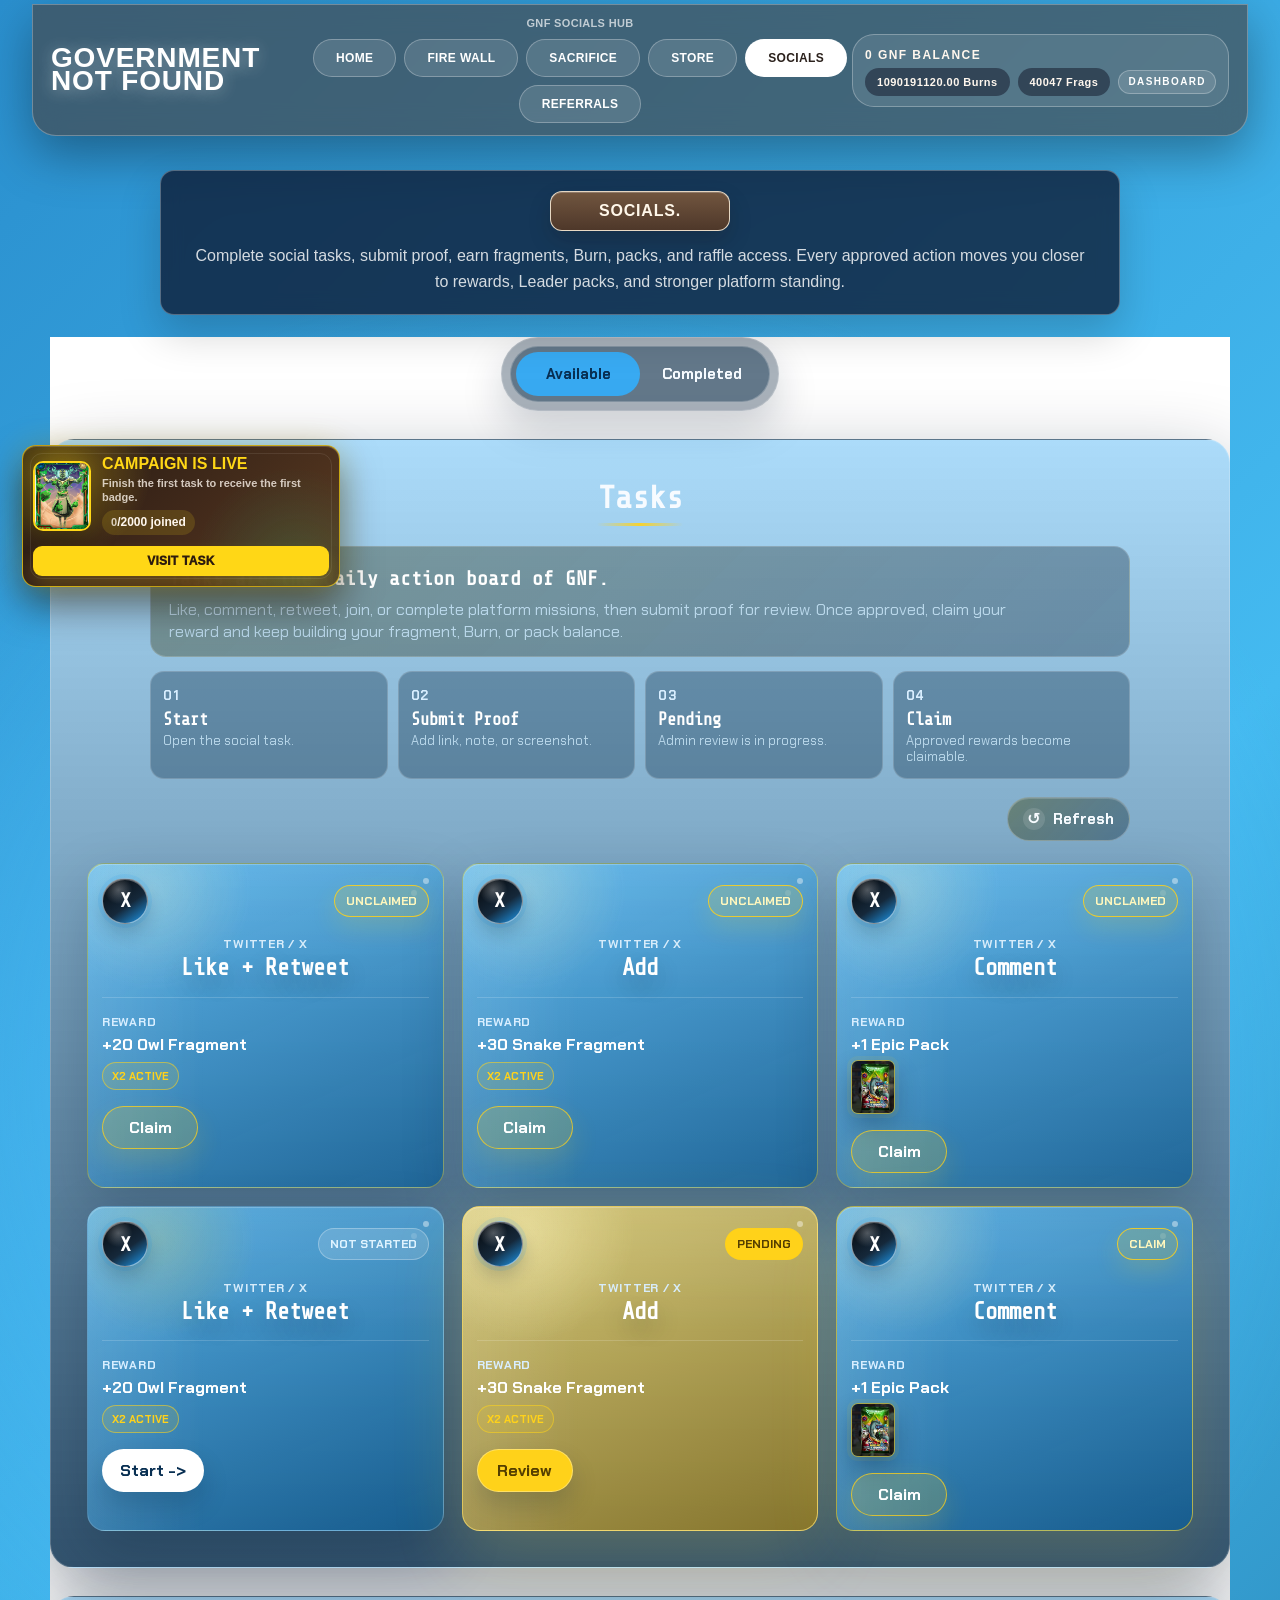
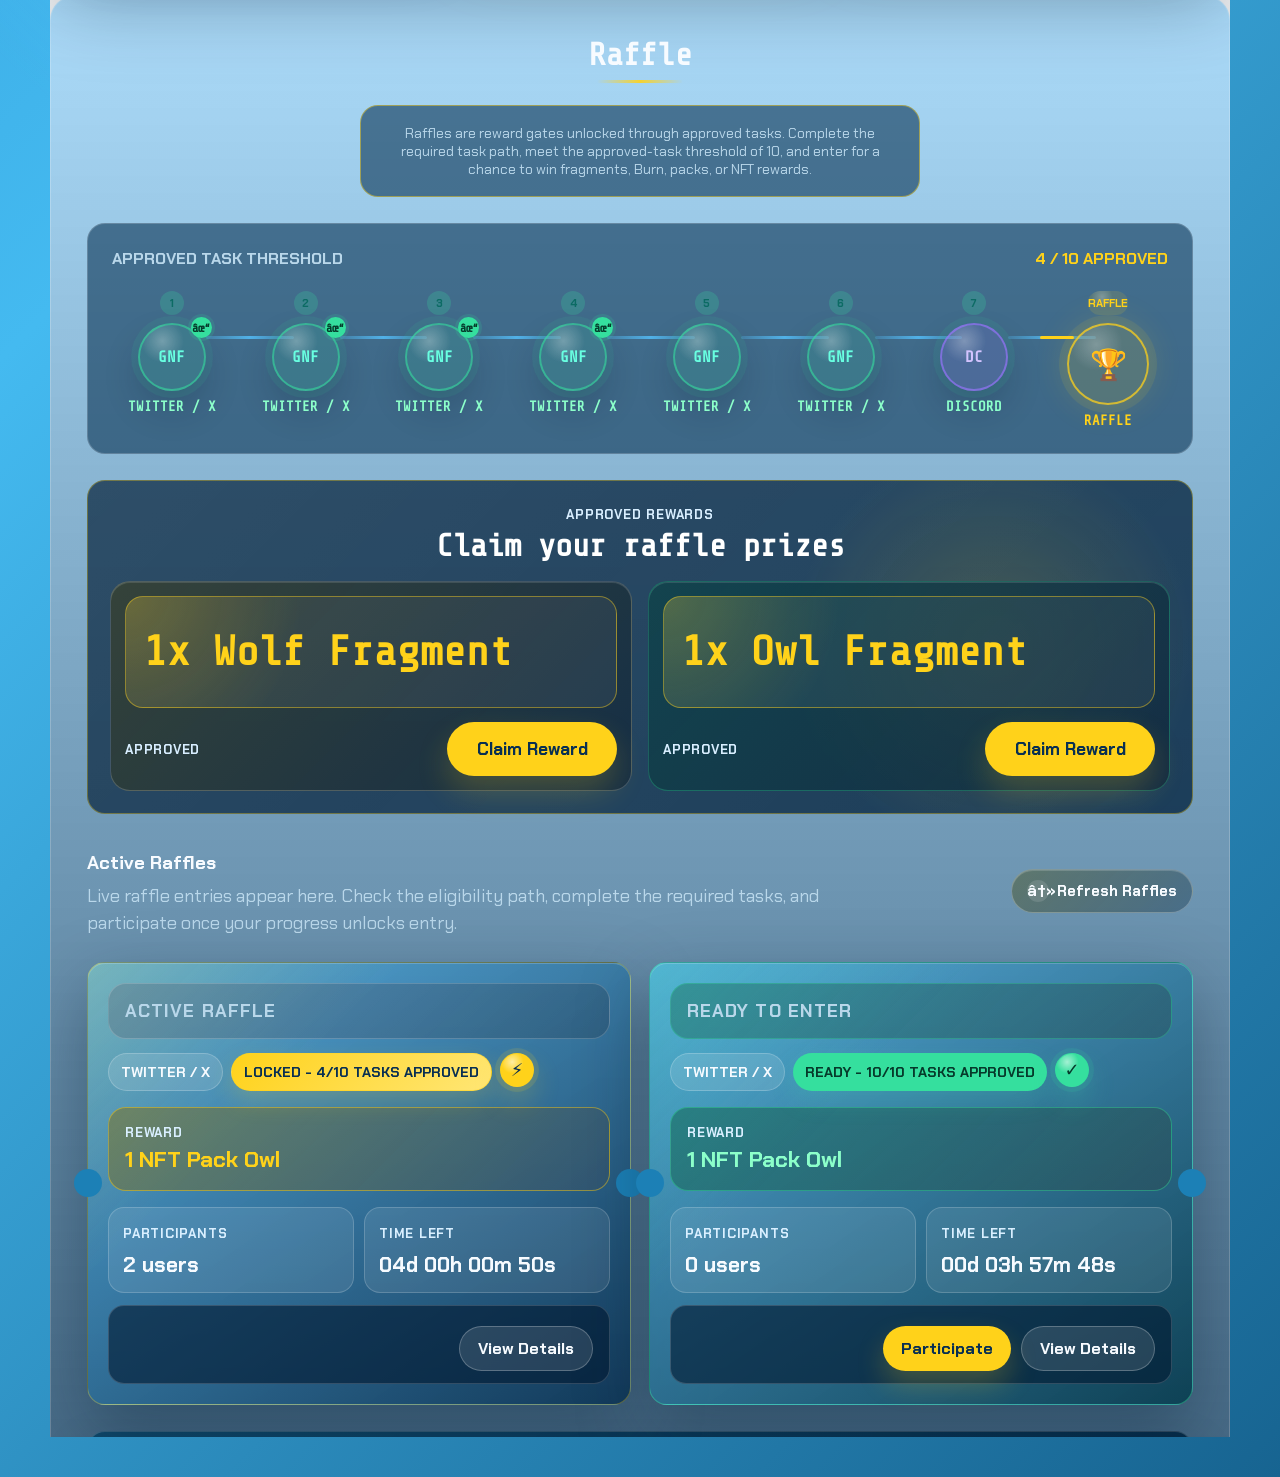
==== index.html @ f583b67e "Redesign campaign badge" ====
<!doctype html>
<html lang="en">
  <head>
    <meta charset="UTF-8" />
    <meta name="viewport" content="width=device-width, initial-scale=1.0" />
    <title>GNF Platform Pages</title>
    <link rel="stylesheet" href="./styles.css?v=32" />
  </head>
  <body>
    <div class="scene scene-socials" id="scene">
      <header class="gnf-header">
        <a class="logo" href="#fire-wall" data-route="fire-wall">Government<br />Not Found</a>

        <div class="header-center">
          <div class="page-kicker" id="pageKicker">GNF Socials Hub</div>
          <nav class="top-nav" aria-label="Main pages">
            <button type="button" data-route="inventory">Home</button>
            <button type="button" data-route="fire-wall">Fire Wall</button>
            <button type="button" data-route="sacrifice">Sacrifice</button>
            <button type="button" data-route="store">Store</button>
            <button class="active" type="button" data-route="socials">Socials</button>
            <button type="button" data-route="referrals">Referrals</button>
          </nav>
        </div>

        <aside class="balance-box">
          <span>0 GNF Balance</span>
          <div class="balance-row">
            <strong>1090191120.00 Burns</strong>
            <strong>40047 Frags</strong>
            <button type="button" data-route="dashboard">Dashboard</button>
          </div>
        </aside>
      </header>

      <main class="page-wrap">
        <section class="page" id="inventory">
          <section class="guide-card light-guide">
            <strong>The GNF Inventory - General Hub.</strong>
            <p>Everything you earn, farm, open, boost, and claim lives here. Track Burn, Leader fragments, farming packs, NFTs, boosters, wallet and socials links, recruits, and ready rewards in one place. Open packs for drops, trigger boosters, and manage your claimed packs from the hub of the platform.</p>
          </section>

          <section class="inventory-claim">
            <strong>Reward is ready to claim</strong>
            <span>10 Burn + 1-10 random fragments</span>
            <button type="button" data-open-modal="claimRewardModal">Claim Reward</button>
          </section>

          <div class="fragment-strip">
            <article class="wolf"><strong>10043 Wolf</strong></article>
            <article class="owl"><strong>10096 Owl</strong></article>
            <article class="shark"><strong>10041 Shark</strong></article>
            <article class="snake"><strong>9894 Snake</strong></article>
          </div>

          <div class="inventory-stats">
            <article><strong>1090191120.00</strong><span>Burn Coins</span></article>
            <article><strong>2</strong><span>Recruits</span></article>
            <article><strong>343</strong><span>Packs Owned</span></article>
          </div>

          <section class="connect-panel">
            <div><span>Wallet:</span><strong>H6A1kx#P5Z...tTf6</strong><button type="button" data-toast="Wallet copied">Copy</button></div>
            <div><span>X Account:</span><button type="button">Connected @theisar_x</button></div>
            <div><span>Discord:</span><button type="button">Connected jocker#1180</button></div>
          </section>

          <section class="inventory-panel">
            <div class="inventory-tabs">
              <button class="active" type="button" data-inventory-tab="packs">Packs</button>
              <button type="button" data-inventory-tab="nfts">NFTs</button>
              <button type="button" data-inventory-tab="boosters">Boosters</button>
            </div>

            <div class="inventory-tab active" id="packsTab">
              <div class="inventory-subhead">
                <div>
                  <h2>Packs</h2>
                  <p>These are opened for rewards. When you open one, it can drop fragments, boosters, items, Burn, or sometimes another pack/NFT reward depending on the tier. Some openings can trigger a bonus reward, like extra Leader fragments.</p>
                </div>
                
              </div>
              <div class="inventory-pack-grid">
                <article class="inventory-pack common"><span>Common Pack</span><b>87 Ready</b><strong>GNF Break Through</strong></article>
                <article class="inventory-pack rare"><span>Rare Pack</span><b>100 Ready</b><strong>GNF Break Through</strong></article>
                <article class="inventory-pack epic"><span>Epic Pack</span><b>52 Ready</b><strong>GNF Break Through</strong></article>
              </div>
            </div>

            <div class="inventory-tab" id="nftsTab">
              <div class="inventory-subhead">
                <div>
                  <h2>My NFTs</h2>
                  <p>These are tied to the four Leader paths. You can buy limited packs from the Store or claim them by sacrificing 100 same-type fragments. Once received, they sit unopened in your Inventory until you reveal them. Revealing shows the NFT/serial or pack result.</p>
                </div>
                
              </div>
              <div class="mini-filter">
                <button class="active" type="button">All</button>
                <button type="button">Opened</button>
                <button type="button">Unopened</button>
              </div>
              <div class="nft-grid">
                <article><span>Snake</span><strong>GNF NFT</strong></article>
                <article><span>Snake</span><strong>GNF NFT</strong></article>
                <article><span>Owl</span><strong>GNF NFT</strong></article>
              </div>
            </div>

            <div class="inventory-tab" id="boostersTab">
              <div class="inventory-subhead">
                <div>
                  <h2>Boosters</h2>
                  <p>Boosters are timed 2x multipliers. Activate one before farming to increase fragment drops from daily gifts and mystery boxes, plus platform points while it is active.</p>
                </div>
                
              </div>
              <div class="booster-grid">
                <article>
                  <div class="booster-icon">24H</div>
                  <strong>24H Accelerator</strong>
                  <button type="button" data-toast="24H Accelerator selected">Use</button>
                </article>
                <article>
                  <div class="booster-icon purple">48H</div>
                  <strong>48H Accelerator</strong>
                  <span>x1</span>
                  <button type="button" data-open-modal="boosterModal">Use</button>
                </article>
              </div>
            </div>
          </section>
        </section>

        <section class="page active" id="socials">
          <section class="guide-card store-guide">
            <strong>Socials.</strong>
            <p>Complete social tasks, submit proof, earn fragments, Burn, packs, and raffle access. Every approved action moves you closer to rewards, Leader packs, and stronger platform standing.</p>
          </section>

          <iframe
            class="social-project-frame"
            title="GNF SocialMedia project"
            src="./SocialMedia/index.html?embed=1&v=23"
          ></iframe>
        </section>

        <section class="page" id="referrals">
          <section class="guide-card parchment-guide">
            <strong>Referrals</strong>
            <p>Invite friends into GNF with your personal link or code. Every confirmed referral helps you earn multiple rewards and accelerate your farming process. Scale your leaderboard position, unlock the 4 Leader cards, and secure your allocation.</p>
            <div class="referral-leader-gallery" aria-label="Leader card previews">
              <img src="./11.jpg" alt="Leader card preview one" />
              <img src="./12.png" alt="Leader card preview two" />
              <img src="./13.png" alt="Leader card preview three" />
              <img src="./14.png" alt="Leader card preview four" />
            </div>
          </section>

          <section class="glass-panel referral-panel">
            <div class="stat-strip">
              <article><strong>2</strong><span>Total Referrals</span></article>
              <article><strong>150</strong><span>Burn Earned</span></article>
              <article><strong>#2</strong><span>Leaderboard Position</span></article>
            </div>

            <div class="wide-tabs">
              <button class="active" type="button" data-referral-tab="invite">Invite Friends</button>
              <button type="button" data-referral-tab="rewards">Rewards</button>
            </div>

            <div class="referral-grid referral-tab-panel active" id="referralInvitePanel">
              <article class="invite-card">
                <h2>Share Your Invite Code</h2>
                <p>Copy and send your code to friends. When they join GNF through your code, they count toward your referrals and reward progress.</p>
                <div class="invite-code">
                  <strong>gsKhB166</strong>
                  <button type="button" data-toast="Invite code copied">Copy</button>
                </div>
                <button class="wide-button" type="button" data-toast="Invite link copied">Copy Your Invite Link</button>
                <div class="squad">
                  <h3>Your Squad</h3>
                  <p>You were referred by <strong>tommyg</strong></p>
                </div>
              </article>

              <article class="leaderboard-card">
                <div class="leaderboard-title-row">
                  <h2 class="leaderboard-heading">
                    <span>Leaderboard</span>
                    <span class="leaderboard-info-mark" aria-label="Leaderboard reward details" data-tooltip="See the top referrers in the GNF community. Rankings are based on confirmed referrals, so every successful invite moves you closer to the top." tabindex="0">?</span>
                  </h2>
                </div>
                <p class="leaderboard-copy">Top 200 allocation to the token and the top 4 of the pack get the 4 of the Leader Pack NFTs.</p>
                <div class="leader-list">
                  <div class="leader-row"><b>#1</b><strong>Survivor</strong><img class="leader-pack" src="./11.jpg" alt="Kalix leader card" /><span>20 referrals</span></div>
                  <div class="leader-row"><b>#2</b><strong>jocker</strong><img class="leader-pack" src="./12.png" alt="Varok leader card" /><span>16 referrals</span></div>
                  <div class="leader-row"><b>#3</b><strong>tommyg</strong><img class="leader-pack" src="./13.png" alt="Razkor leader card" /><span>12 referrals</span></div>
                  <div class="leader-row"><b>#4</b><strong>Raven</strong><img class="leader-pack" src="./14.png" alt="Alcyr leader card" /><span>9 referrals</span></div>
                  <div class="leader-row"><b>#5</b><strong>Nova</strong><span class="leader-pack-slot" aria-hidden="true"></span><span>7 referrals</span></div>
                  <div class="leader-row"><b>#6</b><strong>Orion</strong><span class="leader-pack-slot" aria-hidden="true"></span><span>5 referrals</span></div>
                  <div class="leader-row"><b>#7</b><strong>Valkyr</strong><span class="leader-pack-slot" aria-hidden="true"></span><span>4 referrals</span></div>
                  <div class="leader-row"><b>#8</b><strong>Atlas</strong><span class="leader-pack-slot" aria-hidden="true"></span><span>3 referrals</span></div>
                  <div class="leader-row"><b>#9</b><strong>Echo</strong><span class="leader-pack-slot" aria-hidden="true"></span><span>2 referrals</span></div>
                  <div class="leader-row"><b>#10</b><strong>Lyra</strong><span class="leader-pack-slot" aria-hidden="true"></span><span>1 referral</span></div>
                </div>
              </article>
            </div>

            <div class="referral-grid referral-tab-panel" id="referralRewardsPanel">
              <article class="milestone-card reward-layout-card referral-tier-card">
                <h2>Invite Milestones</h2>
                <p>Rewards unlock as your confirmed invite count grows.</p>

                <div class="referral-tier-list">
                  <article class="referral-tier-row claimed">
                    <strong class="tier-title">Invite 1 Friend</strong>
                    <div class="tier-rewards">
                      <span class="tier-reward burn" data-tooltip="15 Burn" tabindex="0"><span class="tier-burn-mark">B</span><b>x15</b></span>
                    </div>
                    <div class="tier-status">
                      <span class="tier-claimed">&#10003; Claimed</span>
                    </div>
                  </article>
                  <article class="referral-tier-row locked">
                    <strong class="tier-title">Invite 3 Friends</strong>
                    <div class="tier-rewards">
                      <span class="tier-reward burn" data-tooltip="40 Burn" tabindex="0"><span class="tier-burn-mark">B</span><b>x40</b></span>
                      <span class="tier-plus">+</span>
                      <span class="tier-reward pack common" data-tooltip="1 Common Reward Pack" tabindex="0"><img src="./SocialMedia/assets/epic-pack.png" alt="Common Reward Pack" /><b>1</b></span>
                    </div>
                    <div class="tier-status">
                      <span class="tier-count">2/3</span>
                      <i class="tier-progress" style="--progress: 66%"></i>
                    </div>
                  </article>
                  <article class="referral-tier-row locked">
                    <strong class="tier-title">Invite 5 Friends</strong>
                    <div class="tier-rewards">
                      <span class="tier-reward burn" data-tooltip="50 Burn" tabindex="0"><span class="tier-burn-mark">B</span><b>x50</b></span>
                      <span class="tier-plus">+</span>
                      <span class="tier-reward pack common" data-tooltip="2 Common Reward Pack" tabindex="0"><img src="./SocialMedia/assets/epic-pack.png" alt="Common Reward Pack" /><b>2</b></span>
                    </div>
                    <div class="tier-status">
                      <span class="tier-count">2/5</span>
                      <i class="tier-progress" style="--progress: 40%"></i>
                    </div>
                  </article>
                  <article class="referral-tier-row locked">
                    <strong class="tier-title">Invite 10 Friends</strong>
                    <div class="tier-rewards">
                      <span class="tier-reward burn" data-tooltip="100 Burn" tabindex="0"><span class="tier-burn-mark">B</span><b>x100</b></span>
                      <span class="tier-plus">+</span>
                      <span class="tier-reward pack rare" data-tooltip="1 Rare Reward Pack" tabindex="0"><img src="./SocialMedia/assets/epic-pack.png" alt="Rare Reward Pack" /><b>1</b></span>
                      <span class="tier-plus">+</span>
                      <span class="tier-reward pack common" data-tooltip="3 Common Reward Pack" tabindex="0"><img src="./SocialMedia/assets/epic-pack.png" alt="Common Reward Pack" /><b>3</b></span>
                    </div>
                    <div class="tier-status">
                      <span class="tier-count">2/10</span>
                      <i class="tier-progress" style="--progress: 20%"></i>
                    </div>
                  </article>
                  <article class="referral-tier-row locked">
                    <strong class="tier-title">Invite 20 Friends</strong>
                    <div class="tier-rewards">
                      <span class="tier-reward burn" data-tooltip="200 Burn" tabindex="0"><span class="tier-burn-mark">B</span><b>x200</b></span>
                      <span class="tier-plus">+</span>
                      <span class="tier-reward pack rare" data-tooltip="2 Rare Reward Pack" tabindex="0"><img src="./SocialMedia/assets/epic-pack.png" alt="Rare Reward Pack" /><b>2</b></span>
                      <span class="tier-plus">+</span>
                      <span class="tier-reward pack common" data-tooltip="4 Common Reward Pack" tabindex="0"><img src="./SocialMedia/assets/epic-pack.png" alt="Common Reward Pack" /><b>4</b></span>
                    </div>
                    <div class="tier-status">
                      <span class="tier-count">2/20</span>
                      <i class="tier-progress" style="--progress: 10%"></i>
                    </div>
                  </article>
                  <article class="referral-tier-row locked">
                    <strong class="tier-title">Invite 35 Friends</strong>
                    <div class="tier-rewards">
                      <span class="tier-reward burn" data-tooltip="350 Burn" tabindex="0"><span class="tier-burn-mark">B</span><b>x350</b></span>
                      <span class="tier-plus">+</span>
                      <span class="tier-reward pack epic" data-tooltip="1 Epic Reward Pack" tabindex="0"><img src="./SocialMedia/assets/epic-pack.png" alt="Epic Reward Pack" /><b>1</b></span>
                      <span class="tier-plus">+</span>
                      <span class="tier-reward pack rare" data-tooltip="3 Rare Reward Pack" tabindex="0"><img src="./SocialMedia/assets/epic-pack.png" alt="Rare Reward Pack" /><b>3</b></span>
                      <span class="tier-plus">+</span>
                      <span class="tier-reward pack common" data-tooltip="5 Common Reward Pack" tabindex="0"><img src="./SocialMedia/assets/epic-pack.png" alt="Common Reward Pack" /><b>5</b></span>
                    </div>
                    <div class="tier-status">
                      <span class="tier-count">2/35</span>
                      <i class="tier-progress" style="--progress: 6%"></i>
                    </div>
                  </article>
                  <article class="referral-tier-row locked">
                    <strong class="tier-title">Invite 50 Friends</strong>
                    <div class="tier-rewards">
                      <span class="tier-reward burn" data-tooltip="500 Burn" tabindex="0"><span class="tier-burn-mark">B</span><b>x500</b></span>
                      <span class="tier-plus">+</span>
                      <span class="tier-reward pack epic" data-tooltip="2 Epic Reward Pack" tabindex="0"><img src="./SocialMedia/assets/epic-pack.png" alt="Epic Reward Pack" /><b>2</b></span>
                      <span class="tier-plus">+</span>
                      <span class="tier-reward pack rare" data-tooltip="4 Rare Reward Pack" tabindex="0"><img src="./SocialMedia/assets/epic-pack.png" alt="Rare Reward Pack" /><b>4</b></span>
                      <span class="tier-plus">+</span>
                      <span class="tier-reward pack common" data-tooltip="6 Common Reward Pack" tabindex="0"><img src="./SocialMedia/assets/epic-pack.png" alt="Common Reward Pack" /><b>6</b></span>
                    </div>
                    <div class="tier-status">
                      <span class="tier-count">2/50</span>
                      <i class="tier-progress" style="--progress: 4%"></i>
                    </div>
                  </article>
                  <article class="referral-tier-row locked">
                    <strong class="tier-title">Invite 75 Friends</strong>
                    <div class="tier-rewards">
                      <span class="tier-reward burn" data-tooltip="600 Burn" tabindex="0"><span class="tier-burn-mark">B</span><b>x600</b></span>
                      <span class="tier-plus">+</span>
                      <span class="tier-reward pack mythic" data-tooltip="1 Mythic Reward Pack" tabindex="0"><img src="./SocialMedia/assets/epic-pack.png" alt="Mythic Reward Pack" /><b>1</b></span>
                      <span class="tier-plus">+</span>
                      <span class="tier-reward pack epic" data-tooltip="3 Epic Reward Pack" tabindex="0"><img src="./SocialMedia/assets/epic-pack.png" alt="Epic Reward Pack" /><b>3</b></span>
                      <span class="tier-plus">+</span>
                      <span class="tier-reward pack rare" data-tooltip="5 Rare Reward Pack" tabindex="0"><img src="./SocialMedia/assets/epic-pack.png" alt="Rare Reward Pack" /><b>5</b></span>
                      <span class="tier-plus">+</span>
                      <span class="tier-reward pack common" data-tooltip="7 Common Reward Pack" tabindex="0"><img src="./SocialMedia/assets/epic-pack.png" alt="Common Reward Pack" /><b>7</b></span>
                    </div>
                    <div class="tier-status">
                      <span class="tier-count">2/75</span>
                      <i class="tier-progress" style="--progress: 3%"></i>
                    </div>
                  </article>
                  <article class="referral-tier-row locked">
                    <strong class="tier-title">Invite 100 Friends</strong>
                    <div class="tier-rewards">
                      <span class="tier-reward burn" data-tooltip="1000 Burn" tabindex="0"><span class="tier-burn-mark">B</span><b>x1000</b></span>
                      <span class="tier-plus">+</span>
                      <span class="tier-reward pack mythic" data-tooltip="2 Mythic Reward Pack" tabindex="0"><img src="./SocialMedia/assets/epic-pack.png" alt="Mythic Reward Pack" /><b>2</b></span>
                      <span class="tier-plus">+</span>
                      <span class="tier-reward pack epic" data-tooltip="4 Epic Reward Pack" tabindex="0"><img src="./SocialMedia/assets/epic-pack.png" alt="Epic Reward Pack" /><b>4</b></span>
                      <span class="tier-plus">+</span>
                      <span class="tier-reward pack rare" data-tooltip="6 Rare Reward Pack" tabindex="0"><img src="./SocialMedia/assets/epic-pack.png" alt="Rare Reward Pack" /><b>6</b></span>
                      <span class="tier-plus">+</span>
                      <span class="tier-reward pack common" data-tooltip="8 Common Reward Pack" tabindex="0"><img src="./SocialMedia/assets/epic-pack.png" alt="Common Reward Pack" /><b>8</b></span>
                    </div>
                    <div class="tier-status">
                      <span class="tier-count">2/100</span>
                      <i class="tier-progress" style="--progress: 2%"></i>
                    </div>
                  </article>
                  <article class="referral-tier-row locked">
                    <strong class="tier-title">Invite 150 Friends</strong>
                    <div class="tier-rewards">
                      <span class="tier-reward burn" data-tooltip="1200 Burn" tabindex="0"><span class="tier-burn-mark">B</span><b>x1200</b></span>
                      <span class="tier-plus">+</span>
                      <span class="tier-reward pack legendary" data-tooltip="1 Legendary Reward Pack" tabindex="0"><img src="./SocialMedia/assets/epic-pack.png" alt="Legendary Reward Pack" /><b>1</b></span>
                      <span class="tier-plus">+</span>
                      <span class="tier-reward pack mythic" data-tooltip="3 Mythic Reward Pack" tabindex="0"><img src="./SocialMedia/assets/epic-pack.png" alt="Mythic Reward Pack" /><b>3</b></span>
                      <span class="tier-plus">+</span>
                      <span class="tier-reward pack epic" data-tooltip="5 Epic Reward Pack" tabindex="0"><img src="./SocialMedia/assets/epic-pack.png" alt="Epic Reward Pack" /><b>5</b></span>
                      <span class="tier-plus">+</span>
                      <span class="tier-reward pack rare" data-tooltip="7 Rare Reward Pack" tabindex="0"><img src="./SocialMedia/assets/epic-pack.png" alt="Rare Reward Pack" /><b>7</b></span>
                      <span class="tier-plus">+</span>
                      <span class="tier-reward pack common" data-tooltip="9 Common Reward Pack" tabindex="0"><img src="./SocialMedia/assets/epic-pack.png" alt="Common Reward Pack" /><b>9</b></span>
                    </div>
                    <div class="tier-status">
                      <span class="tier-count">2/150</span>
                      <i class="tier-progress" style="--progress: 1.4%"></i>
                    </div>
                  </article>
                  <article class="referral-tier-row locked">
                    <strong class="tier-title">Invite 200 Friends</strong>
                    <div class="tier-rewards">
                      <span class="tier-reward burn" data-tooltip="2000 Burn" tabindex="0"><span class="tier-burn-mark">B</span><b>x2000</b></span>
                      <span class="tier-plus">+</span>
                      <span class="tier-reward pack legendary" data-tooltip="2 Legendary Reward Pack" tabindex="0"><img src="./SocialMedia/assets/epic-pack.png" alt="Legendary Reward Pack" /><b>2</b></span>
                      <span class="tier-plus">+</span>
                      <span class="tier-reward pack mythic" data-tooltip="4 Mythic Reward Pack" tabindex="0"><img src="./SocialMedia/assets/epic-pack.png" alt="Mythic Reward Pack" /><b>4</b></span>
                      <span class="tier-plus">+</span>
                      <span class="tier-reward pack epic" data-tooltip="6 Epic Reward Pack" tabindex="0"><img src="./SocialMedia/assets/epic-pack.png" alt="Epic Reward Pack" /><b>6</b></span>
                      <span class="tier-plus">+</span>
                      <span class="tier-reward pack rare" data-tooltip="8 Rare Reward Pack" tabindex="0"><img src="./SocialMedia/assets/epic-pack.png" alt="Rare Reward Pack" /><b>8</b></span>
                      <span class="tier-plus">+</span>
                      <span class="tier-reward pack common" data-tooltip="10 Common Reward Pack" tabindex="0"><img src="./SocialMedia/assets/epic-pack.png" alt="Common Reward Pack" /><b>10</b></span>
                      <span class="tier-plus">+</span>
                      <span class="tier-reward badge" data-tooltip="Top Referrer Badge" tabindex="0"><span class="tier-badge-mark">TOP</span><b>Badge</b></span>
                    </div>
                    <div class="tier-status">
                      <span class="tier-count">2/200</span>
                      <i class="tier-progress" style="--progress: 1%"></i>
                    </div>
                  </article>
                </div>
              </article>

              <article class="leaderboard-card">
                <div class="leaderboard-title-row">
                  <h2 class="leaderboard-heading">
                    <span>Leaderboard</span>
                    <span class="leaderboard-info-mark" aria-label="Leaderboard reward details" data-tooltip="See the top referrers in the GNF community. Rankings are based on confirmed referrals, so every successful invite moves you closer to the top." tabindex="0">?</span>
                  </h2>
                </div>
                <p class="leaderboard-copy">Top 200 allocation to the token and the top 4 of the pack get the 4 of the Leader Pack NFTs.</p>
                <div class="leader-list">
                  <div class="leader-row"><b>#1</b><strong>Survivor</strong><img class="leader-pack" src="./11.jpg" alt="Kalix leader card" /><span>20 referrals</span></div>
                  <div class="leader-row"><b>#2</b><strong>jocker</strong><img class="leader-pack" src="./12.png" alt="Varok leader card" /><span>16 referrals</span></div>
                  <div class="leader-row"><b>#3</b><strong>tommyg</strong><img class="leader-pack" src="./13.png" alt="Razkor leader card" /><span>12 referrals</span></div>
                  <div class="leader-row"><b>#4</b><strong>Raven</strong><img class="leader-pack" src="./14.png" alt="Alcyr leader card" /><span>9 referrals</span></div>
                  <div class="leader-row"><b>#5</b><strong>Nova</strong><span class="leader-pack-slot" aria-hidden="true"></span><span>7 referrals</span></div>
                  <div class="leader-row"><b>#6</b><strong>Orion</strong><span class="leader-pack-slot" aria-hidden="true"></span><span>5 referrals</span></div>
                  <div class="leader-row"><b>#7</b><strong>Valkyr</strong><span class="leader-pack-slot" aria-hidden="true"></span><span>4 referrals</span></div>
                  <div class="leader-row"><b>#8</b><strong>Atlas</strong><span class="leader-pack-slot" aria-hidden="true"></span><span>3 referrals</span></div>
                  <div class="leader-row"><b>#9</b><strong>Echo</strong><span class="leader-pack-slot" aria-hidden="true"></span><span>2 referrals</span></div>
                  <div class="leader-row"><b>#10</b><strong>Lyra</strong><span class="leader-pack-slot" aria-hidden="true"></span><span>1 referral</span></div>
                </div>
              </article>
            </div>
          </section>
        </section>

        <section class="page" id="store">
          <section class="guide-card store-guide">
            <strong>Store.</strong>
            <p>Top up Burn, grab unopened farming packs, and collect limited NFT packs before they run out. Every pack you buy is sent sealed to your profile gallery, ready to open when you choose. Use the Store to fuel farming, stack rewards, and prepare for your next Sacrifice or reveal.</p>
          </section>

          <div class="store-layout">
            <section>
              <div class="pill-tabs left-tabs">
                <button class="active" type="button" data-store-tab="packs">Packs</button>
                <button type="button" data-store-tab="nft-packs">NFT Packs</button>
              </div>
              <div class="store-title">
                <h1 id="storePackTitle">Packs</h1>
                <p id="storePackDescription">Buy unopened farming packs with Burn. They stay sealed in your profile gallery until you open them for rewards like fragments, boosters, bonus drops, or other platform items.</p>
              </div>
              <div class="pack-grid">
                <article class="pack-card blue">GNF<br />Break<br />Through</article>
                <article class="pack-card red">GNF<br />Break<br />Through</article>
                <article class="pack-card green">GNF<br />Break<br />Through</article>
                <article class="pack-card crimson">GNF<br />Break<br />Through</article>
                <article class="pack-card gold">GNF<br />Break<br />Through</article>
              </div>
            </section>

            <aside class="buy-column">
              <article class="buy-header">
                <h2>Buy Burns</h2>
                <p>Top up your Burn balance with SOL. Burn is the platform currency used to buy packs, NFT packs, boosters, and other Store items. It is internal to the GNF platform and is not the GNF token.</p>
              </article>
              <article class="deal-card">
                <span>Limited Deal</span>
                <strong>5,000 Burns</strong>
                <button type="button" data-toast="Limited burn deal selected">Buy Now</button>
              </article>
              <div class="burn-grid">
                <article><span>Starter</span><b>1,000</b><small>0.01 SOL</small><button type="button">Buy</button></article>
                <article><span>Starter</span><b>3,000</b><small>0.03 SOL</small><button type="button">Buy</button></article>
                <article><span>Starter</span><b>4,000</b><small>0.04 SOL</small><button type="button">Buy</button></article>
                <article><span>Starter</span><b>5,000</b><small>0.05 SOL</small><button type="button">Buy</button></article>
                <article><span>Pro</span><b>10,000</b><small>0.1 SOL</small><button type="button">Buy</button></article>
                <article><span>Whale</span><b>100,000</b><small>1 SOL</small><button type="button">Buy</button></article>
              </div>
            </aside>
          </div>
        </section>

        <section class="page" id="sacrifice">
          <section class="guide-card sacrifice-guide">
            <strong>Sacrifice.</strong>
            <p>Choose a Leader path and spend 100 matching fragments to mint an unopened NFT pack. Each Leader has a limited sacrifice supply, so once that pool is gone, that pack can only come from other platform rewards or Store paths.</p>
          </section>

          <section class="glass-panel sacrifice-overview">
            <h1 class="black-pill">Overview</h1>
            <div class="sacrifice-stats">
              <article><span>Current Bundle</span><strong>Wolf Pack</strong></article>
              <article><span>Available Spots</span><strong>9635 / 10000</strong></article>
              <article><span>Sacrifice Remaining Wolf Pack</span><strong>1395</strong></article>
              <article><span>Total NFT Collected</span><strong>365 / 10000</strong></article>
            </div>
          </section>

          <div class="sacrifice-layout">
            <aside class="process-card">
              <h2>Process</h2>
              <div class="process-step"><strong>1. Connect your wallet.</strong></div>
              <div class="process-step active"><strong>2. Select your pack.</strong></div>
              <div class="process-step"><strong>3.</strong><span>Sacrifice 100 matching fragments.</span></div>
              <div class="process-step"><strong>4.</strong><span>Open the sealed pack in Inventory.</span></div>
              <div class="fragment-box">
                <h3>Your Fragments</h3>
                <strong>100/3 <small>/100</small></strong>
                <div class="green-bar"><span></span></div>
              </div>
            </aside>

            <section class="sacrifice-main">
              <div class="bundle-tabs">
                <button class="active" type="button">Wolf Pack<small>wolf nft</small></button>
                <button type="button">Owl Pack<small>owl nft</small></button>
                <button type="button">Shark Pack<small>shark nft</small></button>
                <button type="button">Snake Pack<small>snake nft</small></button>
              </div>

              <div class="info-grid">
                <article><h2>Description</h2><p>Led by the Alpha Wolf, known to be fierce, loyal, and unbreakable. A master of teamwork and raw strength.</p></article>
                <article><h2>Benefits</h2><p>Tier 1 - Alpha<br />Tier 2 - Beta<br />Tier 3 - Common<br />Unique Serial</p></article>
              </div>

              <article class="mint-card">
                <h2>Claim NFT Pack</h2>
                <p>100 Flare fragments mints a Wolf Pack, 100 Shard fragments mints an Owl Pack, 100 Pulse fragments mints a Shark Pack, and 100 Snake fragments mints a Snake Pack.</p>
                <button type="button" data-open-modal="mintModal">Sacrifice</button>
              </article>
            </section>
          </div>
        </section>

        <section class="page" id="fire-wall">
          <section class="guide-card fire-guide">
            <strong>Firewall.</strong>
            <p>This is where under-floor listings are challenged. Frozen NFTs enter a 6 hour timed window: owners can defrost before expiry, or holders vote to save or burn. Every outcome is tracked here, from live votes to final results and your own voting history.</p>
          </section>

          <div class="pill-tabs firewall-tabs">
            <button class="active" type="button" data-firewall-tab="running">Running Votes</button>
            <button type="button" data-firewall-tab="results">Results Den</button>
            <button type="button" data-firewall-tab="my-voting">My Voting</button>
            <button type="button" data-firewall-tab="defrost">Defrost House</button>
          </div>

          <section class="glass-panel vote-panel firewall-panel active" id="runningPanel">
            <div class="vote-top">
              <div class="vote-actions">
                <button type="button">Filters</button>
              </div>
              <p>Live Burn or Save votes appear here. Review each frozen NFT, check the timer, and cast your vote before the window closes.</p>
              <button class="vote-refresh-inline" type="button" data-toast="Vote list refreshed">Refresh Votes</button>
            </div>
            <div class="vote-empty">
              
              
            </div>
          </section>

          <section class="glass-panel vote-panel firewall-panel" id="resultsPanel">
            <div class="vote-top">
              <div class="vote-actions">
                <button type="button">Filters</button>
              </div>
              <p>Final vote outcomes live here. See which NFTs were saved or burned, the winning side, and the wallet that received the reborn NFT when a burn vote passes.</p>
              <button class="vote-refresh-inline" type="button" data-toast="Vote list refreshed">Refresh Votes</button>
            </div>
            <div class="nft-vote-grid results-grid">
              <article class="protocol-nft winner">
                <div class="nft-art">GNF</div>
                <strong>GNF</strong>
                <span>Winner</span>
                <b>6ZuHhj...CBH6FH</b>
              </article>
              <article class="protocol-nft winner">
                <div class="nft-art">GNF</div>
                <strong>GNF</strong>
                <span>Winner</span>
                <b>Dnzdjh...tbh10d</b>
              </article>
              <article class="protocol-nft unfreeze">
                <div class="nft-art">GNF</div>
                <strong>GNF</strong>
                <div class="vote-percent">
                  <span>Burn 0.00%</span>
                  <span>Forgive 0.00%</span>
                </div>
                <button type="button" data-open-modal="unfreezeModal">Unfreeze</button>
              </article>
            </div>
          </section>

          <section class="glass-panel vote-panel firewall-panel" id="myVotingPanel">
            <div class="vote-top">
              <div class="vote-actions">
                <button type="button">Filters</button>
              </div>
              <p>Your personal voting record. Track every NFT you voted on, how you voted, and the outcome after the vote closes.</p>
              <button class="vote-refresh-inline" type="button" data-toast="Vote list refreshed">Refresh Votes</button>
            </div>
            <div class="vote-empty">
              
              
              
            </div>
          </section>

          <section class="glass-panel vote-panel firewall-panel" id="defrostPanel">
            <div class="vote-top">
              <div class="vote-actions">
                <button type="button">Filters</button>
              </div>
              <p>Your emergency exit for frozen NFTs. If one of your NFTs is caught below the protected floor, come here to defrost it before the timer expires and prevent it from entering the Burn or Save outcome.</p>
              <button class="vote-refresh-inline" type="button" data-toast="Vote list refreshed">Refresh Votes</button>
            </div>
            <div class="vote-empty">
              
              
              
            </div>
          </section>

        </section>
      </main>
    </div>

    <div class="modal-backdrop" id="proofModal" aria-hidden="true">
      <section class="modal">
        <button class="close" type="button" data-close-modal>Close</button>
        <h2>Submit Task Proof</h2>
        <p>Paste a link or upload screenshot proof so the team can review this raffle task.</p>
        <textarea placeholder="Paste proof link, note, or account handle"></textarea>
        <button type="button" data-toast="Proof submitted for review">Submit Verification</button>
      </section>
    </div>

    <div class="modal-backdrop" id="mintModal" aria-hidden="true">
      <section class="modal">
        <button class="close" type="button" data-close-modal>Close</button>
        <h2>Confirm Mint</h2>
        <p>You are exchanging 100 Wolf fragments for 1 unopened Wolf Pack NFT Pack. The pack lands in inventory after confirmation.</p>
        <button type="button" data-toast="Wallet confirmation opened">Confirm in Wallet</button>
      </section>
    </div>

    <div class="modal-backdrop" id="claimRewardModal" aria-hidden="true">
      <section class="modal">
        <button class="close" type="button" data-close-modal>Close</button>
        <h2>Claim Inventory Reward</h2>
        <p>You are claiming 10 Burn plus 1-10 random leader fragments. Burn is internal platform utility, not the GNF token.</p>
        <button type="button" data-toast="Reward claim started">Confirm Claim</button>
      </section>
    </div>

    <div class="modal-backdrop" id="boosterModal" aria-hidden="true">
      <section class="modal">
        <button class="close" type="button" data-close-modal>Close</button>
        <h2>Use 48H Accelerator</h2>
        <p>This activates a 2x booster for 48 hours. Only one booster can be active at a time.</p>
        <button type="button" data-toast="48H Accelerator used">Use Booster</button>
      </section>
    </div>

    <div class="modal-backdrop" id="unfreezeModal" aria-hidden="true">
      <section class="modal">
        <button class="close" type="button" data-close-modal>Close</button>
        <h2>Unfreeze NFT</h2>
        <p>Defreeze resolves the freeze and triggers marketplace delisting. The owner keeps the NFT after wallet confirmation.</p>
        <button type="button" data-toast="Wallet confirmation opened">Confirm Unfreeze</button>
      </section>
    </div>

    <aside class="campaign-badge" aria-label="Live campaign">
      <div class="campaign-badge-mark">
        <img src="./11.jpg" alt="" />
      </div>
      <div class="campaign-badge-copy">
        <strong>Campaign is live</strong>
        <span>Finish the first task to receive the first badge.</span>
        <b><span id="campaignCount">0</span>/2000 joined</b>
      </div>
      <button type="button" id="campaignVisitTask">Visit Task</button>
    </aside>
    <div class="toast" id="toast"></div>
    <script src="./script.js"></script>
  </body>
</html>
---- styles.css ----
﻿:root {
  color-scheme: dark;
  --cream: #d8cbbb;
  --cream-2: #b9aa98;
  --brown: #6f4b2f;
  --brown-dark: #241916;
  --blue: #48b6f5;
  --blue-dark: #1d6fa4;
  --panel: rgba(95, 79, 67, 0.58);
  --line: rgba(255, 255, 255, 0.28);
  --text: #fff7ee;
  --muted: rgba(255, 247, 238, 0.68);
  --gold: #ffd716;
  --green: #00e2a4;
}

* {
  box-sizing: border-box;
}

body {
  margin: 0;
  min-height: 100vh;
  color: var(--text);
  font-family: Georgia, "Times New Roman", serif;
  background: #16120f;
}

button,
textarea {
  font: inherit;
}

button {
  cursor: pointer;
}

.scene {
  min-height: 100vh;
  padding: 4px 0 40px;
  background:
    linear-gradient(rgba(10, 12, 18, 0.2), rgba(10, 12, 18, 0.36)),
    radial-gradient(circle at 30% 24%, rgba(255, 208, 99, 0.34), transparent 22%),
    radial-gradient(circle at 72% 50%, rgba(63, 182, 245, 0.28), transparent 24%),
    linear-gradient(135deg, #59412e, #1b1d29 46%, #684323);
  background-size: cover;
}

.scene::before {
  content: "";
  position: fixed;
  inset: 0;
  z-index: -1;
  background: inherit;
  filter: blur(10px) saturate(1.1);
  transform: scale(1.03);
}

.scene-socials {
  background:
    radial-gradient(circle at 44% 35%, rgba(85, 195, 255, 0.85), transparent 38%),
    linear-gradient(135deg, #2a8fce, #44baf0 45%, #176491);
}

.scene-referrals {
  background:
    radial-gradient(circle at 50% 18%, rgba(236, 204, 139, 0.34), transparent 22%),
    linear-gradient(135deg, #38271f, #77583f 50%, #1d1718);
}

.scene-store {
  background:
    radial-gradient(circle at 35% 34%, rgba(87, 125, 160, 0.26), transparent 26%),
    linear-gradient(135deg, #171a20, #58351d 52%, #130f0e);
}

.scene-sacrifice {
  background:
    radial-gradient(circle at 62% 35%, rgba(232, 193, 128, 0.28), transparent 28%),
    linear-gradient(135deg, #151b39, #5a4b41 52%, #121723);
}

.scene-fire-wall {
  background:
    radial-gradient(circle at 42% 64%, rgba(255, 108, 0, 0.6), transparent 24%),
    radial-gradient(circle at 55% 25%, rgba(91, 226, 230, 0.38), transparent 24%),
    linear-gradient(135deg, #71421d, #344b5b 50%, #91500e);
}

.scene-inventory {
  background:
    radial-gradient(circle at 50% 18%, rgba(255, 246, 220, 0.72), transparent 30%),
    linear-gradient(135deg, #ddd8d1, #eef2f0 48%, #b7c0c6);
  color: #2f2f33;
}

.scene-inventory .gnf-header {
  background: rgba(255, 255, 255, 0.72);
}

.scene-inventory .top-nav button,
.scene-inventory .balance-row button {
  color: #4a3a2b;
  background: rgba(255, 255, 255, 0.58);
}

.scene-inventory .top-nav button.active {
  background: #fff;
  color: #111;
}

.gnf-header {
  display: grid;
  grid-template-columns: 210px minmax(420px, 1fr) 330px;
  align-items: center;
  gap: 16px;
  width: min(1240px, calc(100% - 64px));
  min-height: 94px;
  margin: 0 auto 34px;
  padding: 12px 18px;
  border: 1px solid var(--line);
  border-radius: 0 0 24px 24px;
  background: rgba(72, 64, 61, 0.62);
  box-shadow: 0 18px 50px rgba(0, 0, 0, 0.34);
  backdrop-filter: blur(14px);
}

.logo {
  color: white;
  text-decoration: none;
  text-transform: uppercase;
  font-size: 28px;
  font-weight: 900;
  line-height: 0.82;
  text-shadow: 0 2px 16px rgba(255, 255, 255, 0.4);
}

.header-center {
  display: grid;
  justify-items: center;
  gap: 10px;
}

.page-kicker {
  color: rgba(255, 255, 255, 0.68);
  font-size: 11px;
  font-weight: 900;
  letter-spacing: 0.42em;
  text-transform: uppercase;
}

.top-nav {
  display: flex;
  gap: 8px;
  flex-wrap: wrap;
  justify-content: center;
}

.top-nav button,
.pill-tabs button,
.wide-tabs button,
.balance-row button {
  min-height: 38px;
  border: 1px solid var(--line);
  border-radius: 999px;
  padding: 0 22px;
  background: rgba(255, 255, 255, 0.12);
  color: white;
  text-transform: uppercase;
  font-size: 12px;
  font-weight: 900;
  letter-spacing: 0.14em;
}

.top-nav button.active,
.pill-tabs button.active,
.wide-tabs button.active {
  background: #fff;
  color: #2b211c;
}

.balance-box {
  justify-self: end;
  min-width: 310px;
  border: 1px solid var(--line);
  border-radius: 22px;
  padding: 10px 12px;
  background: rgba(255, 255, 255, 0.1);
}

.balance-box span,
.balance-row strong,
.balance-row button {
  display: inline-flex;
  align-items: center;
}

.balance-box span {
  margin-bottom: 6px;
  font-size: 12px;
  font-weight: 900;
  letter-spacing: 0.12em;
  text-transform: uppercase;
}

.balance-row {
  display: flex;
  gap: 8px;
  align-items: center;
}

.balance-row strong {
  min-height: 28px;
  border-radius: 999px;
  padding: 0 12px;
  background: rgba(38, 51, 68, 0.72);
  font-size: 11px;
  white-space: nowrap;
}

.balance-row button {
  min-height: 24px;
  padding: 0 9px;
  font-size: 10px;
}

.page-wrap {
  width: min(1180px, calc(100% - 72px));
  margin: 0 auto;
}

.page {
  display: none;
}

.page.active {
  display: block;
}

h1,
h2,
h3,
p {
  margin-top: 0;
}

h1,
h2,
h3,
button,
.page-pill,
.stat-strip strong,
.pack-card {
  text-transform: uppercase;
  font-weight: 900;
}

h1 {
  font-size: 28px;
}

h2 {
  font-size: 22px;
}

p {
  color: var(--muted);
  line-height: 1.55;
}

.glass-panel {
  border: 1px solid var(--line);
  border-radius: 24px;
  background: rgba(90, 78, 67, 0.44);
  box-shadow: 0 24px 80px rgba(0, 0, 0, 0.3);
  backdrop-filter: blur(12px);
}

.guide-card {
  width: min(960px, 100%);
  margin: 0 auto 22px;
  border: 1px solid var(--line);
  border-radius: 14px;
  padding: 16px 20px;
  background: rgba(35, 29, 24, 0.62);
  box-shadow: 0 18px 42px rgba(0, 0, 0, 0.18);
  backdrop-filter: blur(10px);
}

.guide-card strong {
  display: block;
  margin-bottom: 6px;
  color: white;
  text-transform: uppercase;
}

.guide-card p {
  margin-bottom: 0;
  color: rgba(255, 255, 255, 0.76);
}

.light-guide {
  background: rgba(255, 255, 255, 0.7);
}

.light-guide strong,
.light-guide p {
  color: #333238;
}

.blue-guide {
  background: rgba(20, 105, 168, 0.42);
}

.parchment-guide {
  background: rgba(224, 211, 193, 0.72);
}

.parchment-guide strong,
.parchment-guide p {
  color: #5a3217;
}

#referrals .parchment-guide {
  width: min(1060px, 100%);
  padding: 20px 28px;
  text-align: center;
  background:
    linear-gradient(180deg, rgba(231, 218, 199, 0.84), rgba(197, 177, 153, 0.74)),
    rgba(224, 211, 193, 0.72);
}

#referrals .parchment-guide strong {
  margin-bottom: 8px;
  letter-spacing: 0.08em;
  font-size: 22px;
}

#referrals .parchment-guide p {
  max-width: 900px;
  margin: 0 auto;
  line-height: 1.55;
}

.referral-leader-gallery {
  display: grid;
  grid-template-columns: repeat(4, minmax(0, 1fr));
  gap: 16px;
  margin-top: 22px;
}

.referral-leader-gallery img {
  display: block;
  width: 100%;
  aspect-ratio: 2 / 3;
  object-fit: contain;
  object-position: center;
  border: 1px solid rgba(90, 50, 23, 0.28);
  border-radius: 12px;
  background: linear-gradient(180deg, rgba(245, 230, 205, 0.42), rgba(58, 33, 21, 0.14));
  box-shadow: 0 16px 32px rgba(58, 33, 21, 0.22);
}

.store-guide {
  background: rgba(11, 19, 42, 0.74);
}

.sacrifice-guide {
  background: rgba(13, 18, 36, 0.72);
}

.fire-guide {
  background: rgba(71, 47, 34, 0.72);
}

.small-tabs {
  width: max-content;
  margin: 0 auto 24px;
  padding: 5px;
  border: 1px solid var(--line);
  border-radius: 999px;
  background: rgba(255, 255, 255, 0.16);
}

.tasks-panel {
  padding: 42px;
  margin-bottom: 30px;
  text-align: center;
}

.empty-box {
  display: grid;
  place-items: center;
  min-height: 180px;
  border: 1px solid rgba(255, 255, 255, 0.2);
  border-radius: 20px;
  background: rgba(255, 255, 255, 0.1);
}

.empty-box p {
  max-width: 520px;
  margin-bottom: 0;
}

.empty-icon {
  display: grid;
  place-items: center;
  width: 54px;
  height: 54px;
  border-radius: 999px;
  background: rgba(255, 255, 255, 0.16);
  color: rgba(255, 255, 255, 0.72);
}

.raffles-panel {
  padding: 42px 44px 28px;
}

.raffles-panel > h1 {
  text-align: center;
}

.notice-box,
.eligible-card {
  width: min(700px, 100%);
  margin: 24px auto 12px;
  border-radius: 10px;
  padding: 18px 22px;
  background: rgba(26, 93, 140, 0.58);
  text-align: center;
  font-weight: 900;
}

.path-label {
  text-align: center;
  color: var(--gold);
  text-transform: uppercase;
  font-size: 12px;
  font-weight: 900;
  letter-spacing: 0.16em;
}

.raffle-progress {
  width: min(440px, 100%);
  height: 4px;
  margin: 12px auto 34px;
  background: rgba(255, 255, 255, 0.45);
}

.raffle-progress span {
  display: block;
  width: 70%;
  height: 100%;
  background: var(--gold);
}

.raffle-path {
  display: grid;
  grid-template-columns: repeat(8, minmax(86px, 1fr));
  gap: 12px;
  align-items: start;
  margin-bottom: 36px;
}

.path-node {
  display: grid;
  justify-items: center;
  gap: 8px;
  color: #55ff9c;
  text-align: center;
  font-size: 12px;
}

.path-node small {
  display: grid;
  place-items: center;
  min-width: 22px;
  height: 22px;
  border-radius: 999px;
  background: rgba(85, 255, 156, 0.2);
}

.path-node b {
  display: grid;
  place-items: center;
  width: 58px;
  height: 58px;
  border: 2px solid rgba(85, 255, 156, 0.45);
  border-radius: 999px;
  color: #11b4ff;
}

.path-node.prize {
  color: var(--gold);
}

.path-node.prize b {
  border-color: var(--gold);
  color: var(--gold);
}

.eligible-card {
  border: 1px solid var(--gold);
  color: var(--gold);
  text-transform: uppercase;
}

.reward-ready {
  display: grid;
  gap: 16px;
  width: min(880px, 100%);
  margin: 34px auto 30px;
  border-radius: 18px;
  padding: 20px;
  background: rgba(19, 84, 128, 0.78);
}

.reward-ready article {
  display: grid;
  grid-template-columns: 1fr auto auto;
  gap: 12px;
  align-items: center;
  width: min(430px, 100%);
  border-radius: 10px;
  padding: 16px;
  background: rgba(17, 68, 109, 0.76);
}

.reward-ready button,
.raffle-card button,
.invite-code button,
.wide-button,
.deal-card button,
.burn-grid button,
.mint-card button,
.vote-empty button,
.modal button {
  min-height: 42px;
  border: 0;
  border-radius: 12px;
  padding: 0 20px;
  background: var(--gold);
  color: #2b211c;
}

.section-title {
  margin: 20px 0;
}

.section-title h2,
.history-panel h2 {
  margin-bottom: 4px;
}

.raffle-card-grid {
  display: grid;
  grid-template-columns: repeat(2, minmax(0, 1fr));
  gap: 16px;
}

.raffle-card,
.history-panel {
  border: 1px solid rgba(255, 255, 255, 0.28);
  border-radius: 18px;
  padding: 18px;
  background: rgba(65, 169, 229, 0.38);
}

.raffle-card header {
  display: flex;
  justify-content: space-between;
  gap: 12px;
}

.raffle-card header span {
  border-radius: 999px;
  padding: 8px 12px;
  background: rgba(84, 220, 229, 0.32);
  text-transform: uppercase;
  font-size: 11px;
}

.timer {
  width: max-content;
  margin-left: auto;
  border: 1px solid rgba(255, 255, 255, 0.35);
  border-radius: 12px;
  padding: 12px 18px;
  color: var(--gold);
}

.mini-stats {
  display: grid;
  grid-template-columns: repeat(3, 1fr);
  gap: 8px;
  margin: 12px 0;
}

.mini-stats div,
.required-task {
  border: 1px solid rgba(255, 255, 255, 0.25);
  border-radius: 10px;
  padding: 12px;
  background: rgba(255, 255, 255, 0.12);
}

.mini-stats small,
.mini-stats b {
  display: block;
  text-align: center;
}

.history-panel {
  margin-top: 24px;
}

.history-table {
  display: grid;
  border-radius: 18px;
  overflow: hidden;
}

.history-table > div {
  display: grid;
  grid-template-columns: 0.7fr 0.9fr 1.4fr 1fr 1.8fr;
  gap: 10px;
  padding: 16px;
  background: rgba(21, 100, 159, 0.5);
}

.history-table .head {
  background: rgba(255, 255, 255, 0.12);
  font-size: 12px;
  text-transform: uppercase;
}

.page-pill,
.black-pill {
  width: max-content;
  min-width: 290px;
  margin: 0 auto 28px;
  border-radius: 999px;
  padding: 18px 46px;
  background: linear-gradient(#e7dac7, #c3ad92);
  color: #5a3217;
  text-align: center;
  font-size: 30px;
}

.referral-panel {
  padding: 30px;
}

.stat-strip {
  display: grid;
  grid-template-columns: repeat(3, 1fr);
  gap: 30px;
}

.stat-strip article,
.invite-card,
.leaderboard-card,
.sacrifice-stats article {
  border: 1px solid var(--line);
  border-radius: 18px;
  padding: 26px;
  background: rgba(222, 211, 197, 0.54);
  color: var(--brown);
}

.stat-strip article {
  text-align: center;
}

.stat-strip strong {
  display: block;
  margin-bottom: 12px;
  font-size: 34px;
}

.wide-tabs {
  display: grid;
  grid-template-columns: repeat(2, 1fr);
  gap: 0;
  margin: 28px 0;
  border: 1px solid var(--line);
  border-radius: 16px;
  overflow: hidden;
  background: rgba(222, 211, 197, 0.54);
}

.wide-tabs button {
  min-height: 58px;
  border: 0;
  border-radius: 0;
  color: var(--brown);
}

.wide-tabs button.active {
  background: rgba(111, 75, 47, 0.45);
  color: white;
}

.referral-grid {
  display: grid;
  grid-template-columns: 1fr 1fr;
  gap: 30px;
}

.invite-code {
  display: grid;
  grid-template-columns: 1fr auto;
  gap: 12px;
  align-items: center;
  border-radius: 16px;
  padding: 14px;
  background: #e4d7c7;
  color: #3a2115;
}

.invite-code strong {
  font-size: 26px;
}

.wide-button {
  width: 100%;
  margin: 20px 0 26px;
  background: transparent;
  border: 1px solid var(--line);
  color: var(--brown);
}

.leaderboard-title-row {
  position: relative;
  display: flex;
  justify-content: center;
  align-items: center;
  margin-bottom: 16px;
  text-align: center;
}

.leaderboard-heading {
  display: inline-flex;
  align-items: center;
  justify-content: center;
  gap: 10px;
  margin: 0;
  width: 100%;
  text-align: center;
  white-space: nowrap;
}

.leaderboard-info-mark {
  position: relative;
  display: grid;
  place-items: center;
  width: 34px;
  height: 34px;
  border: 1px solid rgba(255, 210, 26, 0.58);
  border-radius: 999px;
  background: #ffd21a;
  color: #3a2115;
  font-size: 20px;
  font-weight: 900;
  cursor: help;
  box-shadow: 0 0 0 7px rgba(255, 210, 26, 0.14);
}

.leaderboard-info-mark::after {
  content: attr(data-tooltip);
  position: absolute;
  z-index: 20;
  left: 50%;
  top: calc(100% + 12px);
  width: 320px;
  max-width: calc(100vw - 48px);
  transform: translateX(-50%) translateY(-4px);
  border: 1px solid rgba(255, 210, 26, 0.32);
  border-radius: 10px;
  padding: 14px 16px;
  background: #102f4a;
  color: #ffffff;
  box-shadow: 0 16px 34px rgba(45, 27, 14, 0.36);
  font-size: 15px;
  font-weight: 700;
  line-height: 1.42;
  opacity: 0;
  pointer-events: none;
  text-align: left;
  text-transform: none;
  white-space: normal;
  word-break: normal;
  overflow-wrap: break-word;
  transition: opacity 160ms ease, transform 160ms ease;
}

.leaderboard-info-mark:hover::after,
.leaderboard-info-mark:focus-visible::after {
  opacity: 1;
  transform: translateX(-50%) translateY(0);
}

.leaderboard-copy {
  margin: 0 0 18px;
  color: var(--brown);
  font-weight: 700;
  line-height: 1.25;
}

.leader-list {
  max-height: 588px;
  overflow-y: auto;
  padding-right: 6px;
  scrollbar-width: thin;
  scrollbar-color: rgba(138, 104, 74, 0.75) rgba(224, 210, 193, 0.36);
}

.leader-list::-webkit-scrollbar {
  width: 8px;
}

.leader-list::-webkit-scrollbar-track {
  border-radius: 999px;
  background: rgba(224, 210, 193, 0.36);
}

.leader-list::-webkit-scrollbar-thumb {
  border-radius: 999px;
  background: rgba(138, 104, 74, 0.75);
}

.leader-row {
  display: grid;
  grid-template-columns: 42px minmax(120px, 1fr) 96px minmax(110px, 1fr);
  gap: 16px;
  align-items: center;
  margin-top: 12px;
  min-height: 86px;
  border-radius: 14px;
  padding: 14px 16px;
  background:
    linear-gradient(180deg, rgba(232, 220, 204, 0.96), rgba(219, 204, 184, 0.96)),
    #e0d2c1;
  box-shadow: inset 0 1px 0 rgba(255, 255, 255, 0.34);
}

.leader-row b {
  display: grid;
  place-items: center;
  width: 34px;
  height: 34px;
  border-radius: 999px;
  background: #8a684a;
  color: white;
}

.leader-pack {
  justify-self: center;
  width: 54px;
  height: 70px;
  object-fit: cover;
  object-position: center;
  border: 1px solid rgba(255, 210, 26, 0.42);
  border-radius: 7px;
  box-shadow: 0 12px 24px rgba(58, 33, 21, 0.34);
}

.leader-pack-slot {
  justify-self: center;
  width: 54px;
  height: 70px;
}

.leader-row > span {
  justify-self: end;
}

.store-layout {
  display: grid;
  grid-template-columns: minmax(0, 1fr) 390px;
  gap: 34px;
}

.left-tabs {
  width: max-content;
  padding: 6px;
  border: 1px solid rgba(92, 118, 161, 0.4);
  border-radius: 12px;
  background: rgba(11, 19, 42, 0.68);
}

.left-tabs button {
  border-radius: 8px;
}

.store-title {
  margin: 48px 0 26px;
  text-align: center;
}

.pack-grid {
  display: grid;
  grid-template-columns: repeat(3, minmax(150px, 1fr));
  gap: 42px 70px;
  align-items: center;
}

.pack-card {
  display: grid;
  place-items: center;
  min-height: 260px;
  border-radius: 8px;
  padding: 18px;
  color: white;
  text-align: center;
  font-size: 26px;
  line-height: 1.02;
  box-shadow: 0 16px 36px rgba(0, 0, 0, 0.4);
}

.pack-card.blue { background: linear-gradient(135deg, #245cd5, #dfe8ff); }
.pack-card.red { background: linear-gradient(135deg, #922045, #f6bbb2); }
.pack-card.green { background: linear-gradient(135deg, #206e29, #d2f29d); }
.pack-card.crimson { background: linear-gradient(135deg, #b72f2f, #f4a780); }
.pack-card.gold { background: linear-gradient(135deg, #a96916, #fbe28d); }

.buy-column {
  display: grid;
  gap: 14px;
}

.buy-header,
.deal-card,
.burn-grid article {
  border: 1px solid rgba(255, 255, 255, 0.15);
  border-radius: 10px;
  padding: 18px;
  background: rgba(14, 19, 36, 0.86);
}

.deal-card {
  display: grid;
  grid-template-columns: 1fr auto;
  align-items: center;
  border-color: orange;
  color: var(--gold);
}

.burn-grid {
  display: grid;
  grid-template-columns: repeat(2, 1fr);
  gap: 14px;
}

.burn-grid article {
  display: grid;
  gap: 12px;
  min-height: 180px;
}

.burn-grid b,
.burn-grid small {
  text-align: center;
}

.burn-grid small {
  color: var(--green);
}

.sacrifice-overview {
  position: relative;
  padding: 44px 20px 24px;
  margin-top: 34px;
}

.black-pill {
  position: absolute;
  top: -18px;
  left: 50%;
  min-width: 140px;
  padding: 12px 36px;
  transform: translateX(-50%);
  background: #050505;
  color: white;
  font-size: 16px;
}

.sacrifice-stats {
  display: grid;
  grid-template-columns: repeat(4, 1fr);
  gap: 36px;
}

.sacrifice-stats article {
  text-align: center;
  background: rgba(42, 45, 61, 0.44);
  color: white;
}

.sacrifice-stats span {
  display: block;
  color: rgba(255, 255, 255, 0.62);
  text-transform: uppercase;
}

.sacrifice-stats strong {
  display: block;
  margin-top: 12px;
  font-size: 30px;
}

.sacrifice-layout {
  display: grid;
  grid-template-columns: 270px 1fr;
  gap: 26px;
  margin-top: 38px;
}

.process-card,
.sacrifice-main article,
.mint-card {
  border-radius: 16px;
  padding: 22px;
  background: rgba(14, 18, 31, 0.74);
  border: 1px solid rgba(255, 255, 255, 0.12);
}

.process-card h2 {
  text-align: center;
}

.process-step {
  display: grid;
  gap: 6px;
  margin-top: 12px;
  border: 1px solid rgba(255, 255, 255, 0.12);
  border-radius: 12px;
  padding: 18px;
  text-align: center;
}

.process-step.active {
  border-color: rgba(255, 255, 255, 0.35);
  background: rgba(255, 255, 255, 0.08);
}

.fragment-box {
  margin-top: 28px;
}

.fragment-box strong {
  font-size: 24px;
}

.green-bar {
  height: 7px;
  margin-top: 12px;
  border-radius: 999px;
  background: rgba(255, 255, 255, 0.12);
}

.green-bar span {
  display: block;
  width: 95%;
  height: 100%;
  border-radius: inherit;
  background: var(--green);
}

.bundle-tabs {
  display: grid;
  grid-template-columns: repeat(4, 1fr);
  gap: 0;
  margin-bottom: 26px;
  border-radius: 12px;
  overflow: hidden;
  background: rgba(16, 24, 58, 0.72);
}

.bundle-tabs button {
  min-height: 68px;
  border: 0;
  background: transparent;
  color: rgba(255, 255, 255, 0.54);
}

.bundle-tabs button.active {
  background: rgba(105, 130, 160, 0.38);
  color: white;
}

.bundle-tabs small {
  display: block;
  color: #a6ffd7;
}

.info-grid {
  display: grid;
  grid-template-columns: repeat(2, 1fr);
  gap: 20px;
}

.info-grid article {
  min-height: 170px;
  text-align: center;
}

.info-grid p {
  border-radius: 12px;
  padding: 22px;
  background: rgba(120, 139, 160, 0.42);
  color: white;
}

.mint-card {
  margin-top: 20px;
  text-align: center;
  background: rgba(65, 41, 36, 0.72);
}

.mint-card button {
  width: min(360px, 100%);
  margin-top: 16px;
  background: white;
  color: #111;
}

.firewall-tabs {
  display: grid;
  grid-template-columns: repeat(4, 1fr);
  gap: 18px;
  margin: 36px auto 14px;
}

.firewall-tabs button {
  background: linear-gradient(90deg, rgba(227, 171, 75, 0.82), rgba(225, 202, 131, 0.72));
  color: white;
}

.vote-panel {
  width: min(880px, 100%);
  min-height: 420px;
  margin: 0 auto;
  padding: 14px 16px 30px;
  background: rgba(126, 97, 71, 0.42);
}

.firewall-panel {
  display: none;
}

.firewall-panel.active {
  display: block;
}

.vote-top {
  display: grid;
  grid-template-columns: 240px 1fr;
  gap: 20px;
  align-items: center;
}

.vote-top button {
  min-height: 36px;
  border: 0;
  border-radius: 8px;
  background: rgba(231, 198, 157, 0.45);
  color: white;
  text-align: left;
  padding: 0 14px;
}

.vote-top p {
  margin-bottom: 0;
  text-align: center;
  color: white;
}

.vote-empty {
  display: grid;
  place-items: center;
  min-height: 330px;
  border-radius: 10px;
  margin-top: 12px;
  background: rgba(211, 147, 82, 0.28);
  text-align: center;
}

.nft-vote-grid {
  display: grid;
  grid-template-columns: repeat(3, 198px);
  gap: 24px;
  min-height: 430px;
  margin-top: 12px;
  border-radius: 10px;
  padding: 16px;
  background: rgba(211, 147, 82, 0.28);
}

.protocol-nft {
  align-self: start;
  overflow: hidden;
  border-radius: 8px;
  background: rgba(226, 158, 79, 0.78);
  color: #140b06;
  text-align: center;
  box-shadow: 0 14px 28px rgba(0, 0, 0, 0.16);
}

.nft-art {
  display: grid;
  place-items: end center;
  min-height: 164px;
  padding: 14px;
  background:
    radial-gradient(circle at 50% 32%, rgba(115, 241, 255, 0.46), transparent 24%),
    radial-gradient(circle at 62% 44%, rgba(255, 255, 255, 0.55), transparent 16%),
    linear-gradient(135deg, #001d68, #05234f 48%, #2f69a5);
  color: white;
}

.protocol-nft > strong {
  display: block;
  padding: 10px;
  background: rgba(255, 244, 226, 0.78);
}

.protocol-nft > span,
.protocol-nft > b {
  display: block;
  padding: 6px 10px;
}

.protocol-nft b {
  font-size: 12px;
}

.vote-percent {
  display: grid;
  grid-template-columns: repeat(2, 1fr);
  color: white;
}

.vote-percent span {
  padding: 9px 6px;
  font-size: 12px;
}

.vote-percent span:first-child {
  background: rgba(119, 22, 45, 0.74);
  color: #ff7d7d;
}

.vote-percent span:last-child {
  background: rgba(75, 30, 124, 0.74);
  color: #d8a4ff;
}

.protocol-nft button {
  width: calc(100% - 20px);
  min-height: 38px;
  margin: 10px;
  border: 0;
  border-radius: 8px;
  background: var(--gold);
  color: #1d1307;
  font-weight: 900;
}

.how-card {
  width: min(520px, 100%);
  margin: 52px auto 0;
  border-radius: 12px;
  padding: 26px;
  background: rgba(56, 41, 43, 0.86);
  text-align: center;
}

.modal-backdrop {
  position: fixed;
  inset: 0;
  z-index: 30;
  display: none;
  place-items: center;
  padding: 20px;
  background: rgba(0, 0, 0, 0.58);
}

.inventory-claim {
  display: grid;
  grid-template-columns: 1fr auto auto;
  gap: 20px;
  align-items: center;
  min-height: 68px;
  border: 2px solid #17a8f0;
  border-radius: 10px;
  padding: 14px 24px;
  background: rgba(41, 42, 39, 0.72);
  color: white;
}

.inventory-claim strong {
  color: #ff7272;
  letter-spacing: 0.12em;
}

.inventory-claim span {
  border-radius: 999px;
  padding: 12px 28px;
  background: #ece8df;
  color: #46362b;
  text-transform: uppercase;
  font-size: 12px;
  font-weight: 900;
}

.inventory-claim button,
.connect-panel button,
.inventory-pack b {
  border: 0;
  border-radius: 999px;
  padding: 12px 28px;
  background: #f1cf57;
  color: #2f261d;
  text-transform: uppercase;
  font-weight: 900;
}

.fragment-strip {
  display: grid;
  grid-template-columns: repeat(4, 1fr);
  gap: 16px;
  margin: 26px 0 18px;
}

.fragment-strip article {
  min-height: 40px;
  border-radius: 999px;
  display: grid;
  place-items: center;
  color: white;
}

.fragment-strip .wolf { background: #130052; }
.fragment-strip .owl { background: #571000; }
.fragment-strip .shark { background: #021f52; }
.fragment-strip .snake { background: #005600; }

.inventory-stats {
  display: grid;
  grid-template-columns: repeat(3, 1fr);
  gap: 18px;
}

.inventory-stats article,
.connect-panel,
.inventory-panel {
  border: 1px solid rgba(255, 255, 255, 0.8);
  border-radius: 10px;
  background: rgba(255, 255, 255, 0.58);
  box-shadow: 0 20px 60px rgba(0, 0, 0, 0.12);
}

.inventory-stats article {
  display: grid;
  place-items: center;
  min-height: 98px;
}

.inventory-stats strong {
  font-size: 32px;
}

.inventory-stats span {
  text-transform: uppercase;
  color: #696269;
  font-size: 12px;
}

.connect-panel {
  display: grid;
  grid-template-columns: 1fr 1fr 1fr;
  gap: 18px;
  align-items: center;
  margin: 36px 0 24px;
  padding: 14px 26px;
}

.connect-panel div {
  display: flex;
  gap: 10px;
  align-items: center;
}

.connect-panel span {
  font-weight: 900;
  text-transform: uppercase;
}

.connect-panel strong {
  border-radius: 999px;
  padding: 10px 20px;
  background: rgba(255, 255, 255, 0.7);
  color: #788293;
}

.connect-panel button {
  background: #3aa8f4;
  color: white;
}

.inventory-panel {
  min-height: 460px;
  padding: 20px;
}

.inventory-tabs {
  display: grid;
  grid-template-columns: repeat(3, 1fr);
  border-bottom: 1px solid rgba(80, 80, 80, 0.16);
}

.inventory-tabs button {
  min-height: 58px;
  border: 0;
  background: transparent;
  color: #777;
  text-transform: uppercase;
  font-weight: 900;
}

.inventory-tabs button.active {
  color: #111;
  border-bottom: 2px solid #ff34b7;
}

.inventory-tab {
  display: none;
  padding-top: 24px;
}

.inventory-tab.active {
  display: block;
}

.inventory-subhead {
  display: flex;
  justify-content: space-between;
  gap: 16px;
  align-items: flex-start;
}

.inventory-subhead h2 {
  color: #236398;
}

.inventory-subhead p {
  color: #667;
}

.inventory-pack-grid,
.nft-grid,
.booster-grid {
  display: grid;
  grid-template-columns: repeat(3, minmax(0, 1fr));
  gap: 24px;
}

.inventory-pack {
  display: grid;
  align-content: end;
  min-height: 300px;
  border-radius: 10px;
  padding: 16px;
  color: white;
  background: linear-gradient(145deg, #6127ba, #f3f0ff);
}

.inventory-pack.rare { background: linear-gradient(145deg, #b02245, #ffe5e4); }
.inventory-pack.epic { background: linear-gradient(145deg, #119434, #e4ffe8); }

.inventory-pack span {
  width: max-content;
  border-radius: 6px;
  padding: 8px 12px;
  background: rgba(0, 0, 0, 0.48);
}

.inventory-pack b {
  width: max-content;
  margin-left: auto;
  background: #f7a928;
}

.inventory-pack strong {
  margin-top: 130px;
  font-size: 22px;
}

.mini-filter {
  display: flex;
  gap: 8px;
  margin-bottom: 16px;
}

.mini-filter button {
  min-height: 34px;
  border: 0;
  border-radius: 999px;
  padding: 0 14px;
  background: #e5ecf5;
  color: #547197;
}

.mini-filter button.active {
  background: #2e70aa;
  color: white;
}

.nft-grid article {
  min-height: 310px;
  border-radius: 10px;
  padding: 14px;
  color: white;
  background:
    linear-gradient(180deg, rgba(255, 133, 0, 0.18), rgba(0, 0, 0, 0.18)),
    #067a38;
}

.nft-grid article:nth-child(3) {
  background-color: #b56500;
}

.nft-grid span {
  border-radius: 6px;
  padding: 7px 10px;
  background: rgba(0, 0, 0, 0.5);
  text-transform: uppercase;
}

.nft-grid strong {
  display: block;
  margin-top: 230px;
}

.booster-grid {
  grid-template-columns: repeat(2, minmax(0, 1fr));
}

.booster-grid article {
  display: grid;
  grid-template-columns: 110px 1fr auto;
  gap: 18px;
  align-items: center;
  min-height: 156px;
  border: 1px solid #23e2b2;
  border-radius: 10px;
  padding: 14px;
}

.booster-icon {
  display: grid;
  place-items: center;
  width: 78px;
  height: 78px;
  border-radius: 999px;
  background: #173965;
  color: #00dca6;
}

.booster-icon.purple {
  background: #4f1b77;
}

.booster-grid button {
  grid-column: 2 / -1;
  border: 0;
  border-radius: 999px;
  min-height: 36px;
  background: #05b287;
  color: white;
  text-transform: uppercase;
  font-weight: 900;
}

.modal-backdrop.open {
  display: grid;
}

.modal {
  width: min(560px, 100%);
  border: 1px solid var(--line);
  border-radius: 18px;
  padding: 24px;
  background: rgba(49, 37, 32, 0.96);
}

.modal textarea {
  width: 100%;
  min-height: 130px;
  border: 1px solid var(--line);
  border-radius: 12px;
  padding: 14px;
  background: rgba(255, 255, 255, 0.1);
  color: white;
}

.close {
  float: right;
  min-height: 36px;
  border: 1px solid var(--line);
  border-radius: 10px;
  background: rgba(255, 255, 255, 0.1);
  color: white;
}

.toast {
  position: fixed;
  right: 18px;
  bottom: 18px;
  z-index: 40;
  transform: translateY(18px);
  opacity: 0;
  border: 1px solid var(--line);
  border-radius: 12px;
  padding: 14px 18px;
  background: rgba(31, 23, 19, 0.94);
  color: white;
  transition: 180ms ease;
}

.toast.show {
  opacity: 1;
  transform: translateY(0);
}

@media (max-width: 1100px) {
  .gnf-header,
  .store-layout,
  .sacrifice-layout {
    grid-template-columns: 1fr;
  }

  .balance-box,
  .logo {
    justify-self: center;
    text-align: center;
  }

  .raffle-path,
  .sacrifice-stats,
  .bundle-tabs {
    grid-template-columns: repeat(2, 1fr);
  }

  .referral-grid,
  .stat-strip,
  .info-grid,
  .raffle-card-grid,
  .inventory-claim,
  .fragment-strip,
  .inventory-stats,
  .connect-panel,
  .inventory-pack-grid,
  .nft-grid,
  .booster-grid {
    grid-template-columns: 1fr;
  }
}

@media (max-width: 720px) {
  .gnf-header,
  .page-wrap {
    width: calc(100% - 28px);
  }

  .top-nav,
  .balance-row,
  .firewall-tabs {
    display: grid;
    grid-template-columns: 1fr;
  }

  .raffles-panel,
  .tasks-panel,
  .referral-panel {
    padding: 22px;
  }

  .raffle-path,
  .pack-grid,
  .burn-grid,
  .mini-stats,
  .history-table > div,
  .vote-top {
    grid-template-columns: 1fr;
  }
}

.social-project-frame {
  width: 100%;
  min-height: 2700px;
  display: block;
  border: 0;
  background: transparent;
}

@media (max-width: 980px) {
  .social-project-frame {
    min-height: 3200px;
  }
}
.referral-tab-panel {
  display: none;
}

.referral-tab-panel.active {
  display: grid;
}

.milestone-card {
  border: 1px solid var(--line);
  border-radius: 18px;
  padding: 26px;
  background: rgba(222, 211, 197, 0.54);
  color: var(--brown);
}

.milestone-card h2 {
  text-align: center;
}

.milestone-row {
  display: grid;
  grid-template-columns: minmax(150px, 1fr) 150px minmax(110px, 1fr);
  gap: 16px;
  align-items: center;
  margin-top: 16px;
  min-height: 76px;
  border-radius: 14px;
  padding: 16px;
  background:
    linear-gradient(180deg, rgba(232, 220, 204, 0.96), rgba(219, 204, 184, 0.96)),
    #e0d2c1;
  box-shadow: inset 0 1px 0 rgba(255, 255, 255, 0.34);
}

.milestone-row > div:first-child {
  text-align: left;
}

.milestone-reward {
  grid-column: 2;
  justify-self: center;
  margin-top: 0;
  text-align: center;
  font-weight: 700;
}

.milestone-status {
  grid-column: 3;
  justify-self: end;
}

.milestone-row > b {
  grid-column: 3;
  justify-self: end;
}

.milestone-row span,
.milestone-status span {
  display: block;
  margin-top: 6px;
  font-size: 12px;
}

.milestone-row.claimed b::before {
  content: "?";
  margin-right: 8px;
}

.milestone-status {
  min-width: 96px;
  text-align: right;
}

.milestone-status i {
  display: block;
  width: 96px;
  height: 8px;
  margin-top: 10px;
  border-radius: 999px;
  background: linear-gradient(90deg, #8a684a var(--progress), rgba(255, 255, 255, 0.36) var(--progress));
}
.vote-actions {
  display: grid;
  grid-template-columns: 1fr;
  gap: 8px;
}

.vote-actions button + button {
  background: rgba(255, 210, 26, 0.82);
  color: #2d1b0e;
  text-align: center;
}

/* Client-ready typography and referral title polish */
:root {
  --font-page: "Segoe UI", "Inter", "Trebuchet MS", Arial, sans-serif;
  --font-title: "Trebuchet MS", "Segoe UI", Arial, sans-serif;
}

body {
  font-family: var(--font-page);
  letter-spacing: 0;
}

h1,
h2,
h3,
.logo,
button,
.page-kicker,
.page-pill,
.stat-strip strong,
.pack-card,
.process-card strong,
.leader-row strong,
.milestone-row strong,
.invite-code strong {
  font-family: var(--font-title);
  letter-spacing: 0.02em;
}

#referrals .parchment-guide {
  padding: 22px 30px;
  border-radius: 16px;
  background:
    linear-gradient(180deg, rgba(239, 228, 210, 0.92), rgba(205, 187, 163, 0.82)),
    rgba(224, 211, 193, 0.78);
  box-shadow: 0 18px 48px rgba(45, 27, 14, 0.22);
}

#referrals .parchment-guide strong,
.invite-card h2,
.milestone-card h2,
.leaderboard-heading {
  display: flex;
  width: fit-content;
  max-width: 100%;
  align-items: center;
  justify-content: center;
  gap: 10px;
  margin-left: auto;
  margin-right: auto;
  color: #6f4b2f;
  font-size: clamp(18px, 2vw, 24px);
  line-height: 1.15;
  letter-spacing: 0.08em;
  text-transform: uppercase;
}

#referrals .parchment-guide strong::before,
#referrals .parchment-guide strong::after,
.invite-card h2::before,
.invite-card h2::after,
.milestone-card h2::before,
.milestone-card h2::after,
.leaderboard-heading::before,
.leaderboard-heading::after {
  content: "";
  display: block;
  width: 28px;
  height: 1px;
  flex: 0 0 28px;
  background: linear-gradient(90deg, transparent, rgba(111, 75, 47, 0.62), transparent);
}

.invite-card h2,
.milestone-card h2,
.leaderboard-heading {
  margin-bottom: 16px;
  font-size: clamp(18px, 1.8vw, 23px);
}

.leaderboard-heading {
  white-space: normal;
}

.leaderboard-title-row {
  margin-bottom: 12px;
}

.leaderboard-info-mark {
  width: 30px;
  height: 30px;
  font-size: 16px;
  box-shadow: 0 0 0 5px rgba(255, 210, 26, 0.14);
}

.invite-card,
.leaderboard-card,
.milestone-card,
.stat-strip article {
  border-color: rgba(255, 255, 255, 0.32);
  background:
    linear-gradient(180deg, rgba(230, 216, 198, 0.62), rgba(178, 158, 137, 0.56)),
    rgba(222, 211, 197, 0.54);
  box-shadow:
    inset 0 1px 0 rgba(255, 255, 255, 0.22),
    0 18px 40px rgba(45, 27, 14, 0.18);
}

.invite-card p,
.milestone-card p,
.leaderboard-copy,
#referrals .parchment-guide p {
  color: rgba(77, 48, 28, 0.86);
  font-size: 17px;
  font-weight: 650;
  line-height: 1.55;
}

.invite-code {
  box-shadow: inset 0 1px 0 rgba(255, 255, 255, 0.42);
}

.leader-row,
.milestone-row {
  border: 1px solid rgba(111, 75, 47, 0.12);
  background:
    linear-gradient(180deg, rgba(237, 226, 211, 0.98), rgba(220, 204, 184, 0.96)),
    #e0d2c1;
}

@media (max-width: 760px) {
  #referrals .parchment-guide strong,
  .invite-card h2,
  .milestone-card h2,
  .leaderboard-heading {
    font-size: 18px;
    letter-spacing: 0.04em;
  }

  #referrals .parchment-guide strong::before,
  #referrals .parchment-guide strong::after,
  .invite-card h2::before,
  .invite-card h2::after,
  .milestone-card h2::before,
  .milestone-card h2::after,
  .leaderboard-heading::before,
  .leaderboard-heading::after {
    width: 16px;
    flex-basis: 16px;
  }
}
/* Strong client preview typography pass */
body,
button,
textarea,
input,
select {
  font-family: "Segoe UI Variable", "Segoe UI", Arial, sans-serif !important;
}

h1,
h2,
h3,
.logo,
.page-kicker,
.top-nav button,
.balance-row,
.page-pill,
.stat-strip strong,
.invite-card h2,
.milestone-card h2,
.leaderboard-heading,
.leader-row strong,
.milestone-row strong,
.invite-code strong {
  font-family: "Segoe UI", Arial, sans-serif !important;
  letter-spacing: 0.03em !important;
}

#referrals .parchment-guide strong {
  font-size: 18px !important;
  line-height: 1.15 !important;
  letter-spacing: 0.12em !important;
  font-weight: 800 !important;
  color: #6a442a !important;
}

.invite-card h2,
.milestone-card h2,
.leaderboard-heading {
  width: auto !important;
  margin: 0 0 14px !important;
  font-size: 18px !important;
  line-height: 1.15 !important;
  letter-spacing: 0.08em !important;
  font-weight: 800 !important;
  color: #6a442a !important;
  text-align: left !important;
  justify-content: flex-start !important;
}

.leaderboard-title-row {
  justify-content: flex-start !important;
  text-align: left !important;
}

#referrals .parchment-guide strong::before,
#referrals .parchment-guide strong::after,
.invite-card h2::before,
.invite-card h2::after,
.milestone-card h2::before,
.milestone-card h2::after,
.leaderboard-heading::before,
.leaderboard-heading::after {
  display: none !important;
}

#referrals .parchment-guide p,
.invite-card p,
.milestone-card p,
.leaderboard-copy,
.leader-row,
.milestone-row,
.stat-strip article,
.invite-code,
.wide-button {
  font-family: "Segoe UI", Arial, sans-serif !important;
}

#referrals .parchment-guide p,
.invite-card p,
.milestone-card p,
.leaderboard-copy {
  font-size: 16px !important;
  line-height: 1.55 !important;
  font-weight: 500 !important;
}

.stat-strip strong {
  font-size: 30px !important;
}

.stat-strip article,
.invite-card,
.leaderboard-card,
.milestone-card {
  border-radius: 16px !important;
}

.leaderboard-info-mark {
  width: 28px !important;
  height: 28px !important;
  font-size: 15px !important;
}
/* Centered referral title cards */
#referrals .parchment-guide strong,
.invite-card h2,
.milestone-card h2,
.leaderboard-heading {
  display: flex !important;
  width: fit-content !important;
  max-width: 100% !important;
  margin-left: auto !important;
  margin-right: auto !important;
  margin-bottom: 18px !important;
  padding: 9px 22px !important;
  justify-content: center !important;
  align-items: center !important;
  gap: 10px !important;
  border: 1px solid rgba(111, 75, 47, 0.22) !important;
  border-radius: 999px !important;
  color: #67442d !important;
  background:
    linear-gradient(180deg, rgba(246, 235, 219, 0.88), rgba(214, 196, 172, 0.72)),
    rgba(235, 220, 199, 0.78) !important;
  box-shadow:
    inset 0 1px 0 rgba(255, 255, 255, 0.48),
    0 10px 22px rgba(64, 39, 23, 0.12) !important;
  text-align: center !important;
}

#referrals .parchment-guide strong {
  margin-bottom: 10px !important;
}

.leaderboard-title-row {
  justify-content: center !important;
  text-align: center !important;
}

.leaderboard-heading {
  margin-bottom: 0 !important;
}

.invite-card h2,
.milestone-card h2 {
  margin-top: 0 !important;
}

.leaderboard-info-mark {
  flex: 0 0 auto !important;
  margin-left: 2px !important;
}

/* Referral title button-card polish */
#referrals .parchment-guide strong,
.invite-card h2,
.milestone-card h2,
.leaderboard-heading {
  min-width: 220px !important;
  min-height: 40px !important;
  padding: 10px 24px !important;
  border: 1px solid rgba(245, 232, 211, 0.9) !important;
  border-radius: 12px !important;
  background:
    linear-gradient(180deg, rgba(120, 88, 62, 0.92), rgba(91, 63, 43, 0.9)) !important;
  color: #fff7ea !important;
  box-shadow:
    inset 0 1px 0 rgba(255, 255, 255, 0.22),
    0 10px 22px rgba(47, 28, 16, 0.18) !important;
  text-align: center !important;
  text-transform: uppercase !important;
}

#referrals .parchment-guide strong {
  min-width: 190px !important;
  margin-left: auto !important;
  margin-right: auto !important;
}

.invite-card h2,
.milestone-card h2,
.leaderboard-heading {
  margin-left: 0 !important;
  margin-right: 0 !important;
}

.leaderboard-title-row {
  justify-content: flex-start !important;
  text-align: left !important;
}

.leaderboard-info-mark {
  background: #ffd21a !important;
  color: #1d160d !important;
  border: 0 !important;
}

@media (max-width: 760px) {
  #referrals .parchment-guide strong,
  .invite-card h2,
  .milestone-card h2,
  .leaderboard-heading {
    min-width: 0 !important;
    width: 100% !important;
  }
}

/* Firewall refresh placement */
.vote-top {
  grid-template-columns: 240px minmax(0, 1fr) 190px !important;
  gap: 16px !important;
}

.vote-actions {
  align-self: start !important;
}

.vote-actions button + button {
  display: none !important;
}

.vote-refresh-inline {
  justify-self: end !important;
  align-self: center !important;
  min-width: 178px !important;
  min-height: 38px !important;
  border: 1px solid rgba(255, 210, 26, 0.55) !important;
  border-radius: 9px !important;
  background: linear-gradient(180deg, #ffd21a, #e9b90d) !important;
  color: #24170a !important;
  text-align: center !important;
  font-weight: 900 !important;
  letter-spacing: 0.03em !important;
  box-shadow: 0 10px 18px rgba(33, 19, 8, 0.14) !important;
}

.vote-refresh-inline:hover {
  transform: translateY(-1px);
  filter: brightness(1.04);
}

@media (max-width: 820px) {
  .vote-top {
    grid-template-columns: 1fr !important;
  }

  .vote-refresh-inline {
    justify-self: stretch !important;
    width: 100% !important;
  }
}

/* Center referral panel title pills */
.invite-card h2,
.milestone-card h2,
.leaderboard-heading {
  margin-left: auto !important;
  margin-right: auto !important;
}

.leaderboard-title-row {
  display: flex !important;
  justify-content: center !important;
  text-align: center !important;
}

/* Centered guide title cards across main pages */
.guide-card {
  padding: 20px 28px !important;
}

.guide-card > strong {
  display: flex !important;
  width: fit-content !important;
  min-width: 180px !important;
  min-height: 40px !important;
  margin: 0 auto 12px !important;
  padding: 9px 24px !important;
  align-items: center !important;
  justify-content: center !important;
  border: 1px solid rgba(245, 232, 211, 0.9) !important;
  border-radius: 12px !important;
  background:
    linear-gradient(180deg, rgba(120, 88, 62, 0.94), rgba(82, 56, 39, 0.94)) !important;
  color: #fff7ea !important;
  box-shadow:
    inset 0 1px 0 rgba(255, 255, 255, 0.22),
    0 10px 22px rgba(24, 13, 8, 0.18) !important;
  font-size: 16px !important;
  font-weight: 900 !important;
  letter-spacing: 0.05em !important;
  line-height: 1 !important;
  text-align: center !important;
  text-transform: uppercase !important;
}

.guide-card > p {
  max-width: 900px !important;
  margin: 0 auto !important;
  text-align: center !important;
  line-height: 1.6 !important;
}

.store-guide > p,
.sacrifice-guide > p,
.fire-guide > p,
.blue-guide > p {
  color: rgba(255, 255, 255, 0.82) !important;
}

.parchment-guide > p,
.light-guide > p {
  color: rgba(77, 48, 28, 0.86) !important;
}

@media (max-width: 760px) {
  .guide-card {
    padding: 18px 18px !important;
  }

  .guide-card > strong {
    width: 100% !important;
    min-width: 0 !important;
  }
}

/* Firewall refresh button matched to Social Media refresh style */
.vote-refresh-inline {
  display: inline-flex !important;
  align-items: center !important;
  justify-content: center !important;
  gap: 9px !important;
  min-width: 128px !important;
  min-height: 42px !important;
  padding: 0 18px !important;
  border: 1px solid rgba(255, 255, 255, 0.22) !important;
  border-radius: 999px !important;
  background:
    linear-gradient(180deg, rgba(118, 140, 135, 0.96), rgba(88, 112, 108, 0.96)) !important;
  color: #ffffff !important;
  font-size: 14px !important;
  font-weight: 850 !important;
  letter-spacing: 0 !important;
  text-transform: none !important;
  box-shadow:
    inset 0 1px 0 rgba(255, 255, 255, 0.2),
    0 10px 22px rgba(20, 28, 26, 0.2) !important;
}

.vote-refresh-inline::before {
  content: "↻";
  display: grid;
  place-items: center;
  width: 22px;
  height: 22px;
  border-radius: 999px;
  background: rgba(255, 255, 255, 0.18);
  color: #ffffff;
  font-size: 15px;
  font-weight: 900;
  line-height: 1;
}

.vote-refresh-inline:hover {
  transform: translateY(-1px) !important;
  filter: brightness(1.06) !important;
}

/* Professional Firewall corner refresh */
.vote-top {
  position: relative !important;
  grid-template-columns: 240px minmax(0, 1fr) 156px !important;
  align-items: start !important;
  padding-right: 0 !important;
}

.vote-top p {
  max-width: 520px !important;
  margin: 0 auto !important;
}

.vote-refresh-inline {
  justify-self: end !important;
  align-self: start !important;
  min-width: 146px !important;
  min-height: 38px !important;
  padding: 0 16px !important;
  border: 1px solid rgba(255, 238, 190, 0.68) !important;
  border-radius: 10px !important;
  background:
    linear-gradient(180deg, rgba(202, 165, 89, 0.98), rgba(142, 99, 55, 0.98)) !important;
  color: #fff8e8 !important;
  font-size: 13px !important;
  font-weight: 900 !important;
  letter-spacing: 0.02em !important;
  text-transform: uppercase !important;
  box-shadow:
    inset 0 1px 0 rgba(255, 255, 255, 0.26),
    0 12px 22px rgba(48, 29, 14, 0.24) !important;
}

.vote-refresh-inline::before {
  width: 20px !important;
  height: 20px !important;
  background: rgba(255, 248, 232, 0.2) !important;
  color: #fff8e8 !important;
  font-size: 14px !important;
}

.vote-refresh-inline:hover {
  background:
    linear-gradient(180deg, rgba(222, 184, 100, 1), rgba(154, 108, 61, 1)) !important;
}

@media (max-width: 820px) {
  .vote-top {
    grid-template-columns: 1fr !important;
  }

  .vote-top p {
    max-width: 100% !important;
  }

  .vote-refresh-inline {
    justify-self: end !important;
    width: auto !important;
  }
}

/* Firewall refresh: Social-style pill with Firewall colors */
.vote-refresh-inline {
  min-width: 150px !important;
  min-height: 42px !important;
  padding: 0 18px !important;
  gap: 9px !important;
  border-radius: 999px !important;
  border: 1px solid rgba(255, 235, 178, 0.7) !important;
  background:
    linear-gradient(180deg, rgba(211, 174, 94, 0.98), rgba(157, 111, 59, 0.98)) !important;
  color: #fff8e8 !important;
  font-size: 14px !important;
  font-weight: 850 !important;
  letter-spacing: 0 !important;
  text-transform: none !important;
  white-space: nowrap !important;
  box-shadow:
    inset 0 1px 0 rgba(255, 255, 255, 0.24),
    0 12px 22px rgba(48, 29, 14, 0.22) !important;
}

.vote-refresh-inline::before {
  width: 22px !important;
  height: 22px !important;
  background: rgba(255, 248, 232, 0.22) !important;
  color: #fff8e8 !important;
  font-size: 15px !important;
}

/* Professional referral reward layout */
.milestone-stack {
  display: grid;
  gap: 16px;
  margin-top: 18px;
}

.milestone-card .milestone-row {
  position: relative;
  display: grid;
  grid-template-columns: minmax(0, 1fr) auto;
  grid-template-areas:
    "head action"
    "bar action"
    "rewards action";
  gap: 12px 18px;
  align-items: center;
  min-height: 0;
  margin-top: 0;
  padding: 18px;
  border: 1px solid rgba(111, 75, 47, 0.2);
  border-radius: 16px;
  background:
    radial-gradient(circle at 88% 18%, rgba(255, 215, 22, 0.18), transparent 28%),
    linear-gradient(180deg, rgba(239, 228, 212, 0.98), rgba(216, 198, 175, 0.98));
  box-shadow: inset 0 1px 0 rgba(255, 255, 255, 0.42), 0 16px 34px rgba(45, 27, 14, 0.12);
}

.milestone-card .milestone-row.ready {
  border-color: rgba(255, 215, 22, 0.68);
  box-shadow: inset 0 1px 0 rgba(255, 255, 255, 0.42), 0 0 0 3px rgba(255, 215, 22, 0.14), 0 18px 38px rgba(45, 27, 14, 0.16);
}

.milestone-row-head {
  grid-area: head;
  display: flex;
  align-items: center;
  justify-content: space-between;
  gap: 14px;
}

.milestone-row-head strong {
  color: #4a2d1b;
  font-size: 18px;
  line-height: 1.05;
  text-transform: uppercase;
}

.milestone-row-head span {
  flex: 0 0 auto;
  min-width: 58px;
  margin: 0;
  border-radius: 999px;
  padding: 7px 10px;
  background: rgba(72, 45, 27, 0.12);
  color: #6f4b2f;
  font-size: 13px;
  font-weight: 900;
  text-align: center;
}

.milestone-progress {
  grid-area: bar;
  display: block;
  width: 100%;
  height: 9px;
  border-radius: 999px;
  background: linear-gradient(90deg, #8a684a var(--progress), rgba(255, 255, 255, 0.46) var(--progress));
  box-shadow: inset 0 1px 2px rgba(45, 27, 14, 0.18);
}

.milestone-rewards {
  grid-area: rewards;
  display: grid;
  grid-template-columns: repeat(2, minmax(0, 1fr));
  gap: 10px;
}

.reward-chip {
  display: flex;
  align-items: center;
  gap: 10px;
  min-height: 48px;
  border: 1px solid rgba(111, 75, 47, 0.16);
  border-radius: 12px;
  padding: 9px 11px;
  background: rgba(255, 247, 235, 0.6);
  color: #50331f;
  font-size: 13px;
  font-weight: 900;
  line-height: 1.1;
  text-transform: uppercase;
}

.reward-chip img {
  width: 30px;
  height: 40px;
  flex: 0 0 auto;
  border-radius: 4px;
  object-fit: cover;
  border: 1px solid rgba(111, 75, 47, 0.22);
  box-shadow: 0 8px 14px rgba(45, 27, 14, 0.18);
}

.reward-chip.burn-chip b {
  display: grid;
  place-items: center;
  width: 34px;
  height: 34px;
  flex: 0 0 auto;
  border-radius: 9px;
  background: linear-gradient(135deg, #132f55, #6c8195);
  color: var(--gold);
  font-size: 18px;
  line-height: 1;
  box-shadow: inset 0 1px 0 rgba(255, 255, 255, 0.24);
}

.milestone-claim {
  grid-area: action;
  min-width: 116px;
  min-height: 48px;
  border: 0;
  border-radius: 999px;
  padding: 12px 18px;
  background: linear-gradient(135deg, #ffd716, #f0b83f);
  color: #352313;
  font-size: 14px;
  font-weight: 1000;
  text-transform: uppercase;
  box-shadow: 0 13px 24px rgba(93, 59, 22, 0.2);
}

.milestone-claim.claimed,
.milestone-claim.locked {
  background: rgba(111, 75, 47, 0.16);
  color: rgba(74, 45, 27, 0.72);
  box-shadow: none;
}

.milestone-claim.claimed::before {
  content: "✓";
  margin-right: 7px;
}

@media (max-width: 820px) {
  .milestone-card .milestone-row {
    grid-template-columns: 1fr;
    grid-template-areas:
      "head"
      "bar"
      "rewards"
      "action";
  }

  .milestone-rewards {
    grid-template-columns: 1fr;
  }

  .milestone-claim {
    width: 100%;
  }
}

.milestone-card .reward-chip {
  display: flex;
  margin-top: 0;
  font-size: 13px;
}

.milestone-card .milestone-rewards {
  grid-template-columns: repeat(auto-fit, minmax(185px, 1fr));
}

.milestone-card .milestone-row.grand-prize {
  border-color: rgba(255, 215, 22, 0.82);
  background:
    radial-gradient(circle at 90% 12%, rgba(255, 215, 22, 0.3), transparent 30%),
    linear-gradient(180deg, rgba(244, 230, 205, 0.99), rgba(210, 187, 154, 0.99));
}

.milestone-card .pack-icon {
  display: grid;
  place-items: center;
  width: 34px;
  height: 34px;
  flex: 0 0 auto;
  border-radius: 9px;
  color: #fff8e8;
  font-size: 15px;
  font-weight: 1000;
  line-height: 1;
  box-shadow: inset 0 1px 0 rgba(255, 255, 255, 0.24), 0 8px 14px rgba(45, 27, 14, 0.14);
}

.milestone-card .pack-common .pack-icon {
  background: linear-gradient(135deg, #41227c, #8f68ff);
}

.milestone-card .pack-rare .pack-icon {
  background: linear-gradient(135deg, #0a6932, #62d64f);
}

.milestone-card .pack-epic .pack-icon {
  background: linear-gradient(135deg, #9b2434, #ff5a72);
}

.milestone-card .pack-legendary .pack-icon {
  background: linear-gradient(135deg, #a05d00, #ffd34f);
  color: #2d1b0e;
}

.milestone-card .pack-mythic .pack-icon {
  background: linear-gradient(135deg, #102c62, #7cd2ff);
}

.milestone-card .badge-chip .pack-icon {
  width: 42px;
  background: linear-gradient(135deg, #2d1b0e, #ffd716);
  color: #2d1b0e;
  font-size: 12px;
}

/* Compact referral reward table override */
#referralRewardsPanel .milestone-card {
  padding: 20px;
}

#referralRewardsPanel .milestone-card > p {
  margin-bottom: 12px;
  font-size: 14px;
  line-height: 1.3;
}

#referralRewardsPanel .milestone-stack {
  gap: 8px;
  margin-top: 12px;
}

#referralRewardsPanel .milestone-card .milestone-row {
  grid-template-columns: 118px minmax(0, 1fr) 72px;
  grid-template-areas:
    "head rewards action"
    "bar rewards action";
  gap: 6px 10px;
  min-height: 58px;
  padding: 9px 10px;
  border-radius: 10px;
  background: linear-gradient(180deg, rgba(232, 220, 204, 0.96), rgba(216, 202, 183, 0.96));
  box-shadow: inset 0 1px 0 rgba(255, 255, 255, 0.32);
}

#referralRewardsPanel .milestone-card .milestone-row.ready {
  box-shadow: inset 0 1px 0 rgba(255, 255, 255, 0.32), 0 0 0 2px rgba(255, 215, 22, 0.14);
}

#referralRewardsPanel .milestone-row-head {
  display: grid;
  grid-template-columns: 1fr auto;
  gap: 6px;
  align-items: center;
}

#referralRewardsPanel .milestone-row-head strong {
  font-size: 12px;
  line-height: 1.1;
}

#referralRewardsPanel .milestone-row-head span {
  min-width: 34px;
  padding: 3px 5px;
  font-size: 10px;
}

#referralRewardsPanel .milestone-progress {
  height: 5px;
}

#referralRewardsPanel .milestone-card .milestone-rewards {
  display: flex;
  flex-wrap: wrap;
  gap: 5px;
  align-content: center;
}

#referralRewardsPanel .milestone-card .reward-chip {
  min-height: 25px;
  width: auto;
  gap: 5px;
  border-radius: 7px;
  padding: 3px 6px 3px 4px;
  font-size: 10px;
  line-height: 1;
  white-space: nowrap;
  text-transform: uppercase;
}

#referralRewardsPanel .reward-chip.burn-chip b,
#referralRewardsPanel .milestone-card .pack-icon {
  width: 20px;
  height: 20px;
  border-radius: 5px;
  font-size: 10px;
}

#referralRewardsPanel .milestone-card .badge-chip .pack-icon {
  width: 28px;
  font-size: 8px;
}

#referralRewardsPanel .milestone-claim {
  min-width: 0;
  min-height: 30px;
  width: 72px;
  padding: 7px 8px;
  font-size: 10px;
  box-shadow: 0 8px 14px rgba(93, 59, 22, 0.12);
}

@media (max-width: 820px) {
  #referralRewardsPanel .milestone-card .milestone-row {
    grid-template-columns: 92px minmax(0, 1fr);
    grid-template-areas:
      "head action"
      "bar action"
      "rewards rewards";
  }

  #referralRewardsPanel .milestone-claim {
    width: 68px;
    justify-self: end;
  }
}

/* Referral reward tray design */
#referralRewardsPanel {
  grid-template-columns: minmax(0, 1.15fr) minmax(320px, 0.85fr);
}

#referralRewardsPanel .milestone-card {
  overflow: hidden;
  padding: 18px;
}

#referralRewardsPanel .milestone-stack {
  gap: 7px;
}

#referralRewardsPanel .milestone-card .milestone-row {
  grid-template-columns: 96px minmax(0, 1fr) 78px;
  grid-template-areas: "head rewards action";
  min-height: 50px;
  padding: 8px 9px;
  border-radius: 9px;
  border-color: rgba(91, 60, 38, 0.16);
  background:
    linear-gradient(90deg, rgba(117, 82, 55, 0.1), transparent 22%),
    linear-gradient(180deg, rgba(232, 221, 207, 0.98), rgba(209, 195, 177, 0.98));
}

#referralRewardsPanel .milestone-card .milestone-row.ready {
  background:
    linear-gradient(90deg, rgba(255, 215, 22, 0.18), transparent 28%),
    linear-gradient(180deg, rgba(238, 226, 208, 0.99), rgba(213, 197, 174, 0.99));
}

#referralRewardsPanel .milestone-row-head {
  align-self: stretch;
  grid-template-columns: 1fr;
  align-content: center;
  gap: 3px;
  padding-right: 7px;
  border-right: 1px solid rgba(111, 75, 47, 0.12);
}

#referralRewardsPanel .milestone-row-head strong {
  font-size: 11px;
  line-height: 1.02;
}

#referralRewardsPanel .milestone-row-head span {
  justify-self: start;
  min-width: 0;
  padding: 0;
  background: transparent;
  color: rgba(88, 58, 35, 0.72);
  font-size: 10px;
}

#referralRewardsPanel .milestone-progress {
  position: absolute;
  right: 10px;
  bottom: 7px;
  width: 58px;
  height: 4px;
}

#referralRewardsPanel .milestone-card .milestone-rewards {
  display: flex;
  flex-wrap: wrap;
  gap: 4px;
  align-items: center;
  align-content: center;
  min-height: 34px;
  padding: 4px 6px;
  border: 1px solid rgba(111, 75, 47, 0.1);
  border-radius: 8px;
  background: rgba(248, 240, 228, 0.38);
}

#referralRewardsPanel .milestone-card .reward-chip {
  position: relative;
  display: grid;
  grid-template-columns: 22px minmax(18px, auto);
  gap: 3px;
  align-items: center;
  justify-content: start;
  min-width: 48px;
  min-height: 28px;
  padding: 3px 5px 3px 3px;
  border-radius: 6px;
  background: rgba(255, 248, 238, 0.78);
  color: #4b2d1b;
  font-size: 10px;
  font-weight: 1000;
  box-shadow: inset 0 1px 0 rgba(255,255,255,0.5), 0 5px 10px rgba(58, 36, 20, 0.08);
}

#referralRewardsPanel .reward-chip.burn-chip {
  min-width: 58px;
}

#referralRewardsPanel .reward-chip.burn-chip b,
#referralRewardsPanel .milestone-card .pack-icon {
  width: 22px;
  height: 22px;
  border-radius: 5px;
  font-size: 10px;
}

#referralRewardsPanel .milestone-card .badge-chip {
  min-width: 66px;
}

#referralRewardsPanel .milestone-card .badge-chip .pack-icon {
  width: 28px;
  font-size: 8px;
}

#referralRewardsPanel .milestone-claim {
  align-self: start;
  justify-self: end;
  width: 66px;
  min-height: 26px;
  border-radius: 7px;
  padding: 5px 7px;
  font-size: 9px;
}

@media (max-width: 980px) {
  #referralRewardsPanel {
    grid-template-columns: 1fr;
  }
}

@media (max-width: 640px) {
  #referralRewardsPanel .milestone-card .milestone-row {
    grid-template-columns: 78px minmax(0, 1fr);
    grid-template-areas:
      "head action"
      "rewards rewards";
  }

  #referralRewardsPanel .milestone-progress {
    right: 12px;
    top: 38px;
    bottom: auto;
  }
}

/* Fixed-slot reward board: every pack has a permanent place */
#referralRewardsPanel {
  grid-template-columns: minmax(0, 1.22fr) minmax(300px, 0.78fr);
}

#referralRewardsPanel .milestone-card {
  padding: 18px;
}

#referralRewardsPanel .milestone-card > p {
  margin-bottom: 12px;
  font-size: 13px;
  line-height: 1.28;
}

#referralRewardsPanel .reward-board {
  gap: 6px;
  margin-top: 12px;
}

#referralRewardsPanel .reward-board-head,
#referralRewardsPanel .milestone-card .milestone-row {
  display: grid;
  grid-template-columns: 90px repeat(7, minmax(40px, 1fr)) 62px;
  gap: 5px;
  align-items: center;
}

#referralRewardsPanel .reward-board-head {
  padding: 0 7px 3px;
  color: rgba(86, 55, 34, 0.72);
  font-size: 8px;
  font-weight: 1000;
  letter-spacing: 0.05em;
  text-align: center;
  text-transform: uppercase;
}

#referralRewardsPanel .reward-board-head span:first-child {
  text-align: left;
}

#referralRewardsPanel .milestone-card .milestone-row {
  grid-template-areas: none;
  min-height: 46px;
  padding: 6px 7px;
  border-radius: 8px;
  background:
    linear-gradient(90deg, rgba(112, 75, 47, 0.1), transparent 20%),
    linear-gradient(180deg, rgba(235, 224, 210, 0.98), rgba(211, 197, 180, 0.98));
  box-shadow: inset 0 1px 0 rgba(255,255,255,0.42), 0 7px 14px rgba(49, 30, 18, 0.08);
}

#referralRewardsPanel .milestone-card .milestone-row.ready {
  border-color: rgba(255, 215, 22, 0.62);
  background:
    linear-gradient(90deg, rgba(255, 215, 22, 0.18), transparent 28%),
    linear-gradient(180deg, rgba(239, 228, 211, 0.99), rgba(215, 198, 176, 0.99));
}

#referralRewardsPanel .milestone-card .milestone-row.grand-prize {
  border-color: rgba(255, 215, 22, 0.75);
  background:
    linear-gradient(90deg, rgba(255, 215, 22, 0.2), rgba(255, 215, 22, 0.04) 46%, transparent),
    linear-gradient(180deg, rgba(240, 224, 199, 0.99), rgba(207, 187, 158, 0.99));
}

#referralRewardsPanel .milestone-row-head {
  display: grid;
  grid-template-columns: 1fr;
  gap: 3px;
  align-content: center;
  height: 100%;
  padding-right: 6px;
  border-right: 1px solid rgba(111, 75, 47, 0.12);
}

#referralRewardsPanel .milestone-row-head strong {
  color: #442816;
  font-size: 10px;
  line-height: 1;
  text-transform: uppercase;
}

#referralRewardsPanel .milestone-row-head span {
  justify-self: start;
  min-width: 0;
  padding: 0;
  background: transparent;
  color: rgba(86, 55, 34, 0.7);
  font-size: 9px;
}

#referralRewardsPanel .milestone-progress {
  position: static;
  width: 72px;
  max-width: 100%;
  height: 4px;
}

#referralRewardsPanel .milestone-card .milestone-rewards {
  display: contents;
}

#referralRewardsPanel .reward-slot {
  display: grid;
  grid-template-rows: 24px 11px;
  justify-items: center;
  align-items: center;
  min-width: 0;
  min-height: 38px;
  border: 1px solid rgba(97, 65, 43, 0.16);
  border-radius: 7px;
  padding: 3px;
  background: rgba(255, 249, 239, 0.56);
  box-shadow: inset 0 1px 0 rgba(255,255,255,0.52);
}

#referralRewardsPanel .reward-slot.empty {
  opacity: 0.22;
  background: rgba(107, 77, 56, 0.08);
  box-shadow: none;
}

#referralRewardsPanel .reward-slot.empty::before {
  content: "";
  width: 16px;
  height: 22px;
  border: 1px dashed rgba(92, 63, 42, 0.32);
  border-radius: 4px;
}

#referralRewardsPanel .reward-slot b {
  position: relative;
  display: grid;
  place-items: center;
  width: 20px;
  height: 24px;
  border-radius: 4px 4px 3px 3px;
  color: #fff8e8;
  font-size: 10px;
  font-weight: 1000;
  line-height: 1;
  box-shadow: inset 0 1px 0 rgba(255,255,255,0.32), 0 4px 7px rgba(49, 30, 18, 0.14);
}

#referralRewardsPanel .reward-slot b::before {
  content: "";
  position: absolute;
  inset: 3px 3px auto;
  height: 3px;
  border-radius: 999px;
  background: rgba(255,255,255,0.35);
}

#referralRewardsPanel .reward-slot em {
  color: #3f2919;
  font-size: 9px;
  font-style: normal;
  font-weight: 1000;
  line-height: 1;
}

#referralRewardsPanel .burn-slot b {
  background: linear-gradient(135deg, #132f55, #7c91a8);
  color: var(--gold);
}

#referralRewardsPanel .pack-common b {
  background: linear-gradient(135deg, #34146c, #8f68ff);
}

#referralRewardsPanel .pack-rare b {
  background: linear-gradient(135deg, #075a2c, #69dc52);
}

#referralRewardsPanel .pack-epic b {
  background: linear-gradient(135deg, #8d1c2e, #ff526d);
}

#referralRewardsPanel .pack-legendary b {
  background: linear-gradient(135deg, #9a5c00, #ffd24c);
  color: #2b1909;
}

#referralRewardsPanel .pack-mythic b {
  background: linear-gradient(135deg, #0d2a66, #75d5ff);
}

#referralRewardsPanel .badge-slot b {
  width: 30px;
  background: linear-gradient(135deg, #21140c, #ffd716);
  color: #2b1909;
  font-size: 8px;
}

#referralRewardsPanel .milestone-claim {
  justify-self: end;
  width: 58px;
  min-height: 28px;
  border-radius: 7px;
  padding: 5px 6px;
  font-size: 9px;
}

@media (max-width: 1120px) {
  #referralRewardsPanel {
    grid-template-columns: 1fr;
  }
}

@media (max-width: 720px) {
  #referralRewardsPanel .reward-board-head {
    display: none;
  }

  #referralRewardsPanel .milestone-card .milestone-row {
    grid-template-columns: 78px repeat(4, minmax(42px, 1fr)) 58px;
  }

  #referralRewardsPanel .reward-slot:nth-of-type(n+5) {
    margin-top: 4px;
  }
}

/* Clean compact reward tray v2 */
#referralRewardsPanel {
  grid-template-columns: minmax(0, 1.08fr) minmax(320px, 0.92fr);
}

#referralRewardsPanel .reward-board-head {
  display: none;
}

#referralRewardsPanel .milestone-card {
  padding: 20px;
}

#referralRewardsPanel .milestone-card > p {
  max-width: 560px;
  margin: 0 auto 14px;
  font-size: 13px;
  line-height: 1.32;
  text-align: center;
}

#referralRewardsPanel .reward-board {
  gap: 9px;
  margin-top: 12px;
}

#referralRewardsPanel .milestone-card .milestone-row {
  display: grid;
  grid-template-columns: 112px minmax(0, 1fr) 76px;
  gap: 10px;
  align-items: center;
  min-height: 64px;
  padding: 10px 12px;
  border-radius: 12px;
  background:
    linear-gradient(90deg, rgba(112, 75, 47, 0.12), transparent 30%),
    linear-gradient(180deg, rgba(235, 224, 210, 0.98), rgba(211, 197, 180, 0.98));
}

#referralRewardsPanel .milestone-card .milestone-row.ready {
  border-color: rgba(255, 215, 22, 0.66);
  background:
    linear-gradient(90deg, rgba(255, 215, 22, 0.2), transparent 34%),
    linear-gradient(180deg, rgba(240, 229, 212, 0.99), rgba(214, 198, 176, 0.99));
}

#referralRewardsPanel .milestone-row-head {
  display: grid;
  gap: 5px;
  align-content: center;
  height: 100%;
  padding-right: 10px;
  border-right: 1px solid rgba(111, 75, 47, 0.14);
}

#referralRewardsPanel .milestone-row-head strong {
  color: #422717;
  font-size: 12px;
  line-height: 1.05;
  text-transform: uppercase;
}

#referralRewardsPanel .milestone-row-head span {
  justify-self: start;
  min-width: 0;
  padding: 0;
  background: transparent;
  color: rgba(86, 55, 34, 0.72);
  font-size: 10px;
  font-weight: 900;
}

#referralRewardsPanel .milestone-progress {
  position: static;
  width: 78px;
  max-width: 100%;
  height: 5px;
}

#referralRewardsPanel .milestone-card .milestone-rewards {
  display: flex;
  flex-wrap: wrap;
  gap: 6px;
  align-items: center;
  align-content: center;
  min-height: 42px;
  padding: 6px;
  border: 1px solid rgba(111, 75, 47, 0.1);
  border-radius: 10px;
  background: rgba(249, 241, 229, 0.5);
}

#referralRewardsPanel .reward-slot.empty {
  display: none;
}

#referralRewardsPanel .reward-slot {
  display: grid;
  grid-template-columns: 24px auto;
  grid-template-rows: 1fr;
  gap: 5px;
  align-items: center;
  justify-items: start;
  min-width: 58px;
  min-height: 32px;
  border-radius: 8px;
  padding: 4px 7px 4px 4px;
  background: rgba(255, 249, 239, 0.78);
}

#referralRewardsPanel .reward-slot b {
  width: 24px;
  height: 24px;
  border-radius: 6px;
  font-size: 10px;
}

#referralRewardsPanel .reward-slot em {
  color: #3f2919;
  font-size: 11px;
  font-style: normal;
  font-weight: 1000;
  line-height: 1;
  white-space: nowrap;
}

#referralRewardsPanel .badge-slot {
  min-width: 78px;
}

#referralRewardsPanel .badge-slot b {
  width: 34px;
  font-size: 8px;
}

#referralRewardsPanel .milestone-claim {
  justify-self: end;
  width: 68px;
  min-height: 34px;
  border-radius: 9px;
  padding: 7px 8px;
  font-size: 10px;
}

@media (max-width: 1120px) {
  #referralRewardsPanel {
    grid-template-columns: 1fr;
  }
}

@media (max-width: 640px) {
  #referralRewardsPanel .milestone-card .milestone-row {
    grid-template-columns: 88px 1fr;
    grid-template-areas:
      "head action"
      "rewards rewards";
  }

  #referralRewardsPanel .milestone-row-head {
    grid-area: head;
  }

  #referralRewardsPanel .milestone-rewards {
    grid-area: rewards;
  }

  #referralRewardsPanel .milestone-claim {
    grid-area: action;
  }
}

/* Restored original reward card layout */
#referralRewardsPanel {
  grid-template-columns: minmax(0, 1fr) minmax(320px, 0.9fr);
}

#referralRewardsPanel .reward-layout-card {
  overflow: hidden;
  padding: 18px;
  background:
    radial-gradient(circle at 90% 100%, rgba(111, 75, 47, 0.16), transparent 30%),
    rgba(222, 211, 197, 0.54);
}

#referralRewardsPanel .reward-layout-card h2 {
  margin-bottom: 4px;
}

#referralRewardsPanel .reward-layout-card > p {
  margin: 0 0 16px;
  color: rgba(111, 75, 47, 0.82);
  font-size: 13px;
  font-weight: 900;
  text-align: center;
}

.sample-reward-stack {
  display: grid;
  gap: 14px;
}

.sample-reward-row {
  display: grid;
  grid-template-columns: 92px minmax(0, 1fr);
  grid-template-areas:
    "head head"
    "bar bar"
    "label chips";
  gap: 8px 12px;
  min-height: 116px;
  border-radius: 12px;
  padding: 14px 16px 16px;
  background: linear-gradient(180deg, rgba(232, 222, 209, 0.98), rgba(210, 198, 181, 0.98));
  color: #5b3b25;
  box-shadow: inset 0 1px 0 rgba(255, 255, 255, 0.42), 5px 7px 0 rgba(0, 0, 0, 0.9);
}

.sample-reward-head {
  grid-area: head;
  display: flex;
  align-items: center;
  justify-content: space-between;
  gap: 12px;
}

.sample-reward-head strong {
  color: #4b2e1b;
  font-size: 13px;
  font-weight: 1000;
  line-height: 1;
  text-transform: uppercase;
}

.sample-reward-head span {
  color: rgba(75, 46, 27, 0.72);
  font-size: 11px;
  font-weight: 1000;
}

.sample-progress {
  grid-area: bar;
  display: block;
  width: 100%;
  height: 8px;
  border-radius: 999px;
  background: linear-gradient(90deg, #c7924d var(--progress), rgba(231, 207, 168, 0.95) var(--progress));
}

.sample-reward-label {
  grid-area: label;
  align-self: start;
  color: rgba(75, 46, 27, 0.78);
  font-size: 11px;
  font-weight: 1000;
  line-height: 30px;
  text-transform: uppercase;
}

.sample-reward-chips {
  grid-area: chips;
  display: flex;
  flex-wrap: wrap;
  gap: 8px 10px;
  align-items: center;
  justify-content: center;
}

.sample-chip {
  display: inline-flex;
  align-items: center;
  gap: 8px;
  min-width: 70px;
  min-height: 32px;
  border: 1px solid rgba(117, 82, 55, 0.34);
  border-radius: 8px;
  padding: 5px 10px 5px 7px;
  background: rgba(248, 238, 222, 0.9);
  color: #4b2e1b;
  font-size: 12px;
  font-weight: 1000;
  line-height: 1;
  box-shadow: inset 0 1px 0 rgba(255,255,255,0.58);
}

.sample-chip b {
  display: block;
  width: 18px;
  height: 18px;
  border-radius: 4px;
  border: 1px solid rgba(55, 35, 22, 0.38);
}

.sample-chip.burn b { border-radius: 999px; background: #9eb1bd; }
.sample-chip.common b { background: #b63754; }
.sample-chip.rare b { background: #36ac77; }
.sample-chip.epic b { background: #324acf; }
.sample-chip.mythic b { background: #d6a329; }

.sample-instructions {
  display: grid;
  gap: 5px;
  margin-top: 18px;
  color: #f2d790;
  font-size: 12px;
  font-weight: 900;
  line-height: 1.25;
}

.sample-instructions strong {
  margin-bottom: 3px;
  color: #ffe39b;
  font-size: 14px;
}

.sample-instructions span {
  color: #f0dfc6;
}

@media (max-width: 1120px) {
  #referralRewardsPanel {
    grid-template-columns: 1fr;
  }
}

@media (max-width: 640px) {
  .sample-reward-row {
    grid-template-columns: 1fr;
    grid-template-areas:
      "head"
      "bar"
      "label"
      "chips";
  }

  .sample-reward-label {
    line-height: 1;
  }
}

/* Full invite ladder in the restored reward layout */
#referralRewardsPanel .sample-reward-stack {
  max-height: 720px;
  overflow-y: auto;
  padding-right: 8px;
  scrollbar-width: thin;
  scrollbar-color: rgba(138, 104, 74, 0.75) rgba(224, 210, 193, 0.36);
}

#referralRewardsPanel .sample-reward-stack::-webkit-scrollbar {
  width: 8px;
}

#referralRewardsPanel .sample-reward-stack::-webkit-scrollbar-track {
  border-radius: 999px;
  background: rgba(224, 210, 193, 0.36);
}

#referralRewardsPanel .sample-reward-stack::-webkit-scrollbar-thumb {
  border-radius: 999px;
  background: rgba(138, 104, 74, 0.75);
}

#referralRewardsPanel .sample-reward-row {
  min-height: 104px;
}

#referralRewardsPanel .sample-chip.legendary b {
  background: #d6a329;
}

#referralRewardsPanel .sample-chip.badge b {
  width: 28px;
  background: linear-gradient(135deg, #2c1b0f, #ffd716);
}

/* Claim button in reward-card header */
#referralRewardsPanel .sample-claim-button {
  min-width: 70px;
  min-height: 28px;
  border: 0;
  border-radius: 8px;
  padding: 6px 10px;
  background: linear-gradient(135deg, #ffd716, #e8b842);
  color: #3a2115;
  font-size: 11px;
  font-weight: 1000;
  line-height: 1;
  text-transform: uppercase;
  box-shadow: 0 8px 16px rgba(91, 55, 25, 0.16), inset 0 1px 0 rgba(255,255,255,0.38);
}

#referralRewardsPanel .sample-claim-button.locked {
  background: rgba(111, 75, 47, 0.16);
  color: rgba(75, 46, 27, 0.72);
  box-shadow: inset 0 1px 0 rgba(255,255,255,0.22);
}

#referralRewardsPanel .sample-reward-head span {
  display: none;
}

/* Progress count beside restored reward progress bar */
#referralRewardsPanel .sample-reward-row {
  grid-template-columns: 92px minmax(0, 1fr) 56px;
  grid-template-areas:
    "head head head"
    "bar bar count"
    "label chips chips";
}

#referralRewardsPanel .sample-progress-count {
  grid-area: count;
  align-self: center;
  justify-self: end;
  color: rgba(75, 46, 27, 0.72);
  font-size: 11px;
  font-weight: 1000;
  line-height: 1;
}

@media (max-width: 640px) {
  #referralRewardsPanel .sample-reward-row {
    grid-template-columns: 1fr 56px;
    grid-template-areas:
      "head head"
      "bar count"
      "label label"
      "chips chips";
  }
}

/* Mini pack art inside invite reward chips */
#referralRewardsPanel .sample-chip.common b,
#referralRewardsPanel .sample-chip.rare b,
#referralRewardsPanel .sample-chip.epic b,
#referralRewardsPanel .sample-chip.legendary b,
#referralRewardsPanel .sample-chip.mythic b {
  width: 22px;
  height: 28px;
  border-radius: 4px;
  background-image: var(--pack-art), linear-gradient(180deg, rgba(255,255,255,0.18), rgba(0,0,0,0.1));
  background-size: cover;
  background-position: center;
  border: 2px solid currentColor;
  box-shadow: 0 4px 9px rgba(58, 36, 20, 0.2), inset 0 1px 0 rgba(255,255,255,0.28);
}

#referralRewardsPanel .sample-chip.common,
#referralRewardsPanel .sample-chip.rare,
#referralRewardsPanel .sample-chip.epic,
#referralRewardsPanel .sample-chip.legendary,
#referralRewardsPanel .sample-chip.mythic {
  --pack-art: url("./SocialMedia/assets/epic-pack.png");
}

#referralRewardsPanel .sample-chip.common { color: #b63754; }
#referralRewardsPanel .sample-chip.rare { color: #2d9f69; }
#referralRewardsPanel .sample-chip.epic { color: #324acf; }
#referralRewardsPanel .sample-chip.legendary { color: #b77a14; }
#referralRewardsPanel .sample-chip.mythic { color: #d6a329; }

#referralRewardsPanel .sample-chip.common,
#referralRewardsPanel .sample-chip.rare,
#referralRewardsPanel .sample-chip.epic,
#referralRewardsPanel .sample-chip.legendary,
#referralRewardsPanel .sample-chip.mythic,
#referralRewardsPanel .sample-chip.badge {
  min-height: 38px;
  padding-left: 6px;
}

#referralRewardsPanel .sample-chip.common b::after,
#referralRewardsPanel .sample-chip.rare b::after,
#referralRewardsPanel .sample-chip.epic b::after,
#referralRewardsPanel .sample-chip.legendary b::after,
#referralRewardsPanel .sample-chip.mythic b::after {
  content: "";
  display: block;
  width: 100%;
  height: 100%;
  border-radius: 2px;
  background: linear-gradient(180deg, rgba(255,255,255,0.12), transparent 45%, rgba(0,0,0,0.16));
}

/* Screenshot-style referral reward rows */
#referralRewardsPanel .referral-tier-card {
  padding: 18px;
}

#referralRewardsPanel .referral-tier-card h2 {
  margin-bottom: 4px;
}

#referralRewardsPanel .referral-tier-card > p {
  margin: 0 0 14px;
  color: rgba(111, 75, 47, 0.82);
  font-size: 13px;
  font-weight: 900;
  text-align: center;
}

#referralRewardsPanel .referral-tier-list {
  display: grid;
  gap: 14px;
  max-height: 720px;
  overflow-y: auto;
  padding-right: 8px;
  scrollbar-width: thin;
  scrollbar-color: rgba(138, 104, 74, 0.75) rgba(224, 210, 193, 0.36);
}

#referralRewardsPanel .referral-tier-list::-webkit-scrollbar { width: 8px; }
#referralRewardsPanel .referral-tier-list::-webkit-scrollbar-track { border-radius: 999px; background: rgba(224, 210, 193, 0.36); }
#referralRewardsPanel .referral-tier-list::-webkit-scrollbar-thumb { border-radius: 999px; background: rgba(138, 104, 74, 0.75); }

#referralRewardsPanel .referral-tier-row {
  display: grid;
  grid-template-columns: 145px minmax(0, 1fr) 88px;
  gap: 16px;
  align-items: center;
  min-height: 68px;
  border-radius: 10px;
  padding: 14px 16px;
  background: linear-gradient(180deg, rgba(224, 213, 199, 0.98), rgba(205, 192, 176, 0.98));
  color: #4c2e1b;
  box-shadow: inset 0 1px 0 rgba(255,255,255,0.42);
}

#referralRewardsPanel .referral-tier-row:nth-child(n+4) {
  min-height: 96px;
}

#referralRewardsPanel .tier-title {
  color: #4a2b18;
  font-size: 13px;
  font-weight: 1000;
  line-height: 1.22;
  text-transform: uppercase;
}

#referralRewardsPanel .tier-rewards {
  display: flex;
  flex-wrap: wrap;
  gap: 8px 10px;
  align-items: center;
  justify-content: center;
  min-width: 0;
}

#referralRewardsPanel .tier-plus {
  color: #6b4529;
  font-size: 16px;
  font-weight: 1000;
  line-height: 1;
}

#referralRewardsPanel .tier-reward {
  position: relative;
  display: inline-flex;
  align-items: center;
  gap: 8px;
  min-height: 30px;
  color: #3d2515;
  font-size: 13px;
  font-weight: 1000;
  line-height: 1;
  white-space: nowrap;
  cursor: help;
}

#referralRewardsPanel .tier-burn-mark {
  display: grid;
  place-items: center;
  width: 28px;
  height: 28px;
  color: #6b4529;
  font-family: Georgia, serif;
  font-size: 28px;
  font-weight: 1000;
  line-height: 1;
  text-shadow: 0 1px 0 rgba(255,255,255,0.38);
}

#referralRewardsPanel .tier-reward.pack img {
  width: 28px;
  height: 38px;
  flex: 0 0 auto;
  border-radius: 3px;
  object-fit: cover;
  border: 2px solid currentColor;
  box-shadow: 0 5px 10px rgba(61, 37, 21, 0.22);
}

#referralRewardsPanel .tier-reward.common { color: #b63754; }
#referralRewardsPanel .tier-reward.rare { color: #1f9860; }
#referralRewardsPanel .tier-reward.epic { color: #3449c9; }
#referralRewardsPanel .tier-reward.legendary { color: #b17814; }
#referralRewardsPanel .tier-reward.mythic { color: #d5a12a; }

#referralRewardsPanel .tier-badge-mark {
  display: grid;
  place-items: center;
  min-width: 34px;
  height: 22px;
  border-radius: 5px;
  padding: 0 4px;
  background: linear-gradient(135deg, #2d1b0e, #ffd716);
  color: #2d1b0e;
  font-size: 9px;
  font-weight: 1000;
}

#referralRewardsPanel .tier-status {
  display: grid;
  gap: 8px;
  justify-items: end;
  align-content: center;
}

#referralRewardsPanel .tier-count,
#referralRewardsPanel .tier-claimed {
  color: rgba(76, 46, 27, 0.76);
  font-size: 13px;
  font-weight: 1000;
  line-height: 1;
  text-transform: uppercase;
}

#referralRewardsPanel .tier-progress {
  display: block;
  width: 76px;
  height: 7px;
  border-radius: 999px;
  background: linear-gradient(90deg, #9c704a var(--progress), rgba(230, 207, 166, 0.95) var(--progress));
}

#referralRewardsPanel .tier-reward::after {
  content: attr(data-tooltip);
  position: absolute;
  z-index: 40;
  left: 50%;
  bottom: calc(100% + 10px);
  min-width: max-content;
  max-width: 220px;
  transform: translateX(-50%) translateY(4px);
  border: 1px solid rgba(255, 210, 26, 0.32);
  border-radius: 8px;
  padding: 8px 10px;
  background: #1d140f;
  color: #fff7ee;
  box-shadow: 0 12px 24px rgba(45, 27, 14, 0.32);
  font-size: 12px;
  font-weight: 900;
  line-height: 1.2;
  opacity: 0;
  pointer-events: none;
  text-align: center;
  white-space: normal;
  transition: opacity 150ms ease, transform 150ms ease;
}

#referralRewardsPanel .tier-reward:hover::after,
#referralRewardsPanel .tier-reward:focus-visible::after {
  opacity: 1;
  transform: translateX(-50%) translateY(0);
}

@media (max-width: 720px) {
  #referralRewardsPanel .referral-tier-row {
    grid-template-columns: 1fr 76px;
    gap: 10px;
  }

  #referralRewardsPanel .tier-rewards {
    grid-column: 1 / -1;
    justify-content: flex-start;
  }
}

/* Cleaner referral rewards: hide pack quantities, keep hover details */
#referralRewardsPanel .tier-reward.pack b,
#referralRewardsPanel .tier-reward.badge b {
  position: absolute;
  width: 1px;
  height: 1px;
  overflow: hidden;
  clip: rect(0 0 0 0);
  white-space: nowrap;
}

#referralRewardsPanel .tier-reward.pack {
  gap: 0;
}

#referralRewardsPanel .tier-reward.pack img {
  width: 30px;
  height: 42px;
}

#referralRewardsPanel .tier-reward.badge .tier-badge-mark {
  min-width: 34px;
}

#referralRewardsPanel .tier-plus {
  margin: 0 -2px;
}

/* Clean reward row: icons only, details on hover */
#referralRewardsPanel .tier-plus {
  display: none;
}

#referralRewardsPanel .tier-reward.burn b {
  position: absolute;
  width: 1px;
  height: 1px;
  overflow: hidden;
  clip: rect(0 0 0 0);
  white-space: nowrap;
}

#referralRewardsPanel .tier-rewards {
  gap: 8px;
}

#referralRewardsPanel .tier-reward {
  gap: 0;
}

#referralRewardsPanel .tier-burn-mark {
  margin-right: 2px;
}

/* Align referral reward rows and label reward area */
#referralRewardsPanel .referral-tier-row,
#referralRewardsPanel .referral-tier-row:nth-child(n+4) {
  min-height: 96px;
}

#referralRewardsPanel .tier-rewards {
  position: relative;
  min-height: 64px;
  padding-top: 18px;
}

#referralRewardsPanel .tier-rewards::before {
  content: "Rewards";
  position: absolute;
  top: 0;
  left: 0;
  right: 0;
  color: rgba(76, 46, 27, 0.72);
  font-size: 10px;
  font-weight: 1000;
  letter-spacing: 0.04em;
  line-height: 1;
  text-align: center;
  text-transform: uppercase;
}

#referralRewardsPanel .tier-status {
  min-height: 64px;
}

/* Make reward label stronger than invite text */
#referralRewardsPanel .tier-rewards::before {
  font-size: 15px;
  font-weight: 1000;
  letter-spacing: 0.03em;
}

#referralRewardsPanel .tier-title {
  font-size: 12px;
}

/* Pack count under thumbnail */
#referralRewardsPanel .tier-rewards::before {
  top: 2px;
  font-size: 12px;
  text-align: center;
}

#referralRewardsPanel .tier-reward.pack b {
  position: static;
  display: block;
  width: auto;
  height: auto;
  overflow: visible;
  clip: auto;
  margin-top: 3px;
  color: #4a2b18;
  font-size: 11px;
  font-weight: 1000;
  line-height: 1;
  text-align: center;
  white-space: nowrap;
}

#referralRewardsPanel .tier-reward.pack {
  display: inline-grid;
  grid-template-rows: auto auto;
  justify-items: center;
  align-items: center;
  min-width: 32px;
}

#referralRewardsPanel .tier-reward.pack img {
  display: block;
}

/* Center and lift referral reward cluster */
#referralRewardsPanel .tier-rewards {
  align-self: center;
  justify-self: center;
  width: min(100%, 250px);
  justify-content: center;
  padding-top: 24px;
  transform: translateY(-5px);
}

#referralRewardsPanel .tier-rewards::before {
  top: 4px;
}

#referralRewardsPanel .referral-tier-row:nth-child(n+4) .tier-rewards,
#referralRewardsPanel .referral-tier-row .tier-rewards {
  margin-inline: auto;
}

/* Small multiplier mark under reward packs */
#referralRewardsPanel .tier-reward.pack b::before {
  content: "x";
  font-size: 9px;
  font-weight: 1000;
}

#referralRewardsPanel .tier-reward.pack b {
  display: inline-flex;
  align-items: baseline;
  justify-content: center;
  gap: 1px;
  font-size: 10px;
}

/* Floating campaign badge preview */
.campaign-badge {
  position: fixed !important;
  z-index: 1000;
  left: 22px !important;
  top: 445px !important;
  display: grid;
  grid-template-columns: 58px minmax(0, 1fr);
  gap: 11px;
  align-items: center;
  width: min(318px, calc(100vw - 28px));
  border: 1px solid rgba(255, 215, 22, 0.68);
  border-radius: 14px;
  padding: 10px;
  background:
    radial-gradient(circle at 12% 16%, rgba(255, 215, 22, 0.34), transparent 30%),
    radial-gradient(circle at 86% 88%, rgba(35, 190, 123, 0.2), transparent 34%),
    linear-gradient(135deg, rgba(34, 20, 14, 0.98), rgba(91, 55, 29, 0.98));
  color: #fff7ee;
  box-shadow: 0 18px 38px rgba(20, 10, 4, 0.52), 0 0 34px rgba(255, 215, 22, 0.18), inset 0 1px 0 rgba(255,255,255,0.18);
  isolation: isolate;
}

.campaign-badge::before {
  content: "";
  position: absolute;
  inset: 7px;
  z-index: -1;
  border-radius: 12px;
  border: 1px solid rgba(255, 247, 238, 0.09);
  pointer-events: none;
}

.campaign-badge-mark {
  overflow: hidden;
  width: 58px;
  height: 70px;
  border-radius: 10px;
  border: 2px solid #ffd716;
  background: #2d1b0e;
  box-shadow: 0 14px 26px rgba(0, 0, 0, 0.32), 0 0 18px rgba(255, 215, 22, 0.18);
}

.campaign-badge-mark img {
  width: 100%;
  height: 100%;
  object-fit: cover;
  object-position: center;
}

.campaign-badge-copy {
  display: grid;
  gap: 5px;
  min-width: 0;
}

.campaign-badge-copy strong {
  color: #ffd716;
  font-size: 16px;
  line-height: 1;
  text-transform: uppercase;
}

.campaign-badge-copy span {
  color: rgba(255, 247, 238, 0.78);
  font-size: 11px;
  font-weight: 800;
  line-height: 1.25;
}

.campaign-badge-copy b {
  width: max-content;
  border-radius: 999px;
  padding: 6px 9px;
  background: rgba(255, 215, 22, 0.14);
  color: #fff7ee;
  font-size: 12px;
  line-height: 1;
}

.campaign-badge button {
  grid-column: 1 / -1;
  min-height: 30px;
  border: 0;
  border-radius: 9px;
  background: #ffd716;
  color: #2d1b0e;
  font-size: 12px;
  font-weight: 1000;
  text-transform: uppercase;
  box-shadow: 0 10px 18px rgba(255, 215, 22, 0.18);
}

@media (max-width: 640px) {
  .campaign-badge {
    left: 12px !important;
    top: auto !important;
    bottom: 18px !important;
    grid-template-columns: 52px minmax(0, 1fr);
  }

  .campaign-badge-mark {
    width: 52px;
    height: 64px;
  }
}
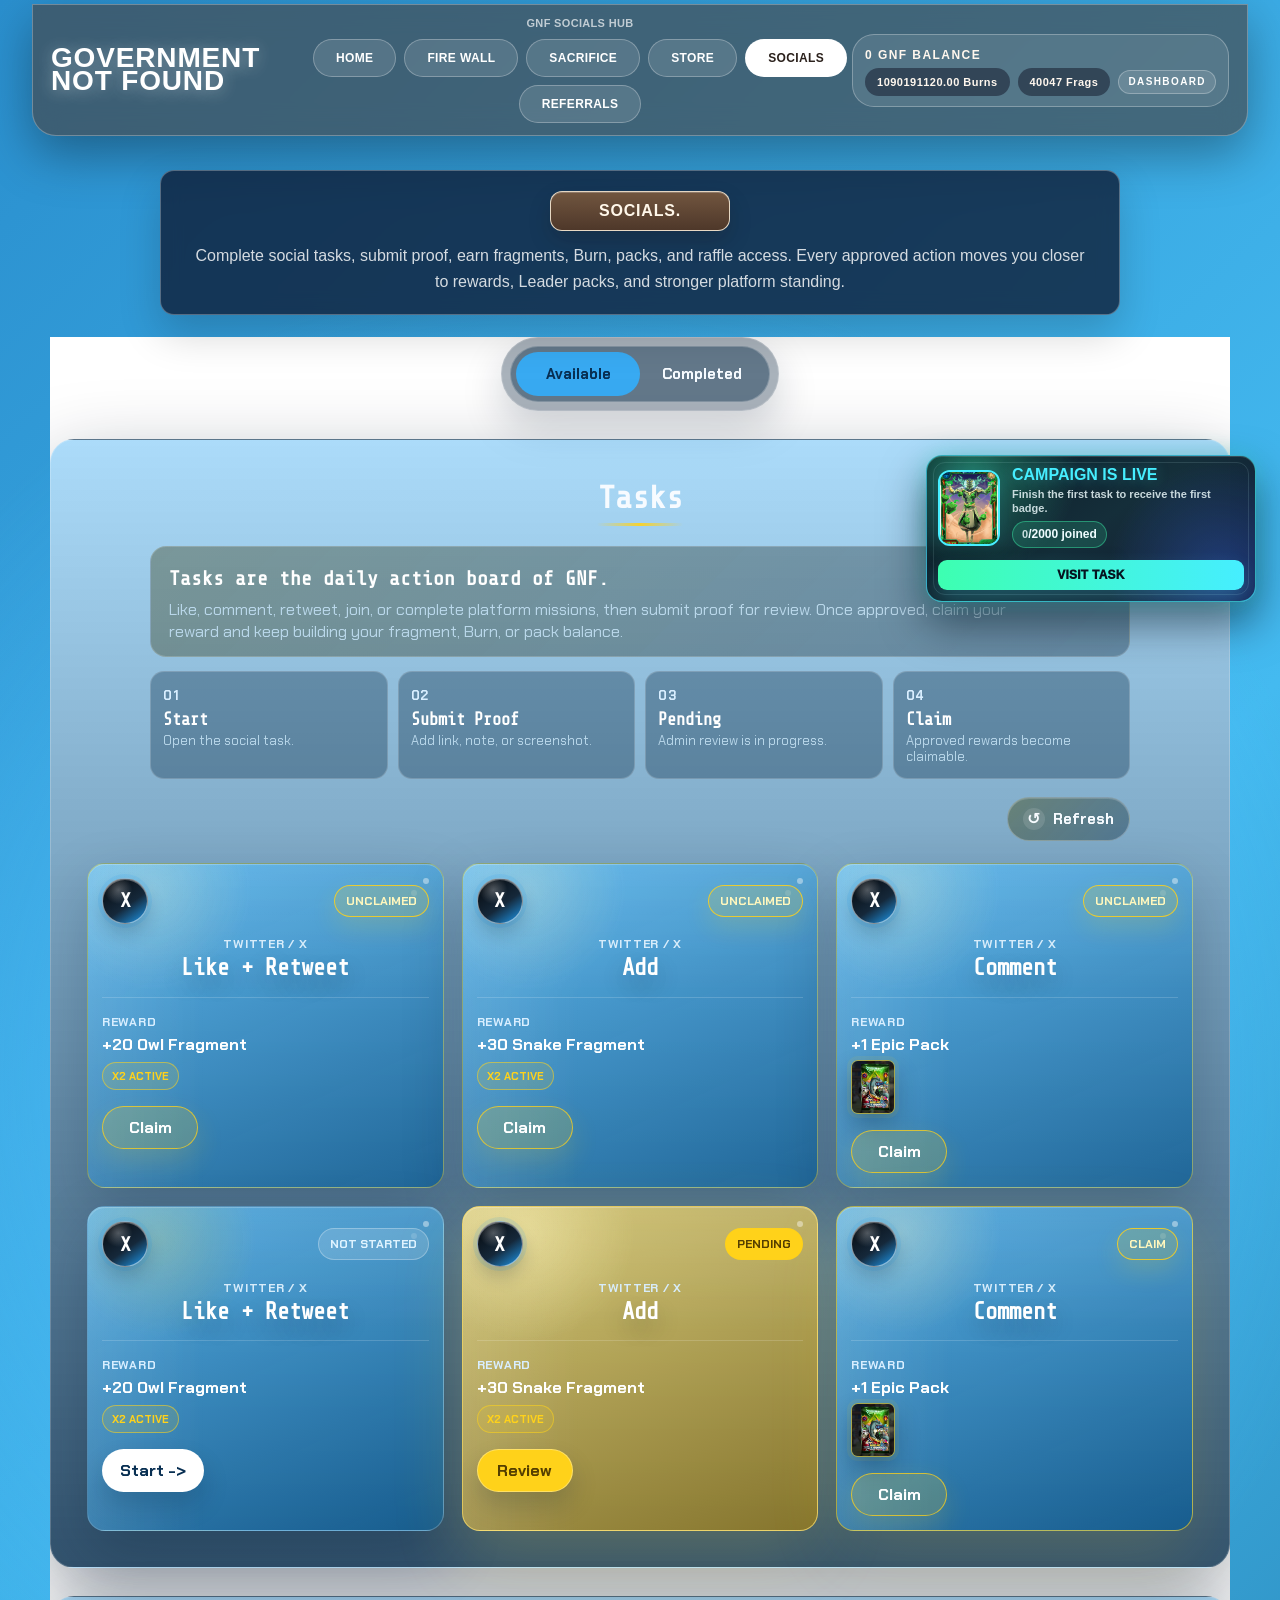
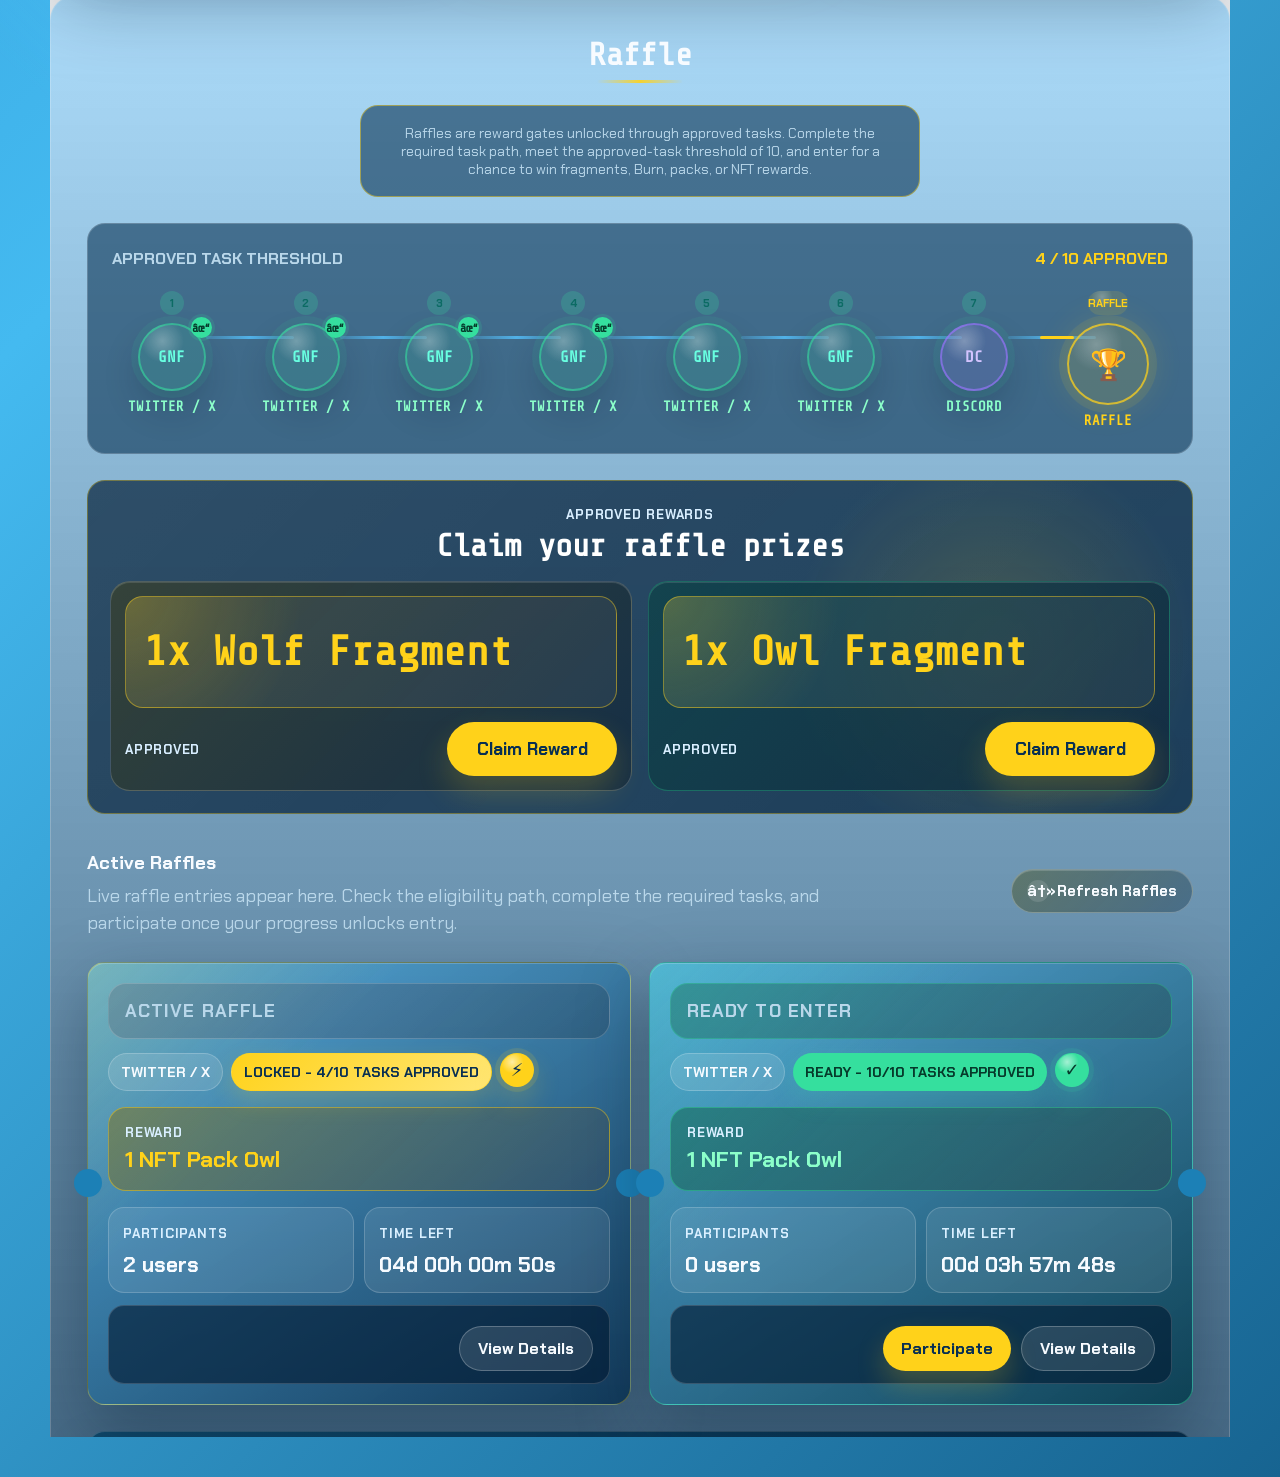
==== commit 499584bb: "Move and restyle campaign badge" ====
--- a/index.html
+++ b/index.html
@@ -4,7 +4,7 @@
     <meta charset="UTF-8" />
     <meta name="viewport" content="width=device-width, initial-scale=1.0" />
     <title>GNF Platform Pages</title>
-    <link rel="stylesheet" href="./styles.css?v=32" />
+    <link rel="stylesheet" href="./styles.css?v=33" />
   </head>
   <body>
     <div class="scene scene-socials" id="scene">
--- a/styles.css
+++ b/styles.css
@@ -3965,43 +3965,44 @@
 .campaign-badge {
   position: fixed !important;
   z-index: 1000;
-  left: 22px !important;
-  top: 445px !important;
-  display: grid;
-  grid-template-columns: 58px minmax(0, 1fr);
-  gap: 11px;
+  left: auto !important;
+  right: 24px !important;
+  top: 455px !important;
+  display: grid;
+  grid-template-columns: 62px minmax(0, 1fr);
+  gap: 12px;
   align-items: center;
-  width: min(318px, calc(100vw - 28px));
-  border: 1px solid rgba(255, 215, 22, 0.68);
-  border-radius: 14px;
-  padding: 10px;
+  width: min(330px, calc(100vw - 28px));
+  border: 1px solid rgba(70, 238, 255, 0.66);
+  border-radius: 16px;
+  padding: 11px;
   background:
-    radial-gradient(circle at 12% 16%, rgba(255, 215, 22, 0.34), transparent 30%),
-    radial-gradient(circle at 86% 88%, rgba(35, 190, 123, 0.2), transparent 34%),
-    linear-gradient(135deg, rgba(34, 20, 14, 0.98), rgba(91, 55, 29, 0.98));
-  color: #fff7ee;
-  box-shadow: 0 18px 38px rgba(20, 10, 4, 0.52), 0 0 34px rgba(255, 215, 22, 0.18), inset 0 1px 0 rgba(255,255,255,0.18);
+    radial-gradient(circle at 14% 8%, rgba(61, 255, 177, 0.34), transparent 34%),
+    radial-gradient(circle at 90% 82%, rgba(52, 115, 255, 0.34), transparent 36%),
+    linear-gradient(145deg, rgba(8, 22, 33, 0.98), rgba(18, 43, 54, 0.98) 50%, rgba(18, 20, 43, 0.98));
+  color: #effcff;
+  box-shadow: 0 20px 44px rgba(4, 13, 24, 0.55), 0 0 30px rgba(70, 238, 255, 0.2), 0 0 18px rgba(61, 255, 177, 0.14), inset 0 1px 0 rgba(255,255,255,0.16);
   isolation: isolate;
 }
 
 .campaign-badge::before {
   content: "";
   position: absolute;
-  inset: 7px;
+  inset: 6px;
   z-index: -1;
   border-radius: 12px;
-  border: 1px solid rgba(255, 247, 238, 0.09);
+  border: 1px solid rgba(201, 252, 255, 0.12);
   pointer-events: none;
 }
 
 .campaign-badge-mark {
   overflow: hidden;
-  width: 58px;
-  height: 70px;
-  border-radius: 10px;
-  border: 2px solid #ffd716;
-  background: #2d1b0e;
-  box-shadow: 0 14px 26px rgba(0, 0, 0, 0.32), 0 0 18px rgba(255, 215, 22, 0.18);
+  width: 62px;
+  height: 76px;
+  border-radius: 12px;
+  border: 2px solid #46eeff;
+  background: #071622;
+  box-shadow: 0 14px 28px rgba(0, 0, 0, 0.36), 0 0 20px rgba(70, 238, 255, 0.28);
 }
 
 .campaign-badge-mark img {
@@ -4018,14 +4019,15 @@
 }
 
 .campaign-badge-copy strong {
-  color: #ffd716;
+  color: #46eeff;
   font-size: 16px;
   line-height: 1;
   text-transform: uppercase;
+  text-shadow: 0 0 14px rgba(70, 238, 255, 0.34);
 }
 
 .campaign-badge-copy span {
-  color: rgba(255, 247, 238, 0.78);
+  color: rgba(239, 252, 255, 0.82);
   font-size: 11px;
   font-weight: 800;
   line-height: 1.25;
@@ -4035,8 +4037,9 @@
   width: max-content;
   border-radius: 999px;
   padding: 6px 9px;
-  background: rgba(255, 215, 22, 0.14);
-  color: #fff7ee;
+  border: 1px solid rgba(61, 255, 177, 0.4);
+  background: rgba(61, 255, 177, 0.14);
+  color: #effcff;
   font-size: 12px;
   line-height: 1;
 }
@@ -4046,17 +4049,17 @@
   min-height: 30px;
   border: 0;
   border-radius: 9px;
-  background: #ffd716;
-  color: #2d1b0e;
+  background: linear-gradient(90deg, #3dffb1, #46eeff);
+  color: #061420;
   font-size: 12px;
   font-weight: 1000;
   text-transform: uppercase;
-  box-shadow: 0 10px 18px rgba(255, 215, 22, 0.18);
+  box-shadow: 0 10px 20px rgba(70, 238, 255, 0.22);
 }
 
 @media (max-width: 640px) {
   .campaign-badge {
-    left: 12px !important;
+    right: 12px !important;
     top: auto !important;
     bottom: 18px !important;
     grid-template-columns: 52px minmax(0, 1fr);
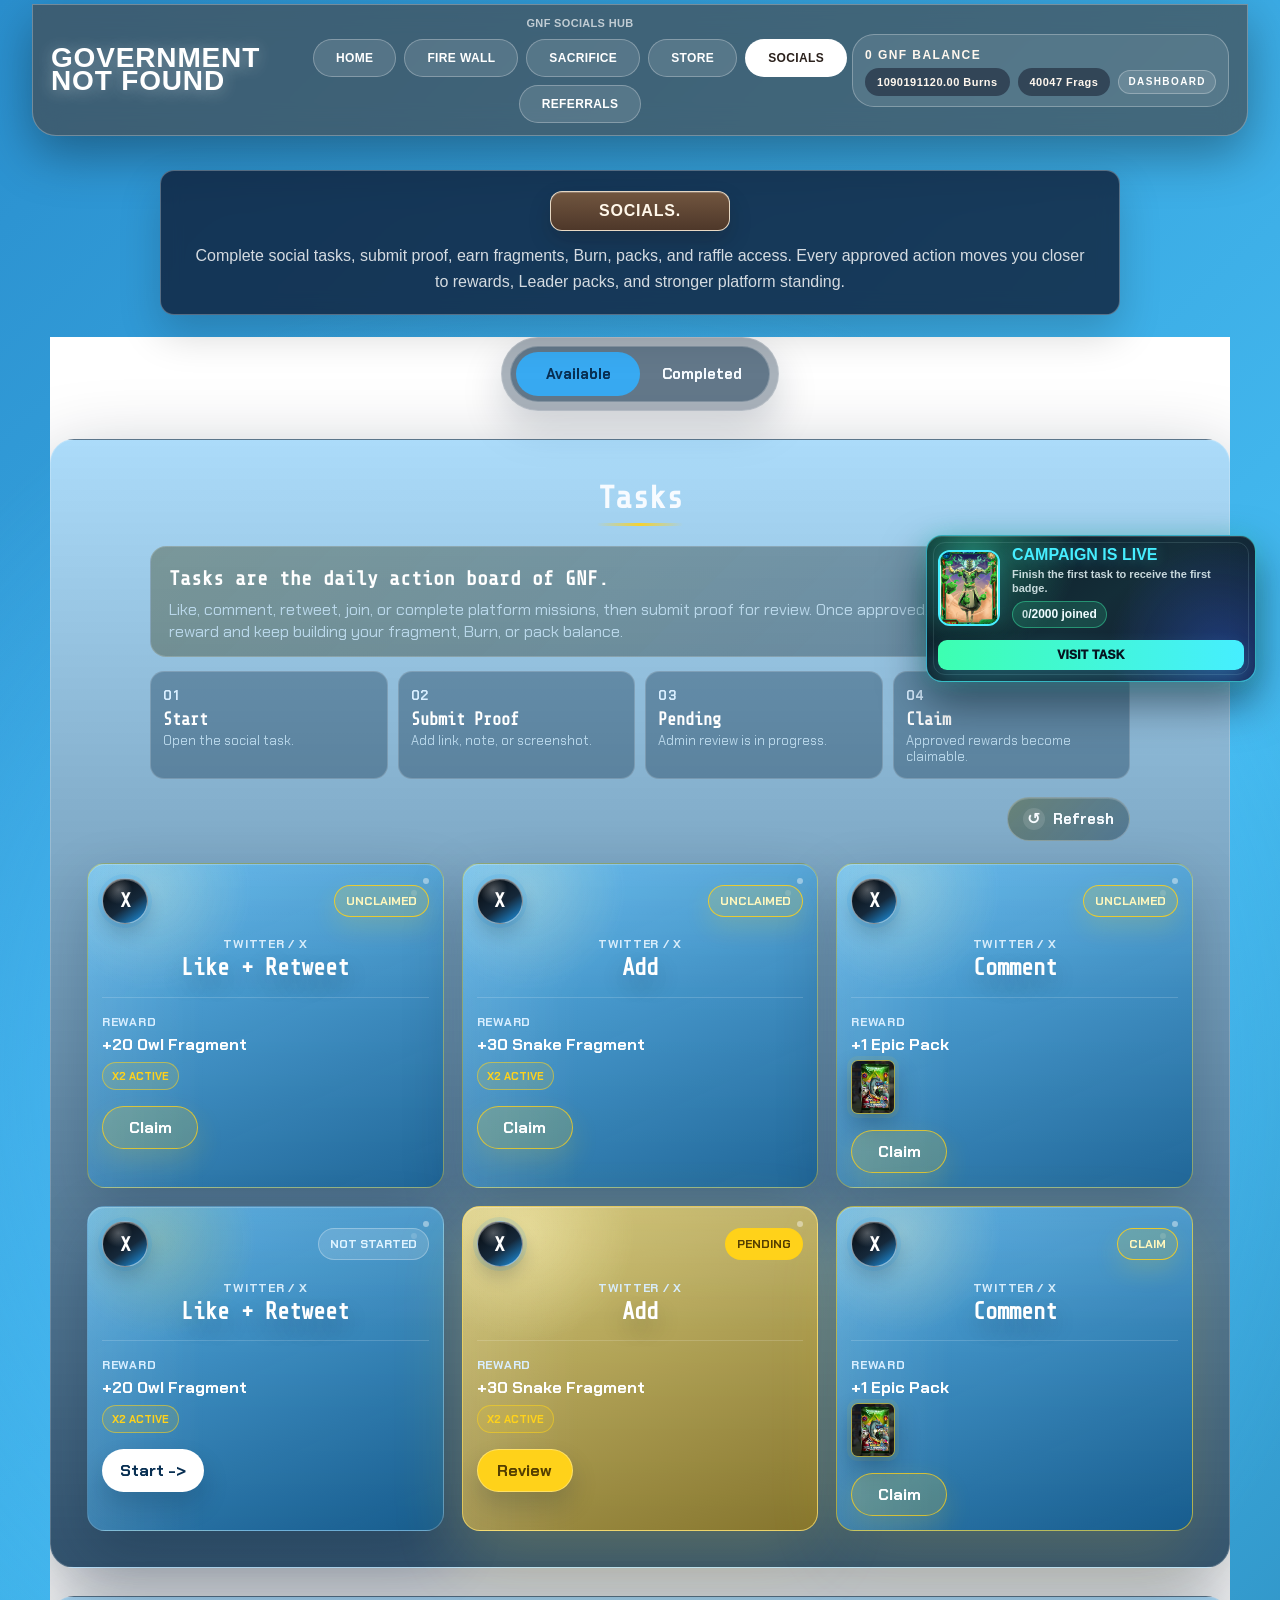
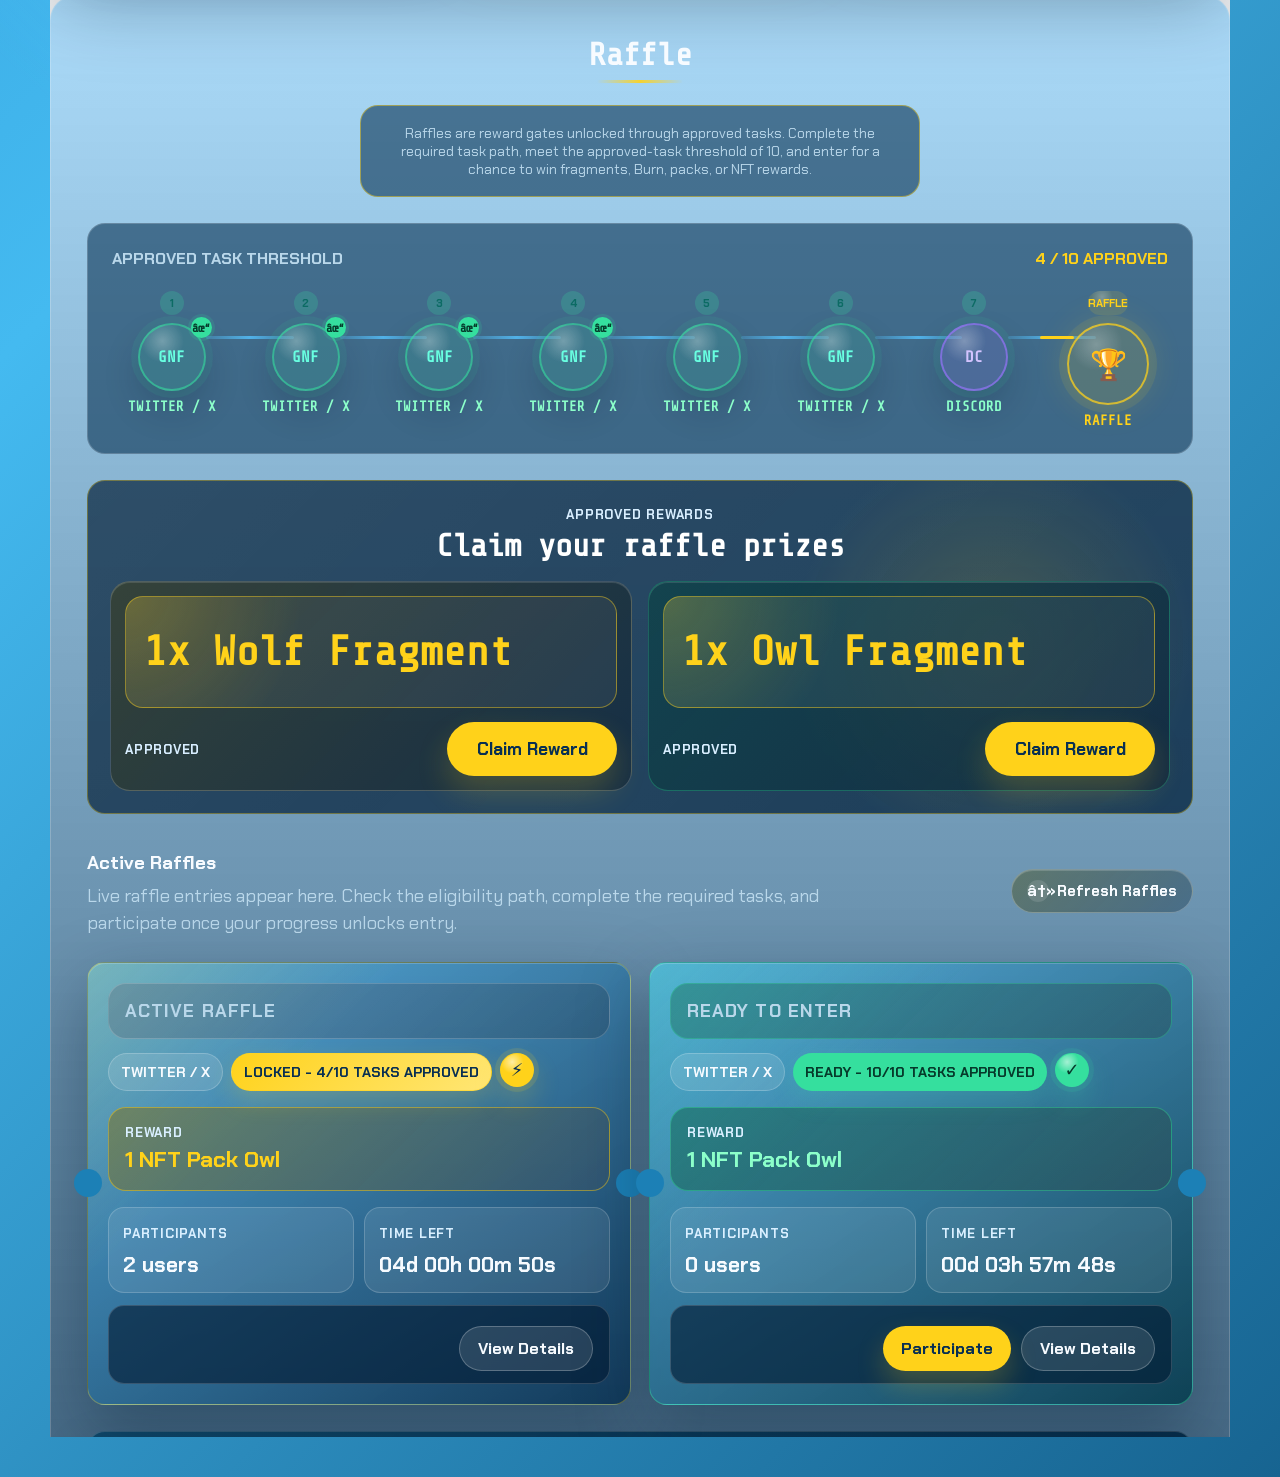
==== commit e39c5dc7: "Move campaign badge lower" ====
--- a/index.html
+++ b/index.html
@@ -4,7 +4,7 @@
     <meta charset="UTF-8" />
     <meta name="viewport" content="width=device-width, initial-scale=1.0" />
     <title>GNF Platform Pages</title>
-    <link rel="stylesheet" href="./styles.css?v=33" />
+    <link rel="stylesheet" href="./styles.css?v=34" />
   </head>
   <body>
     <div class="scene scene-socials" id="scene">
--- a/styles.css
+++ b/styles.css
@@ -3967,7 +3967,7 @@
   z-index: 1000;
   left: auto !important;
   right: 24px !important;
-  top: 455px !important;
+  top: 535px !important;
   display: grid;
   grid-template-columns: 62px minmax(0, 1fr);
   gap: 12px;
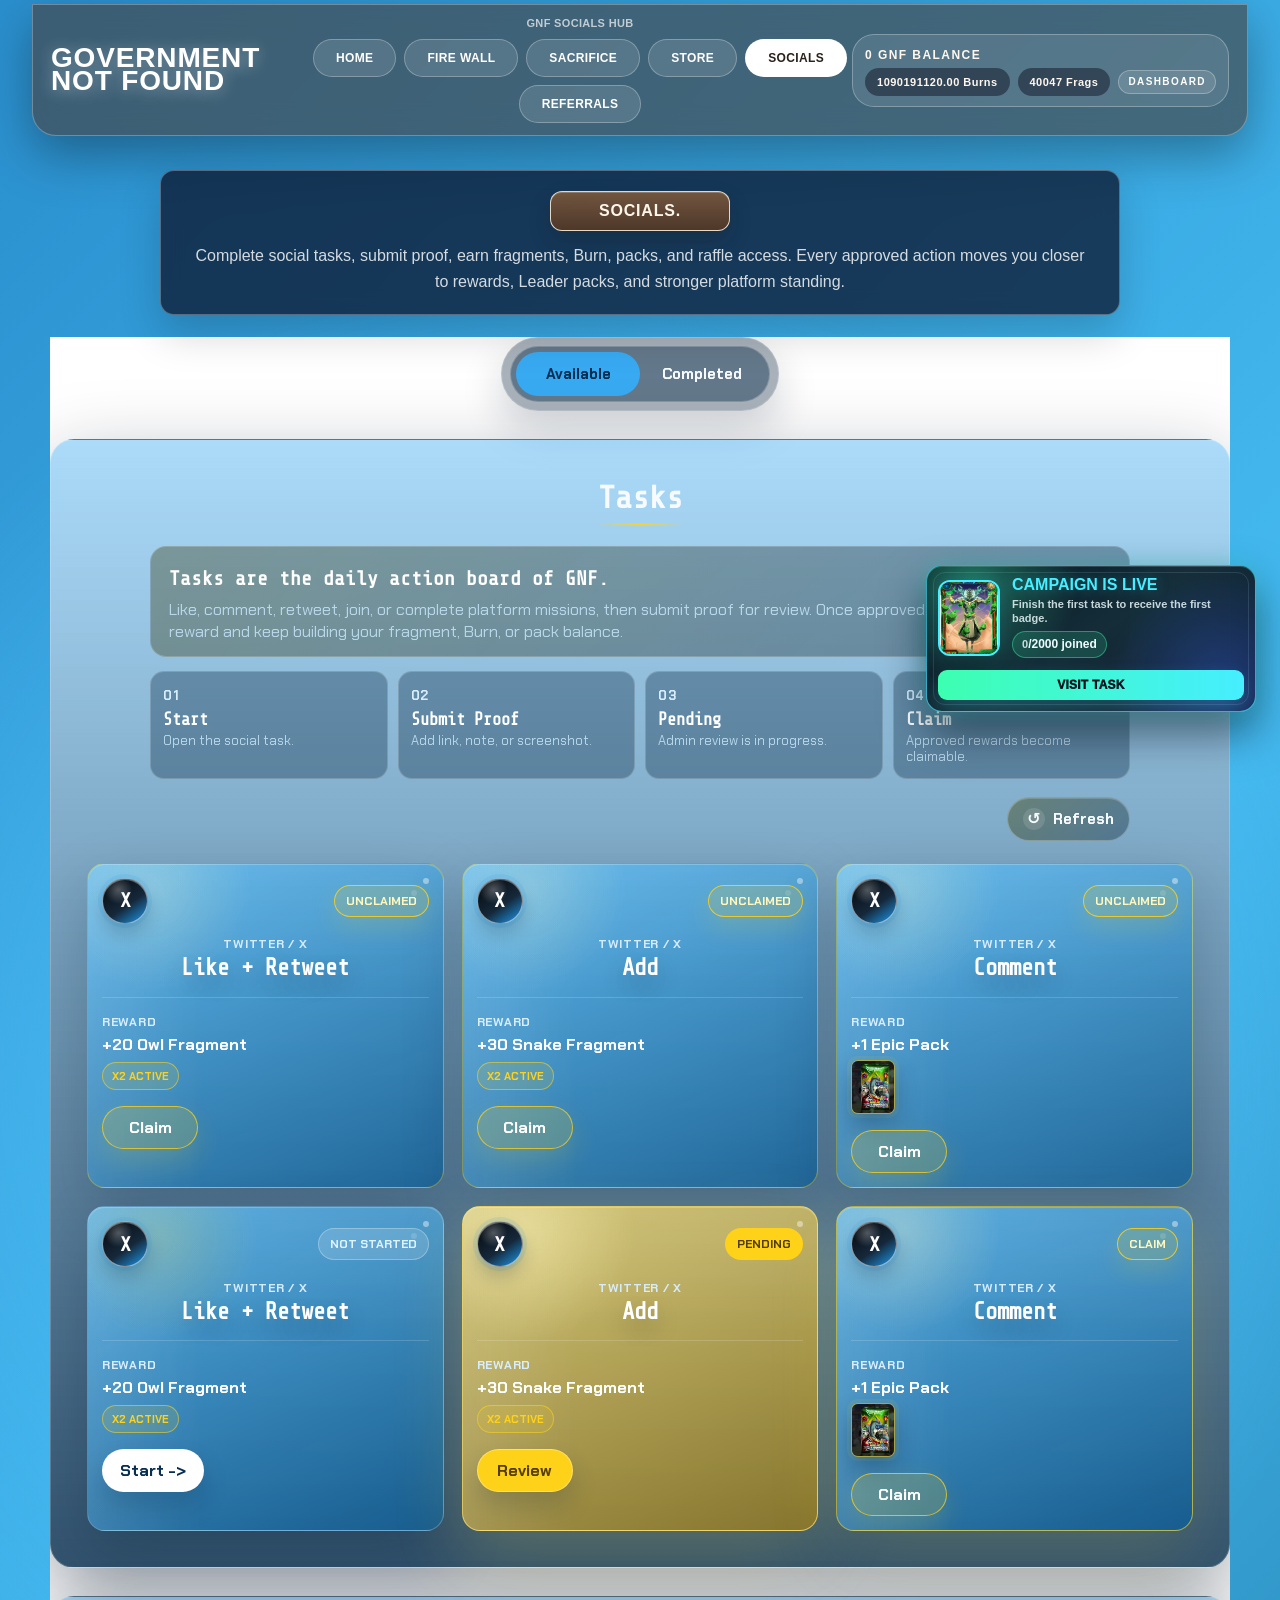
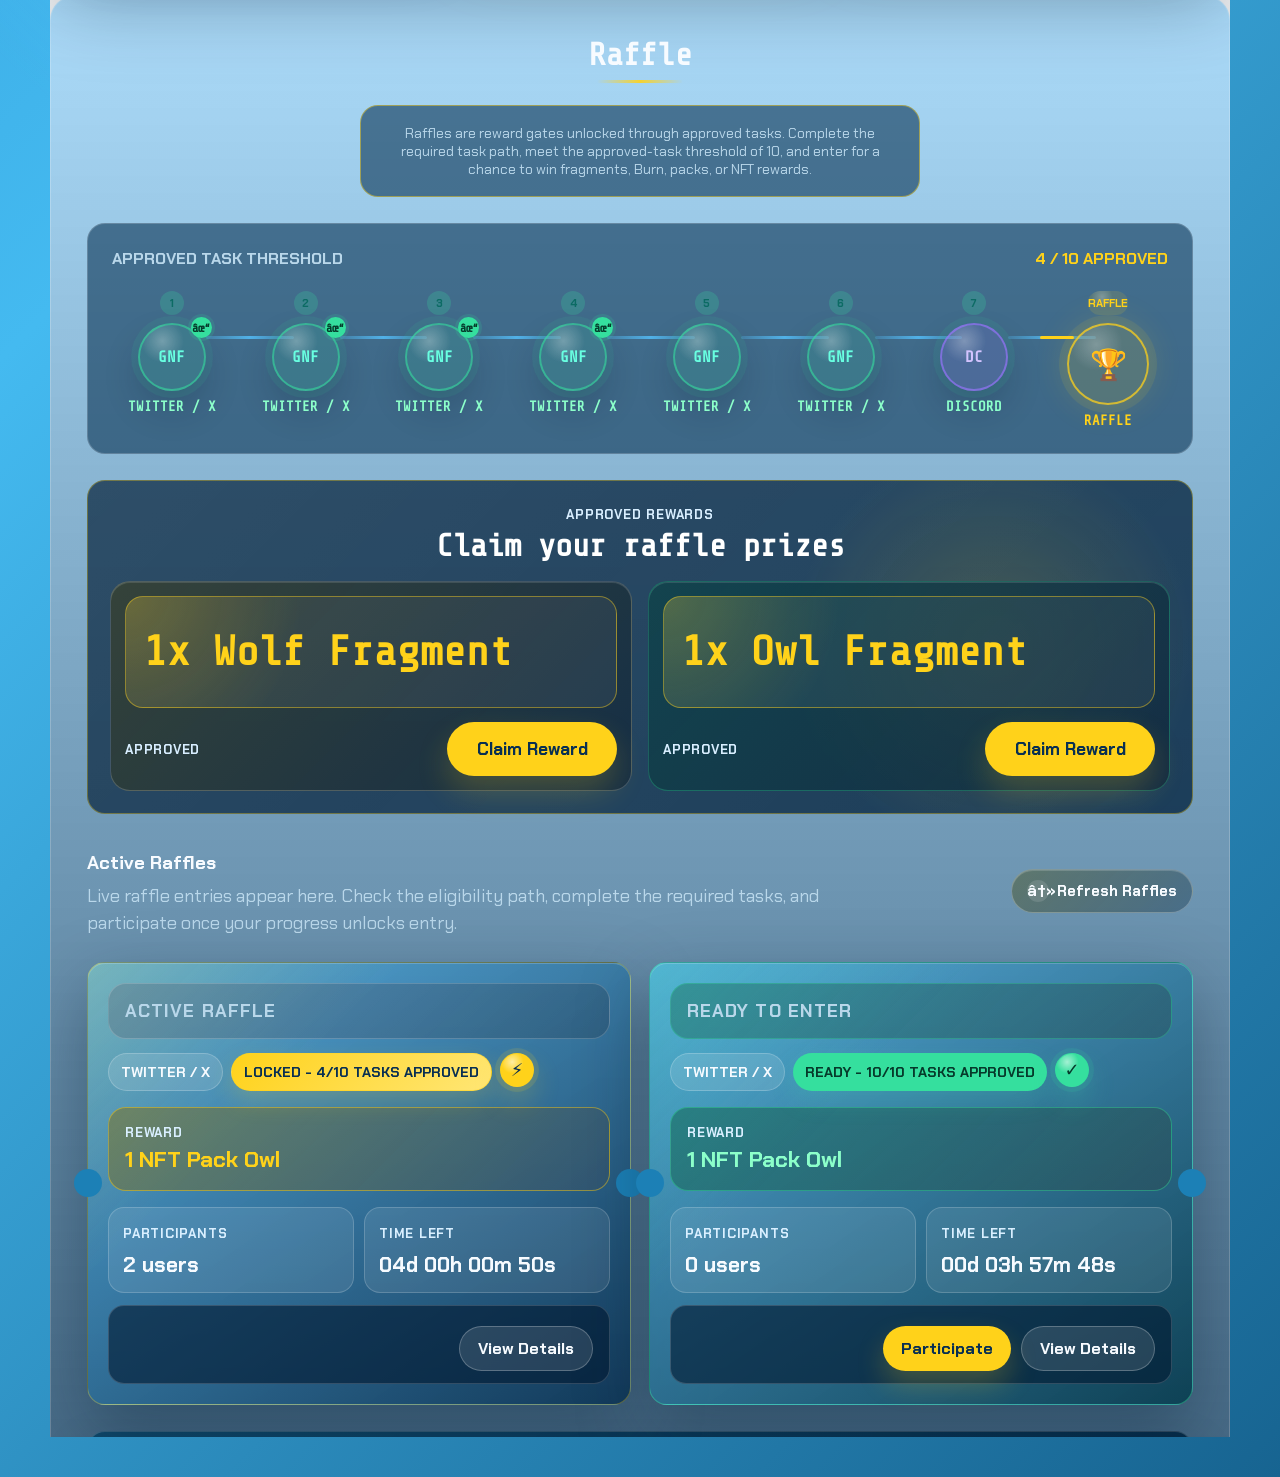
==== commit 0b244d77: "Pin campaign badge to bottom" ====
--- a/index.html
+++ b/index.html
@@ -4,7 +4,7 @@
     <meta charset="UTF-8" />
     <meta name="viewport" content="width=device-width, initial-scale=1.0" />
     <title>GNF Platform Pages</title>
-    <link rel="stylesheet" href="./styles.css?v=34" />
+    <link rel="stylesheet" href="./styles.css?v=35" />
   </head>
   <body>
     <div class="scene scene-socials" id="scene">
--- a/styles.css
+++ b/styles.css
@@ -3967,7 +3967,8 @@
   z-index: 1000;
   left: auto !important;
   right: 24px !important;
-  top: 535px !important;
+  top: 565px !important;
+  bottom: auto !important;
   display: grid;
   grid-template-columns: 62px minmax(0, 1fr);
   gap: 12px;
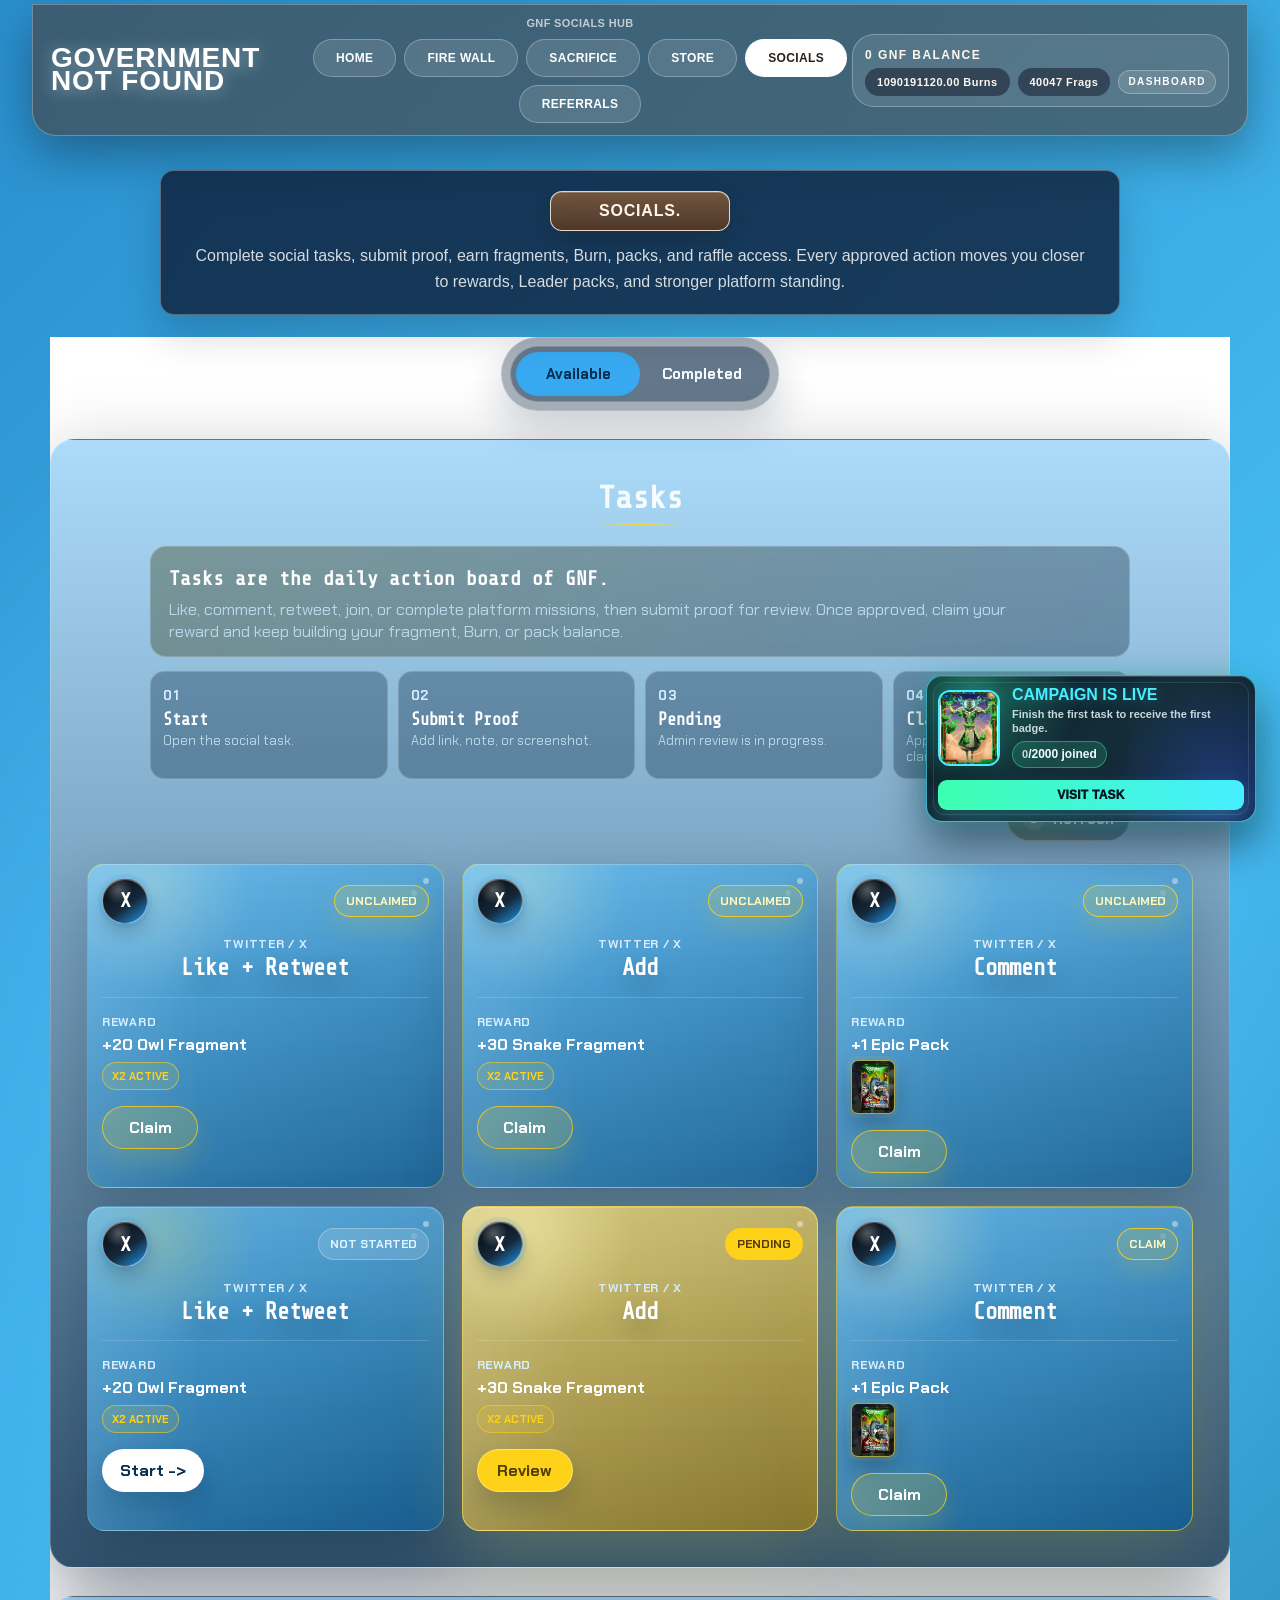
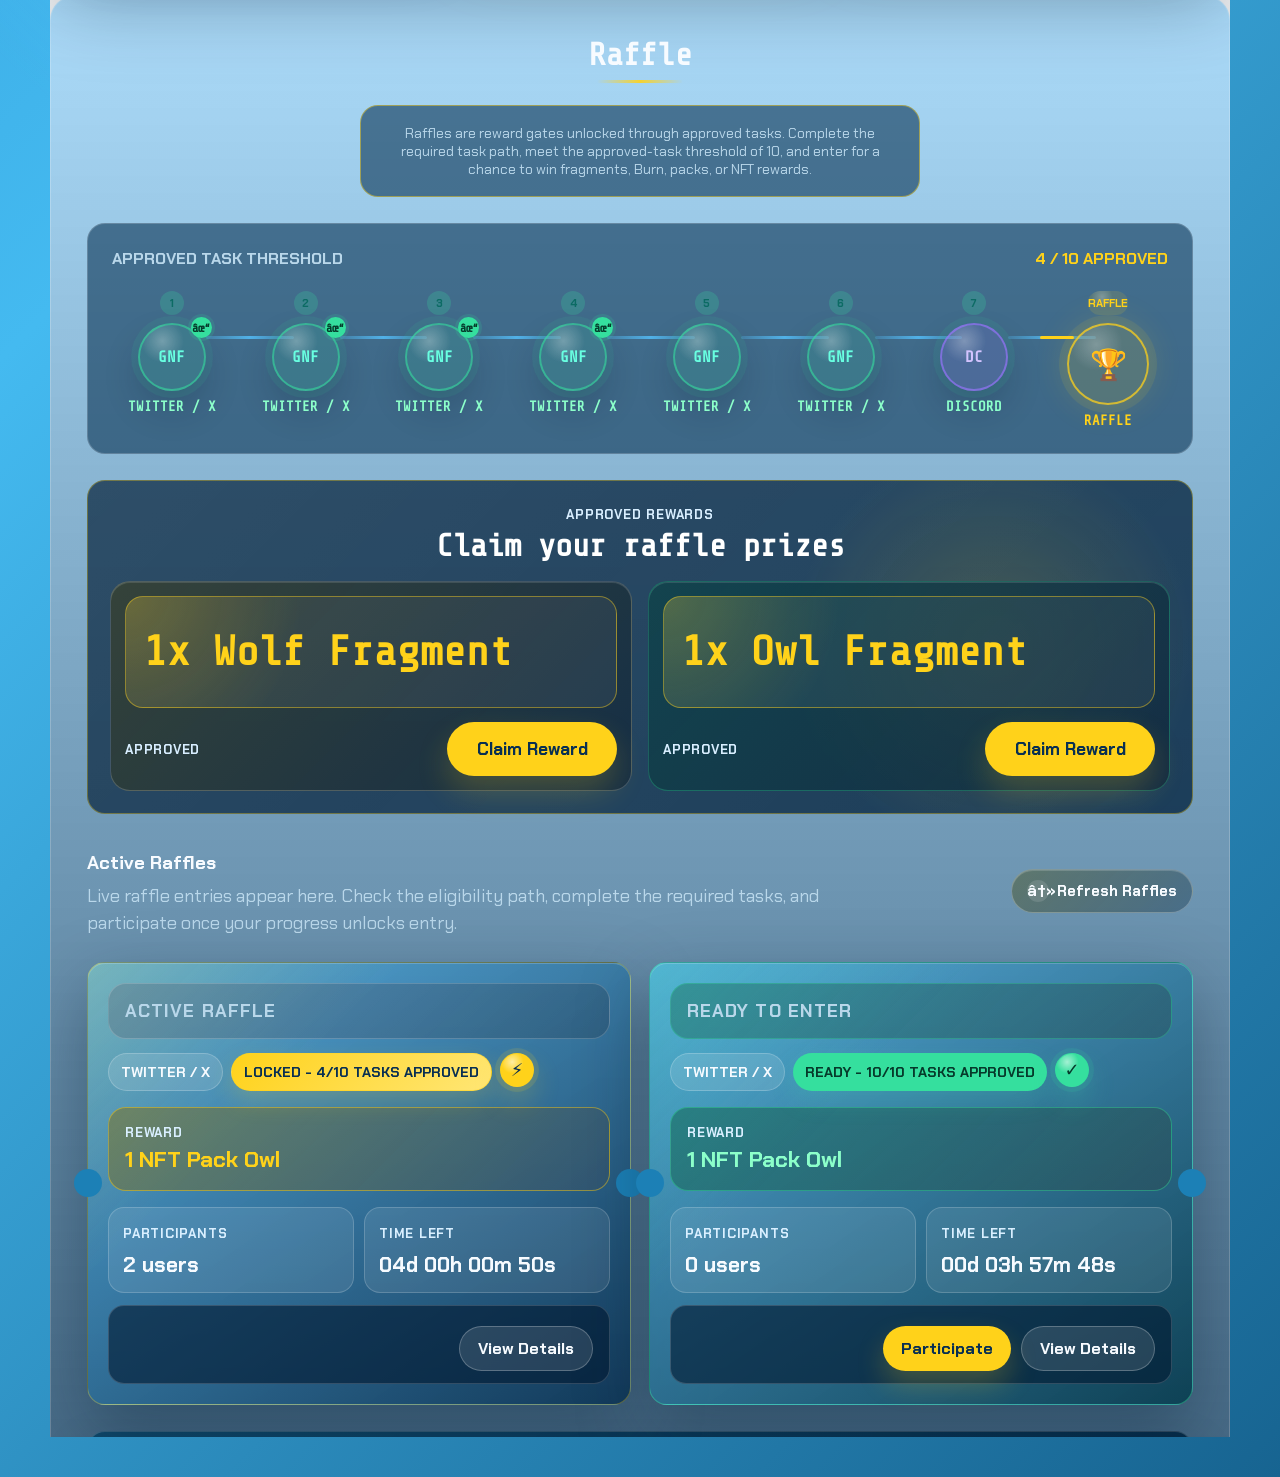
==== commit e6d484c0: "Move campaign badge further down" ====
--- a/index.html
+++ b/index.html
@@ -4,7 +4,7 @@
     <meta charset="UTF-8" />
     <meta name="viewport" content="width=device-width, initial-scale=1.0" />
     <title>GNF Platform Pages</title>
-    <link rel="stylesheet" href="./styles.css?v=35" />
+    <link rel="stylesheet" href="./styles.css?v=36" />
   </head>
   <body>
     <div class="scene scene-socials" id="scene">
--- a/styles.css
+++ b/styles.css
@@ -3967,7 +3967,7 @@
   z-index: 1000;
   left: auto !important;
   right: 24px !important;
-  top: 565px !important;
+  top: 675px !important;
   bottom: auto !important;
   display: grid;
   grid-template-columns: 62px minmax(0, 1fr);
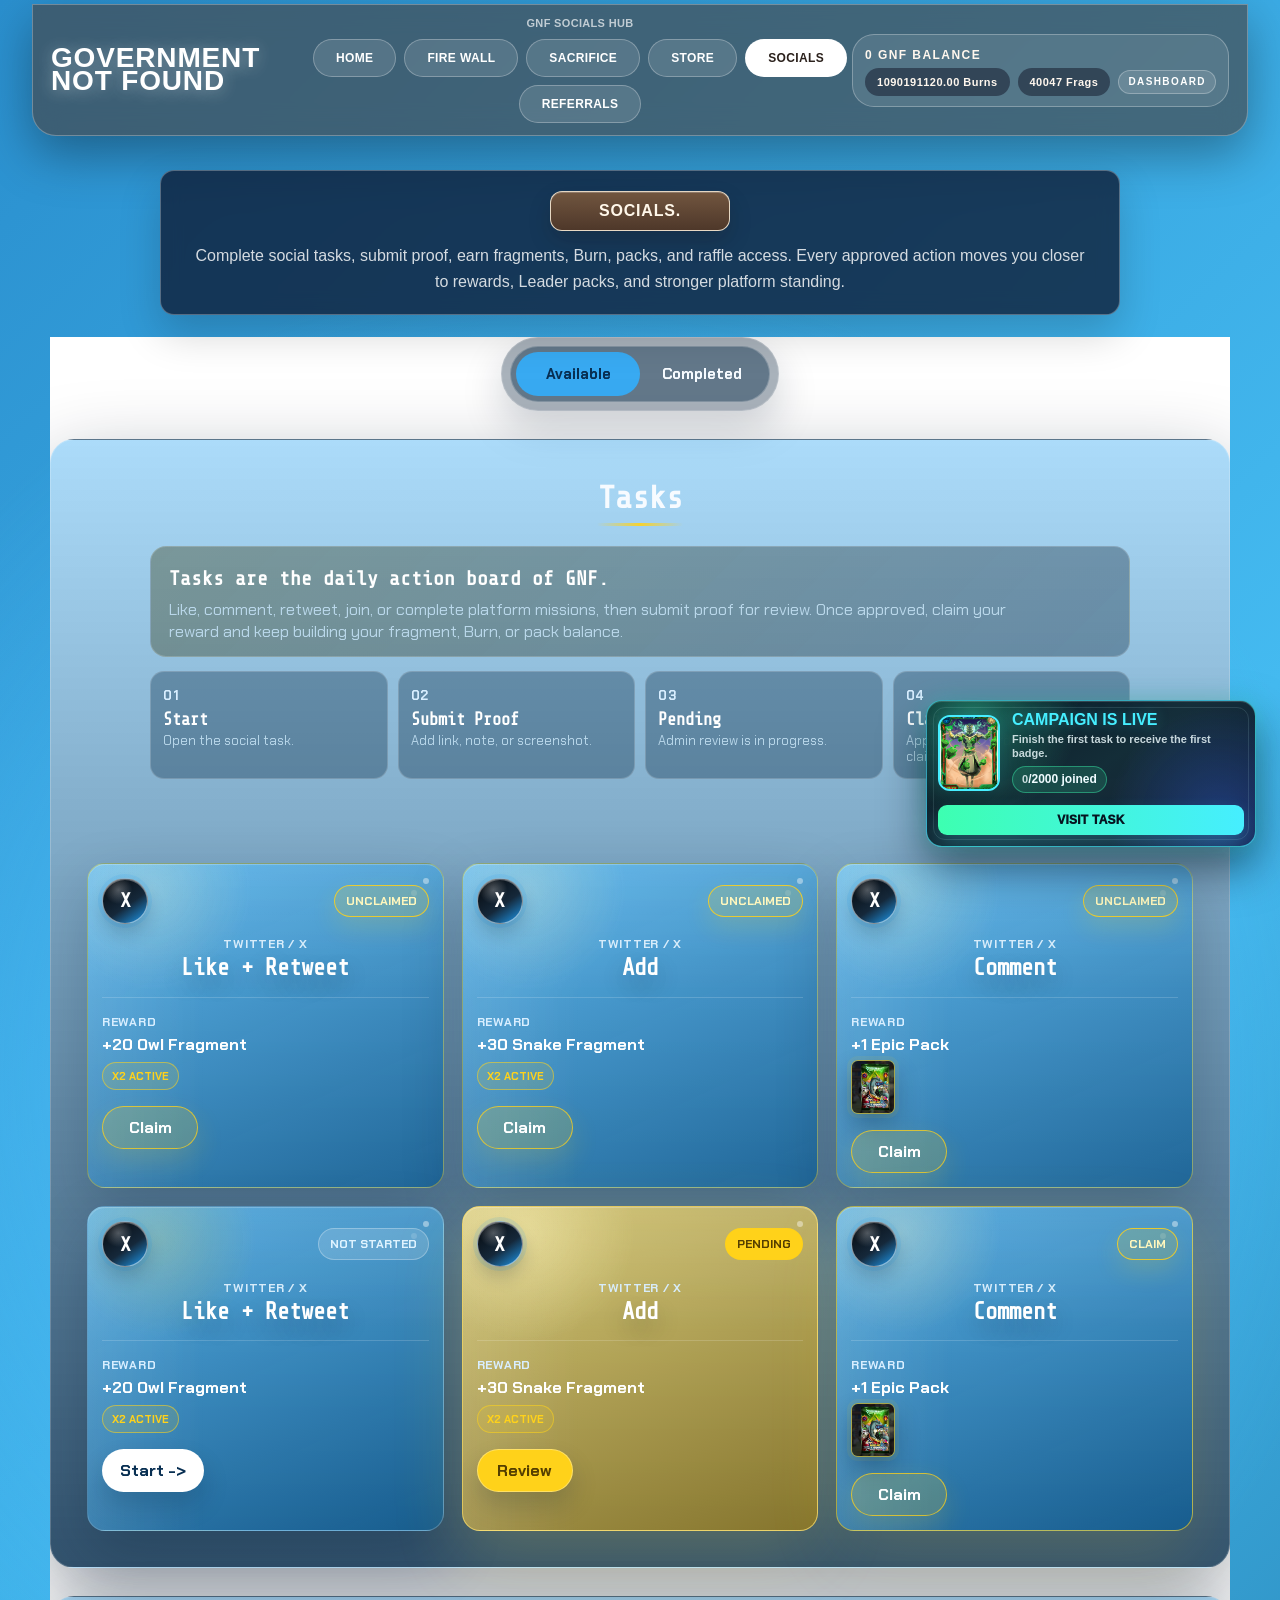
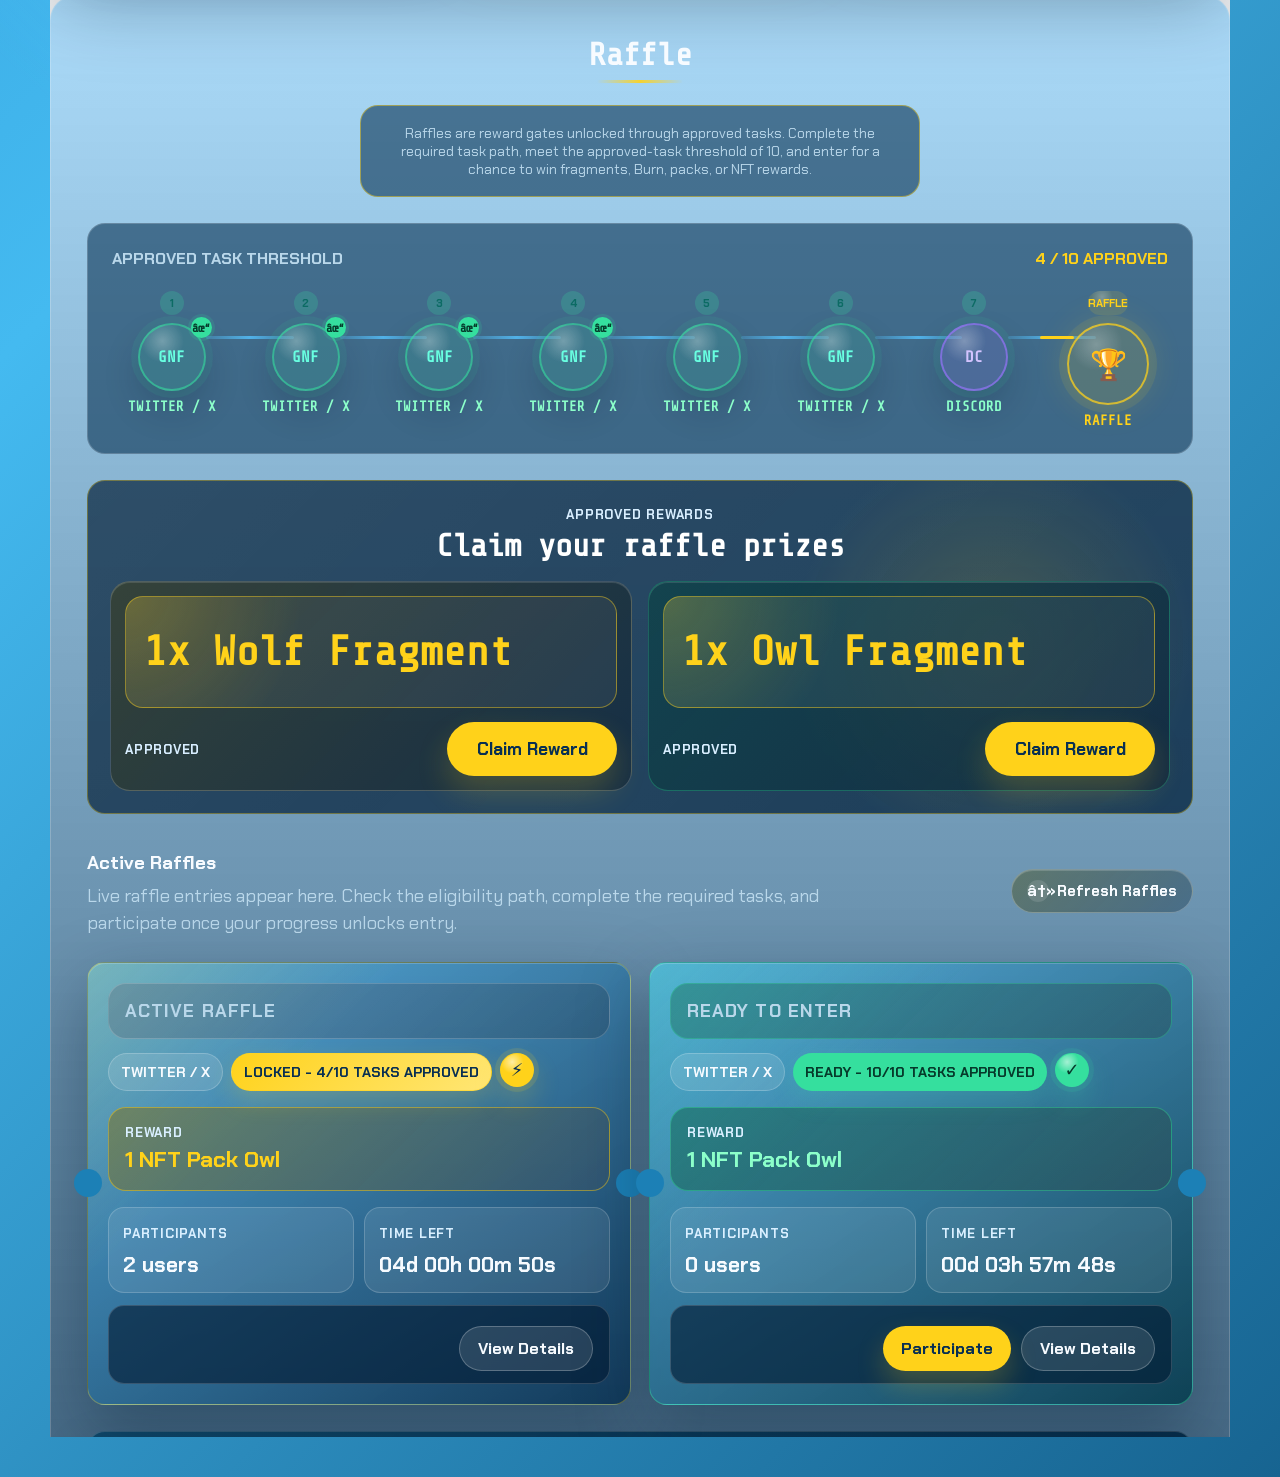
==== commit 33cb240f: "Lower campaign badge to page edge" ====
--- a/index.html
+++ b/index.html
@@ -4,7 +4,7 @@
     <meta charset="UTF-8" />
     <meta name="viewport" content="width=device-width, initial-scale=1.0" />
     <title>GNF Platform Pages</title>
-    <link rel="stylesheet" href="./styles.css?v=36" />
+    <link rel="stylesheet" href="./styles.css?v=37" />
   </head>
   <body>
     <div class="scene scene-socials" id="scene">
--- a/styles.css
+++ b/styles.css
@@ -3967,7 +3967,7 @@
   z-index: 1000;
   left: auto !important;
   right: 24px !important;
-  top: 675px !important;
+  top: 700px !important;
   bottom: auto !important;
   display: grid;
   grid-template-columns: 62px minmax(0, 1fr);
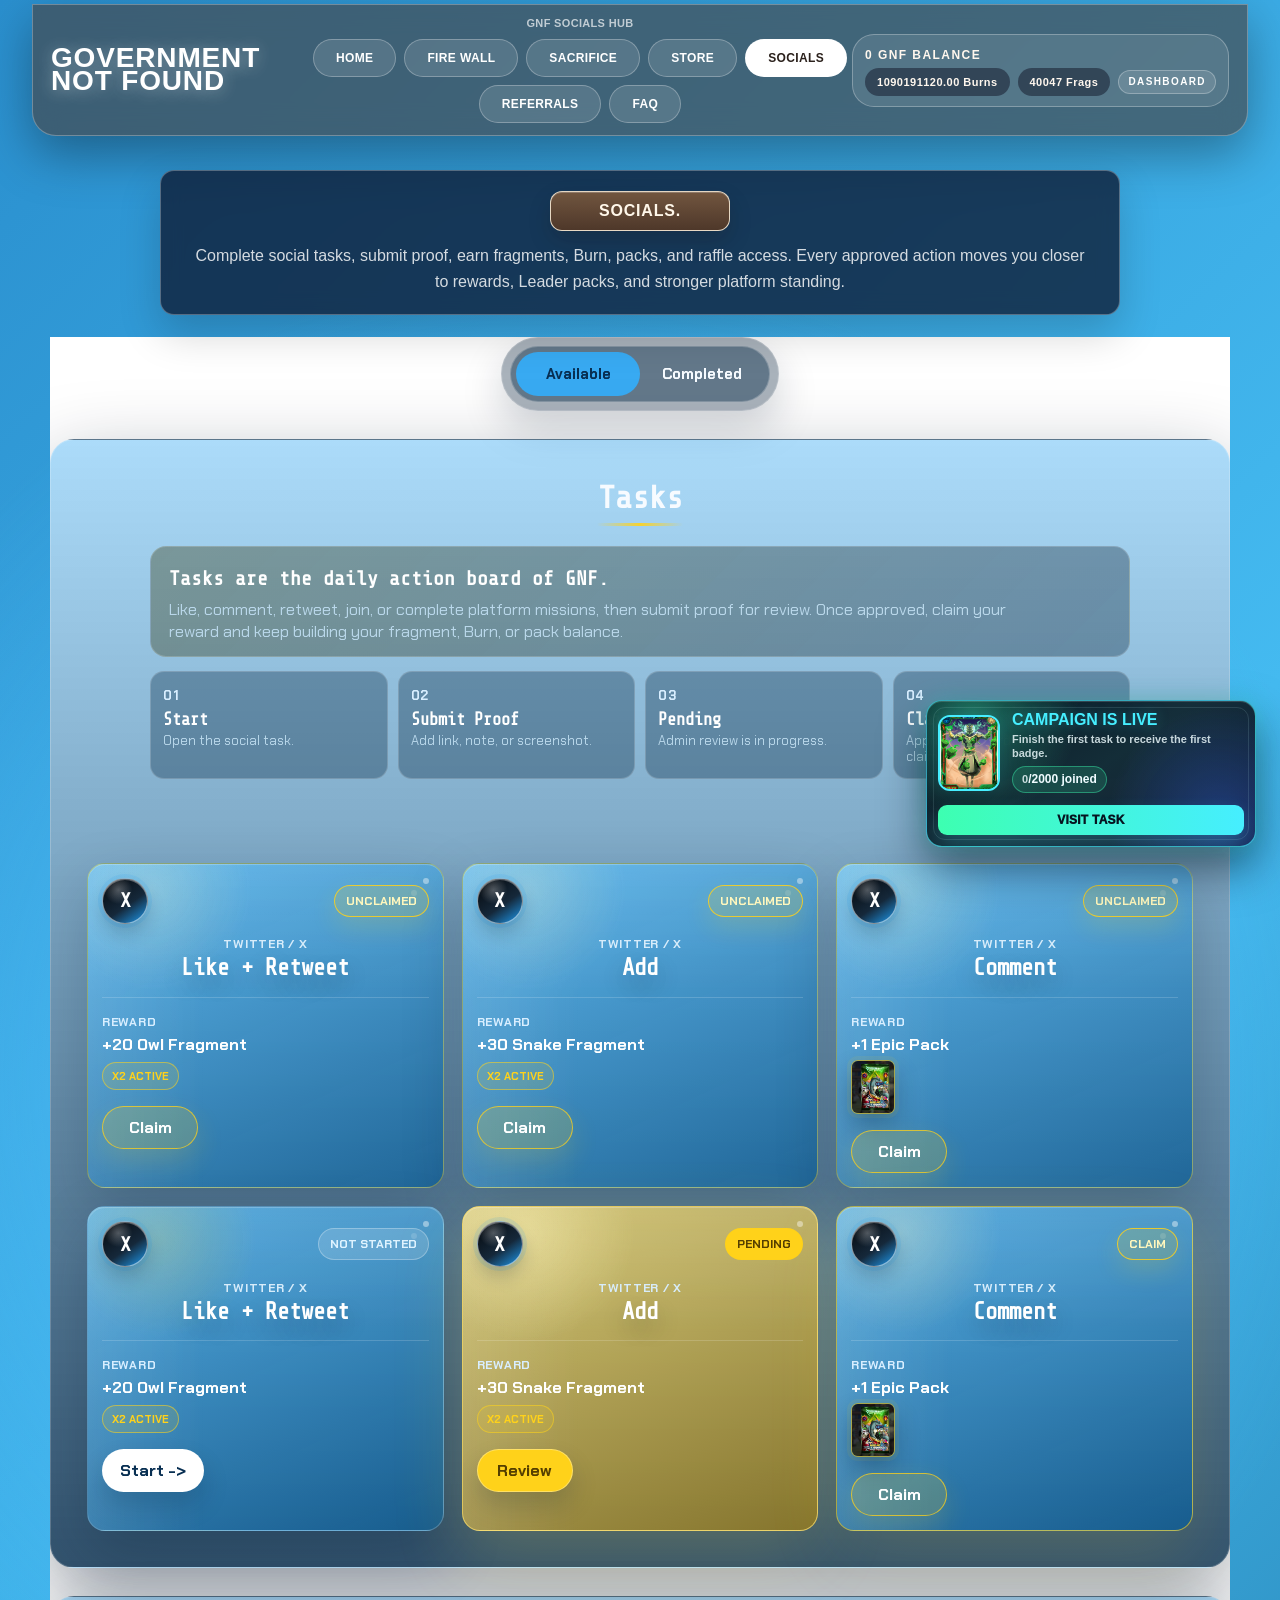
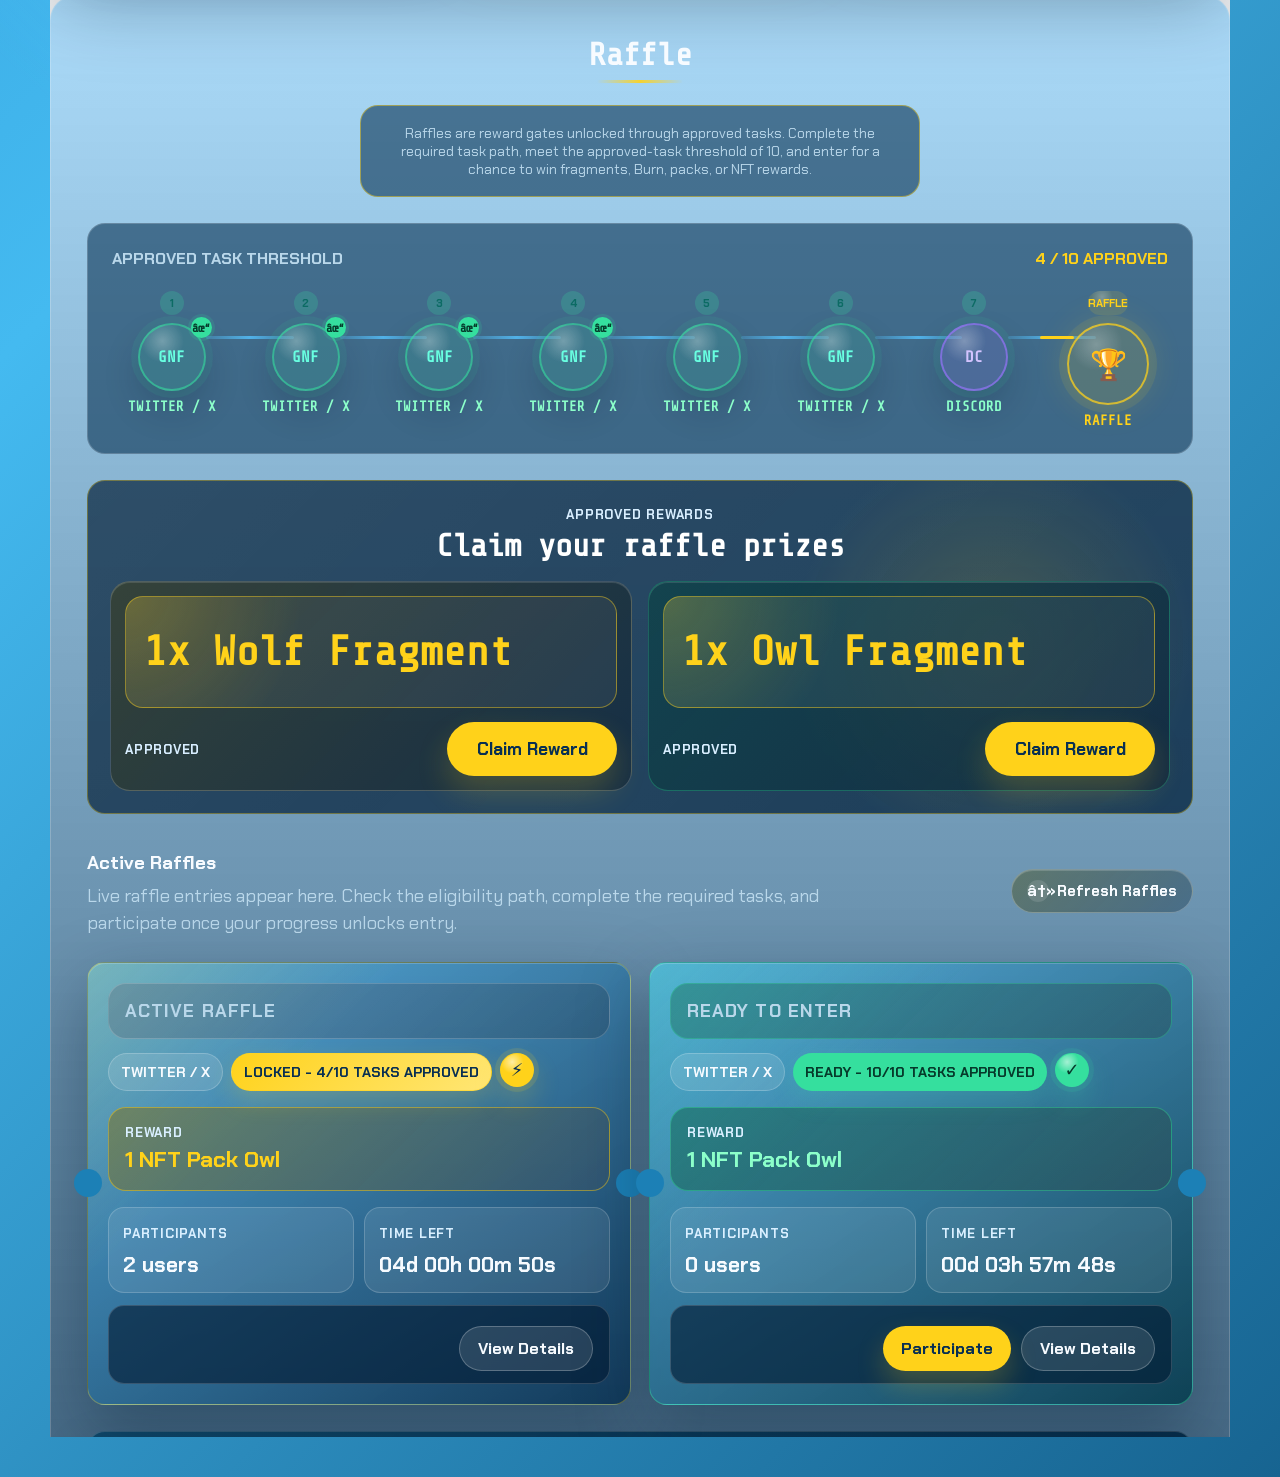
==== commit fb0a793b: "feat: Integrate GNF Operations Skill Bundle (FAQ, Mechanism, Pricing)" ====
--- a/index.html
+++ b/index.html
@@ -4,7 +4,7 @@
     <meta charset="UTF-8" />
     <meta name="viewport" content="width=device-width, initial-scale=1.0" />
     <title>GNF Platform Pages</title>
-    <link rel="stylesheet" href="./styles.css?v=37" />
+    <link rel="stylesheet" href="./styles.css?v=38" />
   </head>
   <body>
     <div class="scene scene-socials" id="scene">
@@ -20,6 +20,7 @@
             <button type="button" data-route="store">Store</button>
             <button class="active" type="button" data-route="socials">Socials</button>
             <button type="button" data-route="referrals">Referrals</button>
+            <button type="button" data-route="faq">FAQ</button>
           </nav>
         </div>
 
@@ -47,10 +48,10 @@
           </section>
 
           <div class="fragment-strip">
-            <article class="wolf"><strong>10043 Wolf</strong></article>
-            <article class="owl"><strong>10096 Owl</strong></article>
-            <article class="shark"><strong>10041 Shark</strong></article>
-            <article class="snake"><strong>9894 Snake</strong></article>
+            <article class="flare"><span class="frag-count">10000</span><strong>Flare</strong></article>
+            <article class="lore"><span class="frag-count">10000</span><strong>Lore</strong></article>
+            <article class="pulse"><span class="frag-count">10000</span><strong>Pulse</strong></article>
+            <article class="shard"><span class="frag-count">10000</span><strong>Shard</strong></article>
           </div>
 
           <div class="inventory-stats">
@@ -68,7 +69,8 @@
           <section class="inventory-panel">
             <div class="inventory-tabs">
               <button class="active" type="button" data-inventory-tab="packs">Packs</button>
-              <button type="button" data-inventory-tab="nfts">NFTs</button>
+              <button type="button" data-inventory-tab="leaders">Leaders</button>
+              <button type="button" data-inventory-tab="history">History</button>
               <button type="button" data-inventory-tab="boosters">Boosters</button>
             </div>
 
@@ -87,10 +89,10 @@
               </div>
             </div>
 
-            <div class="inventory-tab" id="nftsTab">
+            <div class="inventory-tab" id="leadersTab">
               <div class="inventory-subhead">
                 <div>
-                  <h2>My NFTs</h2>
+                  <h2>Leaders</h2>
                   <p>These are tied to the four Leader paths. You can buy limited packs from the Store or claim them by sacrificing 100 same-type fragments. Once received, they sit unopened in your Inventory until you reveal them. Revealing shows the NFT/serial or pack result.</p>
                 </div>
                 
@@ -101,9 +103,72 @@
                 <button type="button">Unopened</button>
               </div>
               <div class="nft-grid">
-                <article><span>Snake</span><strong>GNF NFT</strong></article>
-                <article><span>Snake</span><strong>GNF NFT</strong></article>
-                <article><span>Owl</span><strong>GNF NFT</strong></article>
+                <article><span>Snake</span><strong>GNF Leader</strong></article>
+                <article><span>Snake</span><strong>GNF Leader</strong></article>
+                <article><span>Owl</span><strong>GNF Leader</strong></article>
+              </div>
+            </div>
+
+            <div class="inventory-tab" id="historyTab">
+              <div class="inventory-subhead">
+                <div>
+                  <h2>History <span class="history-count">6</span></h2>
+                  <div class="history-toolbar">
+                    <button class="history-refresh" type="button" data-toast="History refreshed">
+                      <span>&#8635;</span> Refresh
+                    </button>
+                    <div class="history-filters">
+                      <button class="active" type="button" data-history-filter="all">All</button>
+                      <button type="button" data-history-filter="packs">Packs</button>
+                      <button type="button" data-history-filter="rewards">Rewards</button>
+                      <button type="button" data-history-filter="purchases">Purchases</button>
+                      <button type="button" data-history-filter="social">Social</button>
+                    </div>
+                  </div>
+                </div>
+              </div>
+              <div class="history-table-wrap">
+                <table class="history-table">
+                  <thead>
+                    <tr>
+                      <th>Action</th>
+                      <th>Amount</th>
+                      <th>Date</th>
+                    </tr>
+                  </thead>
+                  <tbody>
+                    <tr data-history-type="packs">
+                      <td><strong>Claimed Task Reward</strong></td>
+                      <td>100 Shark NFT Pack</td>
+                      <td>Jun 22, 2026, 4:46 PM</td>
+                    </tr>
+                    <tr data-history-type="rewards">
+                      <td><strong>Claimed Daily Reward</strong></td>
+                      <td>3 Burn + 2 Owl Fragments</td>
+                      <td>Jun 22, 2026, 4:05 PM</td>
+                    </tr>
+                    <tr data-history-type="rewards">
+                      <td><strong>Claimed Daily Reward</strong></td>
+                      <td>2 Burn + 1 Snake Fragments</td>
+                      <td>Jun 21, 2026, 5:45 PM</td>
+                    </tr>
+                    <tr data-history-type="rewards">
+                      <td><strong>Claimed Daily Reward</strong></td>
+                      <td>3 Burn + 1 Owl Fragments</td>
+                      <td>Jun 20, 2026, 8:47 PM</td>
+                    </tr>
+                    <tr data-history-type="social">
+                      <td><strong>Discord Account Connected</strong></td>
+                      <td>-</td>
+                      <td>Jun 20, 2026, 1:24 PM</td>
+                    </tr>
+                    <tr data-history-type="social">
+                      <td><strong>Twitter Account Connected</strong></td>
+                      <td>-</td>
+                      <td>Jun 20, 2026, 1:24 PM</td>
+                    </tr>
+                  </tbody>
+                </table>
               </div>
             </div>
 
@@ -117,15 +182,20 @@
               </div>
               <div class="booster-grid">
                 <article>
-                  <div class="booster-icon">24H</div>
-                  <strong>24H Accelerator</strong>
-                  <button type="button" data-toast="24H Accelerator selected">Use</button>
+                  <div class="booster-icon">1H</div>
+                  <strong>1 Hit Booster</strong>
+                  <button type="button" data-toast="1 Hit Booster selected">Use</button>
                 </article>
                 <article>
-                  <div class="booster-icon purple">48H</div>
-                  <strong>48H Accelerator</strong>
+                  <div class="booster-icon purple">2H</div>
+                  <strong>2 Hit Booster</strong>
                   <span>x1</span>
                   <button type="button" data-open-modal="boosterModal">Use</button>
+                </article>
+                <article>
+                  <div class="booster-icon" style="background:#571000;color:#ffbeaa;">3H</div>
+                  <strong>3 Hit Booster</strong>
+                  <button type="button" data-toast="3 Hit Booster selected">Use</button>
                 </article>
               </div>
             </div>
@@ -499,7 +569,48 @@
 
               <div class="info-grid">
                 <article><h2>Description</h2><p>Led by the Alpha Wolf, known to be fierce, loyal, and unbreakable. A master of teamwork and raw strength.</p></article>
-                <article><h2>Benefits</h2><p>Tier 1 - Alpha<br />Tier 2 - Beta<br />Tier 3 - Common<br />Unique Serial</p></article>
+                <article class="reward-pool-card" aria-labelledby="reward-pool-title">
+                  <h2 id="reward-pool-title">Reward Pool</h2>
+                  <div class="reward-pool-list">
+                    <div class="reward-pool-item reward-preview" data-preview="cards" tabindex="0">
+                      <span class="reward-pool-label">Card Pool</span>
+                      <span class="reward-pool-info" aria-hidden="true">?</span>
+                      <div class="reward-tooltip" role="tooltip">
+                        <h3>Card Pool</h3>
+                        <div class="reward-chip-grid">
+                          <span>Inferno</span><span>Nove</span><span>WildForest</span><span>Wisp</span>
+                          <span>Abyss</span><span>Atlantis</span><span>Swamp</span><span>Tsunami</span>
+                          <span>Cyclone</span><span>SandStorm</span><span>Tempest</span><span>Zephyr</span>
+                          <span>Mainframe</span><span>Matrix</span><span>Quantum</span><span>Synthwave</span>
+                          <span>Lich</span><span>Reaper</span><span>Venom</span><span>Wraith</span>
+                        </div>
+                      </div>
+                    </div>
+                    <div class="reward-pool-item" data-preview="characters" tabindex="0">
+                      <span class="reward-pool-label">Character Rarity</span>
+                      <span class="reward-pool-info" aria-hidden="true">?</span>
+                      <div class="reward-tooltip" role="tooltip">
+                        <h3>Character Rarity</h3>
+                        <div class="reward-chip-grid">
+                          <span>Common</span><span>Uncommon</span><span>Rare</span><span>Epic</span><span>Legendary</span><span>Mythic</span>
+                        </div>
+                      </div>
+                    </div>
+                    <div class="reward-pool-item" data-preview="fragments" tabindex="0">
+                      <span class="reward-pool-label">Fragment Tier Rarity</span>
+                      <span class="reward-pool-info" aria-hidden="true">?</span>
+                      <div class="reward-tooltip" role="tooltip">
+                        <h3>Fragment Tier Rarity</h3>
+                        <div class="reward-rarity-list">
+                          <div><strong>Tier 1</strong><span>Highest</span></div>
+                          <div><strong>Tier 2</strong><span>High</span></div>
+                          <div><strong>Tier 3</strong><span>Medium</span></div>
+                          <div><strong>Tier 4</strong><span>Lowest</span></div>
+                        </div>
+                      </div>
+                    </div>
+                  </div>
+                </article>
               </div>
 
               <article class="mint-card">
@@ -513,8 +624,23 @@
 
         <section class="page" id="fire-wall">
           <section class="guide-card fire-guide">
-            <strong>Firewall.</strong>
-            <p>This is where under-floor listings are challenged. Frozen NFTs enter a 6 hour timed window: owners can defrost before expiry, or holders vote to save or burn. Every outcome is tracked here, from live votes to final results and your own voting history.</p>
+            <strong>Fire Wall.</strong>
+            <p>GNF is the FIREWALL floor-stabilizer protocol on Metaplex Core, live on Solana mainnet. This is where under-floor listings are challenged. Frozen NFTs enter a 6 hour timed window: owners can defrost before expiry, or holders vote to save or burn. Every outcome is tracked here, from live votes to final results and your own voting history.</p>
+
+            <div class="mechanism-timeline">
+              <h4>How FIREWALL Works (The 9-Step Loop)</h4>
+              <div class="timeline-grid">
+                <div class="t-step"><i>1</i> <strong>Detect</strong> <span>Under-floor listing detected in real time.</span></div>
+                <div class="t-step"><i>2</i> <strong>Freeze</strong> <span>The NFT is frozen automatically.</span></div>
+                <div class="t-step"><i>3</i> <strong>Window</strong> <span>The owner has 6 hours to resolve.</span></div>
+                <div class="t-step"><i>4</i> <strong>Defreeze</strong> <span>Marketplace API delists it; owner keeps asset.</span></div>
+                <div class="t-step"><i>5</i> <strong>Vote</strong> <span>If unresolved, 12-hour holder vote starts.</span></div>
+                <div class="t-step"><i>6</i> <strong>Burn</strong> <span>If burned, original NFT is destroyed.</span></div>
+                <div class="t-step"><i>7</i> <strong>Rebirth</strong> <span>New NFT (same traits) minted to loyal holders.</span></div>
+                <div class="t-step"><i>8</i> <strong>Save</strong> <span>If vote fails, NFT is released normally.</span></div>
+                <div class="t-step"><i>9</i> <strong>Loop</strong> <span>Repeated undercuts re-trigger automatically.</span></div>
+              </div>
+            </div>
           </section>
 
           <div class="pill-tabs firewall-tabs">
@@ -599,9 +725,121 @@
               
               
             </div>
-          </section>
-
+            <section class="business-model-grid">
+            <article class="pricing-card">
+              <h4>FIREWALL Subscription</h4>
+              <p>For NFT Collections</p>
+              <div class="tiers">
+                <div><span>Starter (1 Collection)</span> <strong>$50/mo</strong></div>
+                <div><span>Pro (2 Collections)</span> <strong>$100/mo</strong></div>
+                <div><span>Advanced (3 Collections)</span> <strong>$150/mo</strong></div>
+                <div><span>Enterprise (Unlimited)</span> <strong>$300/mo</strong></div>
+              </div>
+              <small>NFT Holders get 50% off. Yearly is 20% off.</small>
+            </article>
+
+            <article class="pricing-card tokenomics-card">
+              <h4>GNF Tokenomics</h4>
+              <p>Token is currently NOT live.</p>
+              <div class="tiers">
+                <div><span>Total Supply</span> <strong>1,000,000,000 GNF</strong></div>
+                <div><span>Community / Farmers</span> <strong>30%</strong></div>
+                <div><span>Ecosystem / Treasury</span> <strong>25%</strong></div>
+                <div><span>Buybacks</span> <strong>20% of FIREWALL Profit</strong></div>
+              </div>
+              <small>Token will launch after FIREWALL adoption is proven.</small>
+            </article>
+          </section>
         </section>
+
+        <section class="page" id="faq">
+          <section class="guide-card dark-guide" style="margin-bottom: 24px;">
+            <strong>Frequently Asked Questions.</strong>
+            <p>Everything you need to know about GNF, FIREWALL, and the ecosystem.</p>
+          </section>
+
+          <div class="faq-accordion">
+            <details class="faq-item">
+              <summary>What is GNF?</summary>
+              <div class="faq-content">
+                <p>GNF — Government Not Found — is a Web3 ecosystem built around FIREWALL, an automated on-chain protocol that defends NFT floor prices. Built on Metaplex Core, live on Solana mainnet, pre-launch on the social side.</p>
+              </div>
+            </details>
+            <details class="faq-item">
+              <summary>What is FIREWALL in one sentence?</summary>
+              <div class="faq-content">
+                <p>A collection-level protocol that freezes any NFT listed below the community floor, gives the seller 6 hours to back down, then lets holders vote to burn it — with burned assets re-minted and redistributed to holders who defended the project.</p>
+              </div>
+            </details>
+            <details class="faq-item">
+              <summary>Is GNF live?</summary>
+              <div class="faq-content">
+                <p>The protocol is on Solana mainnet. The social and pack rollout has not started. We're in a pre-launch phase, raising an angel round.</p>
+              </div>
+            </details>
+            <details class="faq-item">
+              <summary>Is the GNF token live?</summary>
+              <div class="faq-content">
+                <p>No. The token is intentionally not active. It will be introduced after FIREWALL proves real adoption. There are no current token promises, no presale, no allocation commitments.</p>
+              </div>
+            </details>
+            <details class="faq-item">
+              <summary>Who decides the floor?</summary>
+              <div class="faq-content">
+                <p>The community. The team has no override.</p>
+              </div>
+            </details>
+            <details class="faq-item">
+              <summary>What stops someone from gaming the vote?</summary>
+              <div class="faq-content">
+                <p>The vote is on-chain, scoped to holders, and time-bound. The protocol has anti-manipulation logic: repeated under-floor relistings re-trigger enforcement automatically.</p>
+              </div>
+            </details>
+            <details class="faq-item">
+              <summary>How does GNF make money?</summary>
+              <div class="faq-content">
+                <p>FIREWALL is sold as subscription infrastructure. Tiers: Starter $50/mo (1 collection), Pro $100/mo (2), Advanced $150/mo (3), Enterprise $300/mo (unlimited). Yearly is 20% off. NFT holders get 50% off. 20% of revenue funds GNF token buybacks.</p>
+              </div>
+            </details>
+            <details class="faq-item">
+              <summary>How do I get a GNF NFT?</summary>
+              <div class="faq-content">
+                <p>By participating. You earn leader-specific fragments through social tasks, referrals, and Enlightenment Stories. 100 fragments → 1 Leader pack. Once all 10,000 packs are minted across the community, claiming opens and packs deploy NFTs on-chain. Total supply is capped at 10,000.</p>
+              </div>
+            </details>
+            <details class="faq-item">
+              <summary>Can I buy a pack directly?</summary>
+              <div class="faq-content">
+                <p>Yes — but only a limited share. 2,000 NFTs across the whole collection are available for direct purchase from the Store using burn coins, and 8,000 must be earned (sacrifice-minted from fragments, granted as rewards from tasks/raffles/boxes, or seeded).</p>
+              </div>
+            </details>
+            <details class="faq-item">
+              <summary>What are the four Leaders?</summary>
+              <div class="faq-content">
+                <p>Owl, Wolf, Shark, Snake. Each Leader has a dedicated pack type and fragment type. Choosing a Leader path is part of the user identity in GNF.</p>
+              </div>
+            </details>
+            <details class="faq-item">
+              <summary>What happens to a burned NFT?</summary>
+              <div class="faq-content">
+                <p>Its metadata and traits are preserved. A reborn NFT with the same traits is minted and redistributed to holders via a community reward mechanism — never returned to the original under-floor lister.</p>
+              </div>
+            </details>
+            <details class="faq-item">
+              <summary>Can the team override FIREWALL?</summary>
+              <div class="faq-content">
+                <p>No. Once deployed, FIREWALL operates without manual intervention. There are no team backdoors.</p>
+              </div>
+            </details>
+            <details class="faq-item">
+              <summary>Is FIREWALL censorship?</summary>
+              <div class="faq-content">
+                <p>No. FIREWALL is not a centralized actor freezing your asset. The rules are encoded into the asset configuration when the collection is enrolled — every holder consents to them by holding the asset. It's the contract of the asset, the same way royalty plugins or transfer restrictions work in any modern NFT standard.</p>
+              </div>
+            </details>
+          </div>
+        </section>
+
       </main>
     </div>
 
@@ -678,3 +916,4 @@
 
 
 
+
--- a/styles.css
+++ b/styles.css
@@ -1,4 +1,4 @@
-﻿:root {
+:root {
   color-scheme: dark;
   --cream: #d8cbbb;
   --cream-2: #b9aa98;
@@ -1334,17 +1334,32 @@
 }
 
 .fragment-strip article {
-  min-height: 40px;
+  min-height: 44px;
   border-radius: 999px;
-  display: grid;
-  place-items: center;
+  display: flex;
+  align-items: center;
+  justify-content: center;
+  gap: 8px;
+  padding: 0 18px;
   color: white;
 }
 
-.fragment-strip .wolf { background: #130052; }
-.fragment-strip .owl { background: #571000; }
-.fragment-strip .shark { background: #021f52; }
-.fragment-strip .snake { background: #005600; }
+.fragment-strip .frag-count {
+  font-size: 14px;
+  font-weight: 900;
+  text-transform: uppercase;
+}
+
+.fragment-strip article strong {
+  font-size: 14px;
+  font-weight: 900;
+  text-transform: uppercase;
+}
+
+.fragment-strip .flare { background: linear-gradient(135deg, #ff6a00, #ee0979); }
+.fragment-strip .lore { background: linear-gradient(135deg, #e8812b, #a0501a); }
+.fragment-strip .pulse { background: linear-gradient(135deg, #0575e6, #021b79); }
+.fragment-strip .shard { background: linear-gradient(135deg, #6a3093, #3b1470); }
 
 .inventory-stats {
   display: grid;
@@ -1416,7 +1431,7 @@
 
 .inventory-tabs {
   display: grid;
-  grid-template-columns: repeat(3, 1fr);
+  grid-template-columns: repeat(4, 1fr);
   border-bottom: 1px solid rgba(80, 80, 80, 0.16);
 }
 
@@ -1581,6 +1596,141 @@
   color: white;
   text-transform: uppercase;
   font-weight: 900;
+}
+
+/* History tab */
+.history-count {
+  display: inline-grid;
+  width: 24px;
+  height: 24px;
+  place-items: center;
+  border-radius: 50%;
+  background: #eee;
+  color: #555;
+  font-size: 12px;
+  font-weight: 900;
+  vertical-align: middle;
+  margin-left: 4px;
+}
+
+.history-toolbar {
+  display: flex;
+  align-items: center;
+  gap: 14px;
+  flex-wrap: wrap;
+  margin-top: 12px;
+}
+
+.history-refresh {
+  display: inline-flex;
+  align-items: center;
+  gap: 6px;
+  min-height: 36px;
+  border: 1px solid rgba(80, 80, 80, 0.22);
+  border-radius: 999px;
+  padding: 8px 16px;
+  background: transparent;
+  color: #555;
+  font-weight: 900;
+  text-transform: uppercase;
+  font-size: 12px;
+  cursor: pointer;
+}
+
+.history-refresh:hover {
+  background: #f5f5f5;
+  color: #111;
+}
+
+.history-refresh span {
+  font-size: 16px;
+  line-height: 1;
+}
+
+.history-filters {
+  display: flex;
+  gap: 6px;
+  flex-wrap: wrap;
+}
+
+.history-filters button {
+  min-height: 32px;
+  border: 1px solid rgba(80, 80, 80, 0.16);
+  border-radius: 999px;
+  padding: 6px 14px;
+  background: transparent;
+  color: #888;
+  font-weight: 800;
+  font-size: 12px;
+  text-transform: uppercase;
+  cursor: pointer;
+}
+
+.history-filters button:hover {
+  background: #f5f5f5;
+  color: #333;
+}
+
+.history-filters button.active {
+  background: #236398;
+  color: white;
+  border-color: #236398;
+}
+
+.history-table-wrap {
+  margin-top: 18px;
+  overflow-x: auto;
+  border: 1px solid rgba(80, 80, 80, 0.12);
+  border-radius: 10px;
+}
+
+.history-table {
+  width: 100%;
+  min-width: 580px;
+  border-collapse: collapse;
+  background: white;
+}
+
+.history-table th,
+.history-table td {
+  padding: 14px 18px;
+  text-align: left;
+}
+
+.history-table th {
+  color: #999;
+  font-size: 11px;
+  font-weight: 900;
+  text-transform: uppercase;
+  letter-spacing: 0.06em;
+  border-bottom: 1px solid rgba(80, 80, 80, 0.12);
+  background: #fafafa;
+}
+
+.history-table td {
+  border-bottom: 1px solid rgba(80, 80, 80, 0.08);
+  color: #555;
+  font-size: 14px;
+  font-weight: 600;
+}
+
+.history-table td strong {
+  color: #111;
+  text-transform: uppercase;
+  font-size: 13px;
+}
+
+.history-table tbody tr:hover td {
+  background: #f7fafd;
+}
+
+.history-table tbody tr:last-child td {
+  border-bottom: 0;
+}
+
+.history-table td:last-child {
+  color: #999;
+  font-size: 13px;
 }
 
 .modal-backdrop.open {
@@ -4071,3 +4221,230 @@
     height: 64px;
   }
 }
+
+/* Reward Pool replacement for Sacrifice Benefits */
+.reward-pool-card {
+  overflow: visible !important;
+}
+
+.reward-pool-card h2 {
+  margin-bottom: 14px !important;
+}
+
+.reward-pool-list {
+  position: relative;
+  display: grid;
+  gap: 10px;
+  min-height: 0;
+  padding: 14px;
+  border-radius: 12px;
+  background: linear-gradient(100deg, rgba(90, 101, 113, 0.78), rgba(82, 86, 99, 0.76), rgba(82, 78, 88, 0.76));
+  box-shadow: inset 0 1px 0 rgba(255, 255, 255, 0.07);
+}
+
+.reward-pool-item {
+  position: relative;
+  display: flex;
+  align-items: center;
+  justify-content: space-between;
+  min-height: 43px;
+  gap: 12px;
+  padding: 0 12px 0 14px;
+  border: 1px solid rgba(255, 255, 255, 0.09);
+  border-radius: 8px;
+  background: rgba(20, 26, 42, 0.18);
+  outline: 0;
+  transition: border-color 160ms ease, background 160ms ease, box-shadow 160ms ease, transform 160ms ease;
+}
+
+.reward-pool-item:hover,
+.reward-pool-item:focus,
+.reward-pool-card:not(:has(.reward-pool-item:hover, .reward-pool-item:focus)) .reward-pool-item.reward-preview {
+  transform: translateY(-1px);
+  border-color: rgba(73, 166, 219, 0.72);
+  background: rgba(65, 76, 94, 0.94);
+  box-shadow:
+    0 0 0 1px rgba(87, 181, 234, 0.2),
+    0 0 20px rgba(47, 143, 199, 0.36),
+    inset 0 0 22px rgba(55, 121, 164, 0.16);
+}
+
+.reward-pool-label {
+  min-width: 0;
+  color: rgba(248, 248, 251, 0.96);
+  font-size: 13px;
+  font-weight: 900;
+  line-height: 1.1;
+  text-align: left;
+  text-transform: uppercase;
+  text-shadow: 0 3px 0 rgba(0, 0, 0, 0.28);
+}
+
+.reward-pool-info {
+  display: grid;
+  flex: 0 0 auto;
+  place-items: center;
+  width: 24px;
+  height: 24px;
+  border: 1px solid rgba(87, 181, 234, 0.8);
+  border-radius: 999px;
+  background: rgba(12, 24, 38, 0.86);
+  color: #fff;
+  font-size: 14px;
+  font-weight: 900;
+  box-shadow: 0 0 0 4px rgba(47, 143, 199, 0.1), 0 0 16px rgba(47, 143, 199, 0.26);
+}
+
+.reward-tooltip {
+  position: absolute;
+  left: calc(100% + 18px);
+  top: 50%;
+  z-index: 20;
+  width: min(380px, calc(100vw - 720px));
+  min-width: 300px;
+  padding: 15px;
+  border: 2px solid rgba(79, 177, 232, 0.88);
+  border-radius: 14px;
+  background: linear-gradient(135deg, rgba(16, 29, 46, 0.98), rgba(31, 31, 42, 0.98) 56%, rgba(49, 39, 39, 0.98));
+  box-shadow: 0 20px 44px rgba(0, 0, 0, 0.5), 0 0 32px rgba(47, 143, 199, 0.24);
+  opacity: 0;
+  pointer-events: none;
+  transform: translateY(-50%) translateX(-8px);
+  transition: opacity 150ms ease, transform 150ms ease, visibility 150ms ease;
+  visibility: hidden;
+}
+
+.reward-tooltip::before {
+  content: "";
+  position: absolute;
+  left: -10px;
+  top: 50%;
+  width: 16px;
+  height: 16px;
+  border-left: 2px solid rgba(79, 177, 232, 0.88);
+  border-bottom: 2px solid rgba(79, 177, 232, 0.88);
+  background: rgba(16, 29, 46, 0.98);
+  transform: translateY(-50%) rotate(45deg);
+}
+
+.reward-pool-item:hover .reward-tooltip,
+.reward-pool-item:focus .reward-tooltip,
+.reward-pool-card:not(:has(.reward-pool-item:hover, .reward-pool-item:focus)) .reward-pool-item.reward-preview .reward-tooltip {
+  opacity: 1;
+  transform: translateY(-50%) translateX(0);
+  visibility: visible;
+}
+
+.reward-tooltip h3 {
+  margin: 0 0 10px;
+  color: #fff;
+  font-size: 14px;
+  font-weight: 950;
+  line-height: 1.1;
+  text-transform: uppercase;
+}
+
+.reward-chip-grid {
+  display: flex;
+  flex-wrap: wrap;
+  gap: 7px;
+}
+
+.reward-chip-grid span,
+.reward-rarity-list div {
+  display: inline-flex;
+  align-items: center;
+  min-height: 28px;
+  padding: 6px 9px;
+  border: 1px solid rgba(255, 255, 255, 0.16);
+  border-radius: 8px;
+  background: rgba(92, 101, 114, 0.34);
+  color: #f7fbff;
+  font-size: 11px;
+  font-weight: 800;
+  line-height: 1.1;
+  white-space: nowrap;
+}
+
+.reward-rarity-list {
+  display: grid;
+  gap: 8px;
+}
+
+.reward-rarity-list div {
+  display: flex;
+  justify-content: space-between;
+  gap: 14px;
+  width: 100%;
+  color: #a5aab4;
+  font-size: 13px;
+}
+
+.reward-rarity-list strong {
+  color: #fff;
+  font-size: 13px;
+  text-transform: uppercase;
+}
+
+.reward-rarity-list span {
+  color: #35dfff;
+  font-weight: 950;
+}
+
+@media (max-width: 980px) {
+  .reward-tooltip {
+    left: auto;
+    right: 0;
+    top: calc(100% + 10px);
+    width: min(340px, 90vw);
+    min-width: 0;
+    transform: translateY(0) translateX(0);
+  }
+
+  .reward-tooltip::before {
+    left: auto;
+    right: 22px;
+    top: -9px;
+    transform: rotate(135deg);
+  }
+
+  .reward-pool-item:hover .reward-tooltip,
+  .reward-pool-item:focus .reward-tooltip,
+  .reward-pool-card:not(:has(.reward-pool-item:hover, .reward-pool-item:focus)) .reward-pool-item.reward-preview .reward-tooltip {
+    transform: translateY(0) translateX(0);
+  }
+}
+
+/* FAQ Accordion */
+.faq-accordion { display: flex; flex-direction: column; gap: 12px; }
+.faq-item { background: rgba(255, 255, 255, 0.03); border: 1px solid rgba(255, 255, 255, 0.1); border-radius: 8px; padding: 16px; transition: background 0.2s; }
+.faq-item:hover { background: rgba(255, 255, 255, 0.06); }
+.faq-item summary { font-weight: 600; cursor: pointer; color: #fff; list-style: none; display: flex; justify-content: space-between; align-items: center; }
+.faq-item summary::-webkit-details-marker { display: none; }
+.faq-item summary::after { content: '+'; font-size: 1.2rem; color: #00dca6; }
+.faq-item[open] summary::after { content: '-'; }
+.faq-content { margin-top: 12px; padding-top: 12px; border-top: 1px solid rgba(255, 255, 255, 0.1); color: #a1a1aa; line-height: 1.5; font-size: 0.95rem; }
+
+
+/* Timeline */
+.mechanism-timeline { margin-top: 24px; padding-top: 24px; border-top: 1px solid rgba(255, 255, 255, 0.1); }
+.mechanism-timeline h4 { font-size: 1rem; color: #fff; margin-bottom: 16px; font-weight: 600; }
+.timeline-grid { display: grid; grid-template-columns: repeat(auto-fit, minmax(200px, 1fr)); gap: 12px; }
+.t-step { background: rgba(0, 0, 0, 0.2); border: 1px solid rgba(255, 255, 255, 0.05); padding: 12px; border-radius: 6px; display: flex; flex-direction: column; gap: 4px; }
+.t-step i { font-style: normal; display: inline-flex; width: 24px; height: 24px; background: #00dca6; color: #000; border-radius: 50%; align-items: center; justify-content: center; font-weight: 700; font-size: 0.8rem; margin-bottom: 4px; }
+.t-step strong { color: #fff; font-size: 0.95rem; }
+.t-step span { color: #a1a1aa; font-size: 0.85rem; line-height: 1.4; }
+
+
+/* Pricing & Tokenomics */
+.business-model-grid { margin-top: 24px; display: grid; grid-template-columns: repeat(auto-fit, minmax(300px, 1fr)); gap: 16px; }
+.pricing-card { background: rgba(0,0,0,0.2); border: 1px solid rgba(255,255,255,0.05); border-radius: 8px; padding: 20px; }
+.pricing-card h4 { font-size: 1.1rem; color: #fff; margin-bottom: 4px; }
+.pricing-card > p { color: #00dca6; font-size: 0.85rem; margin-bottom: 16px; font-weight: 500; }
+.tiers { display: flex; flex-direction: column; gap: 8px; margin-bottom: 16px; }
+.tiers div { display: flex; justify-content: space-between; align-items: center; border-bottom: 1px solid rgba(255,255,255,0.05); padding-bottom: 8px; }
+.tiers div span { color: #a1a1aa; font-size: 0.9rem; }
+.tiers div strong { color: #fff; font-size: 0.95rem; }
+.pricing-card small { display: block; color: rgba(255,255,255,0.4); font-size: 0.75rem; text-align: center; }
+.tokenomics-card > p { color: #ffbeaa; }
+
